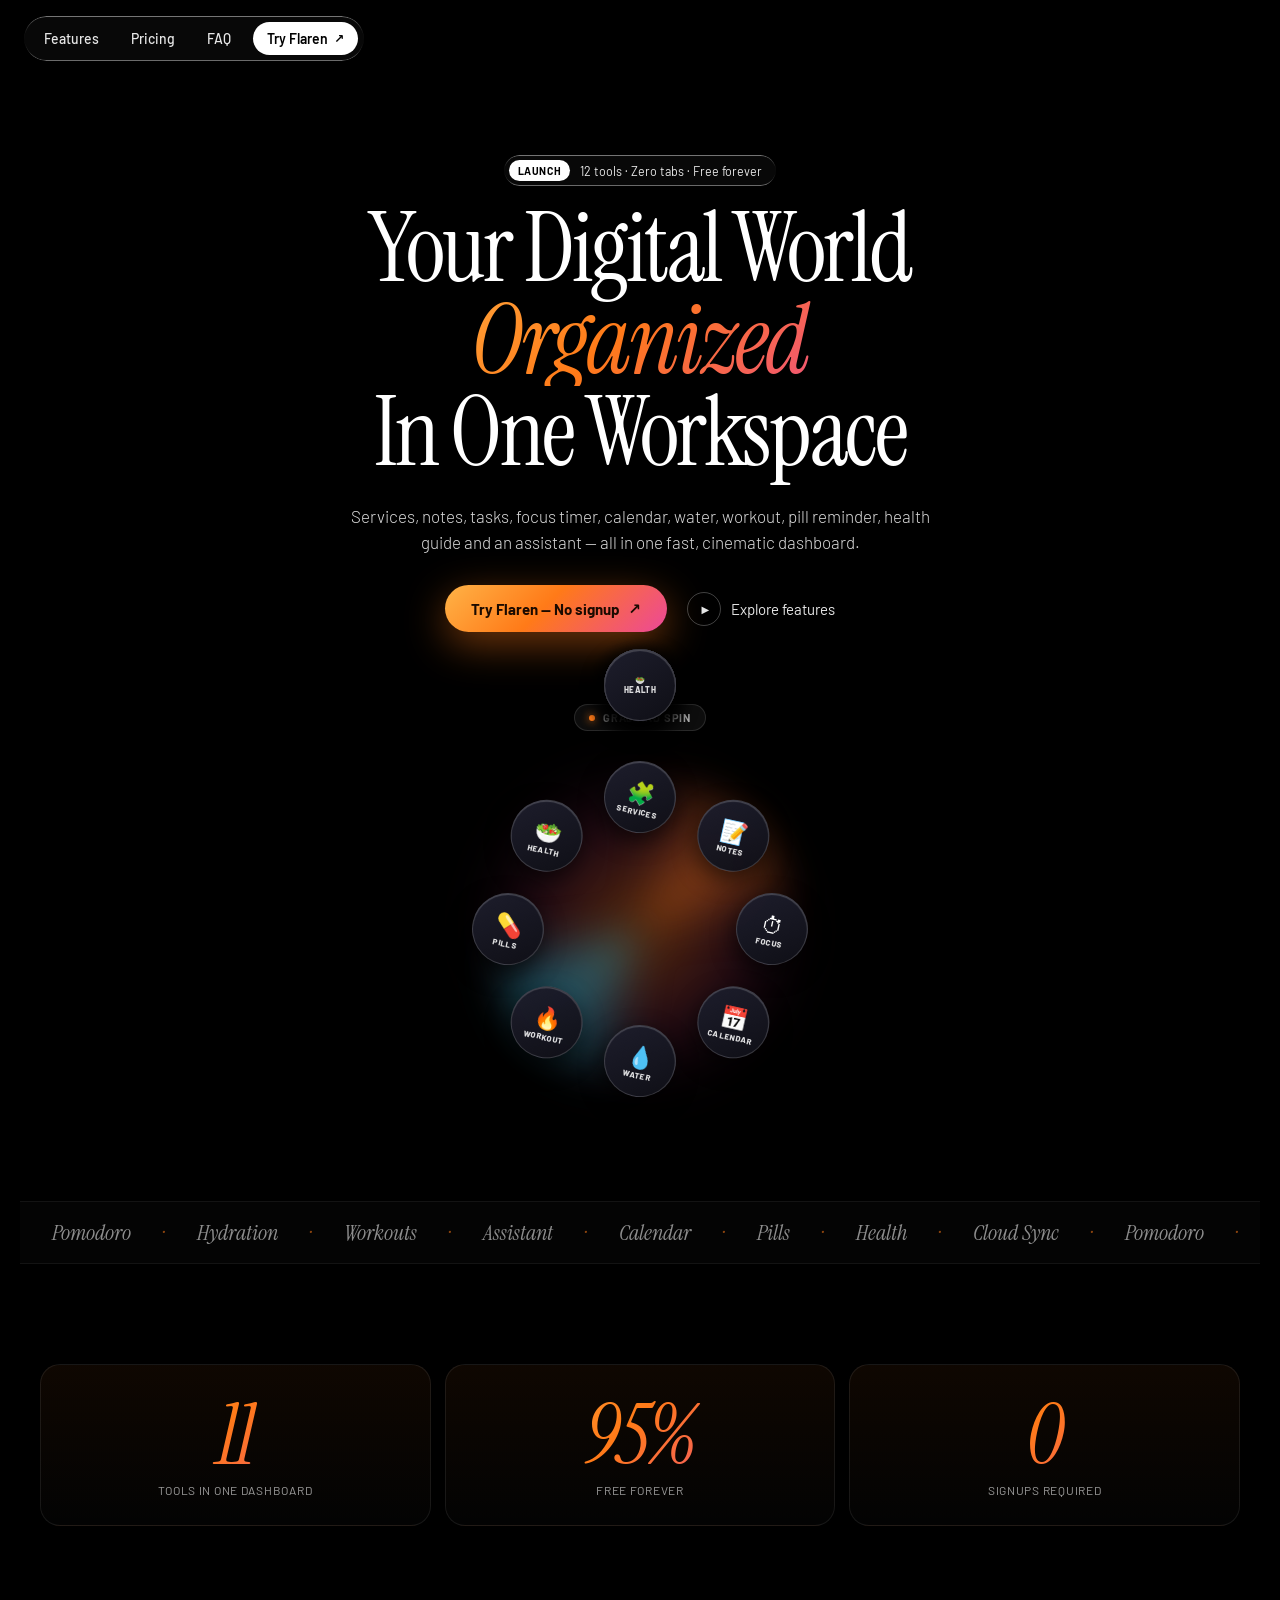
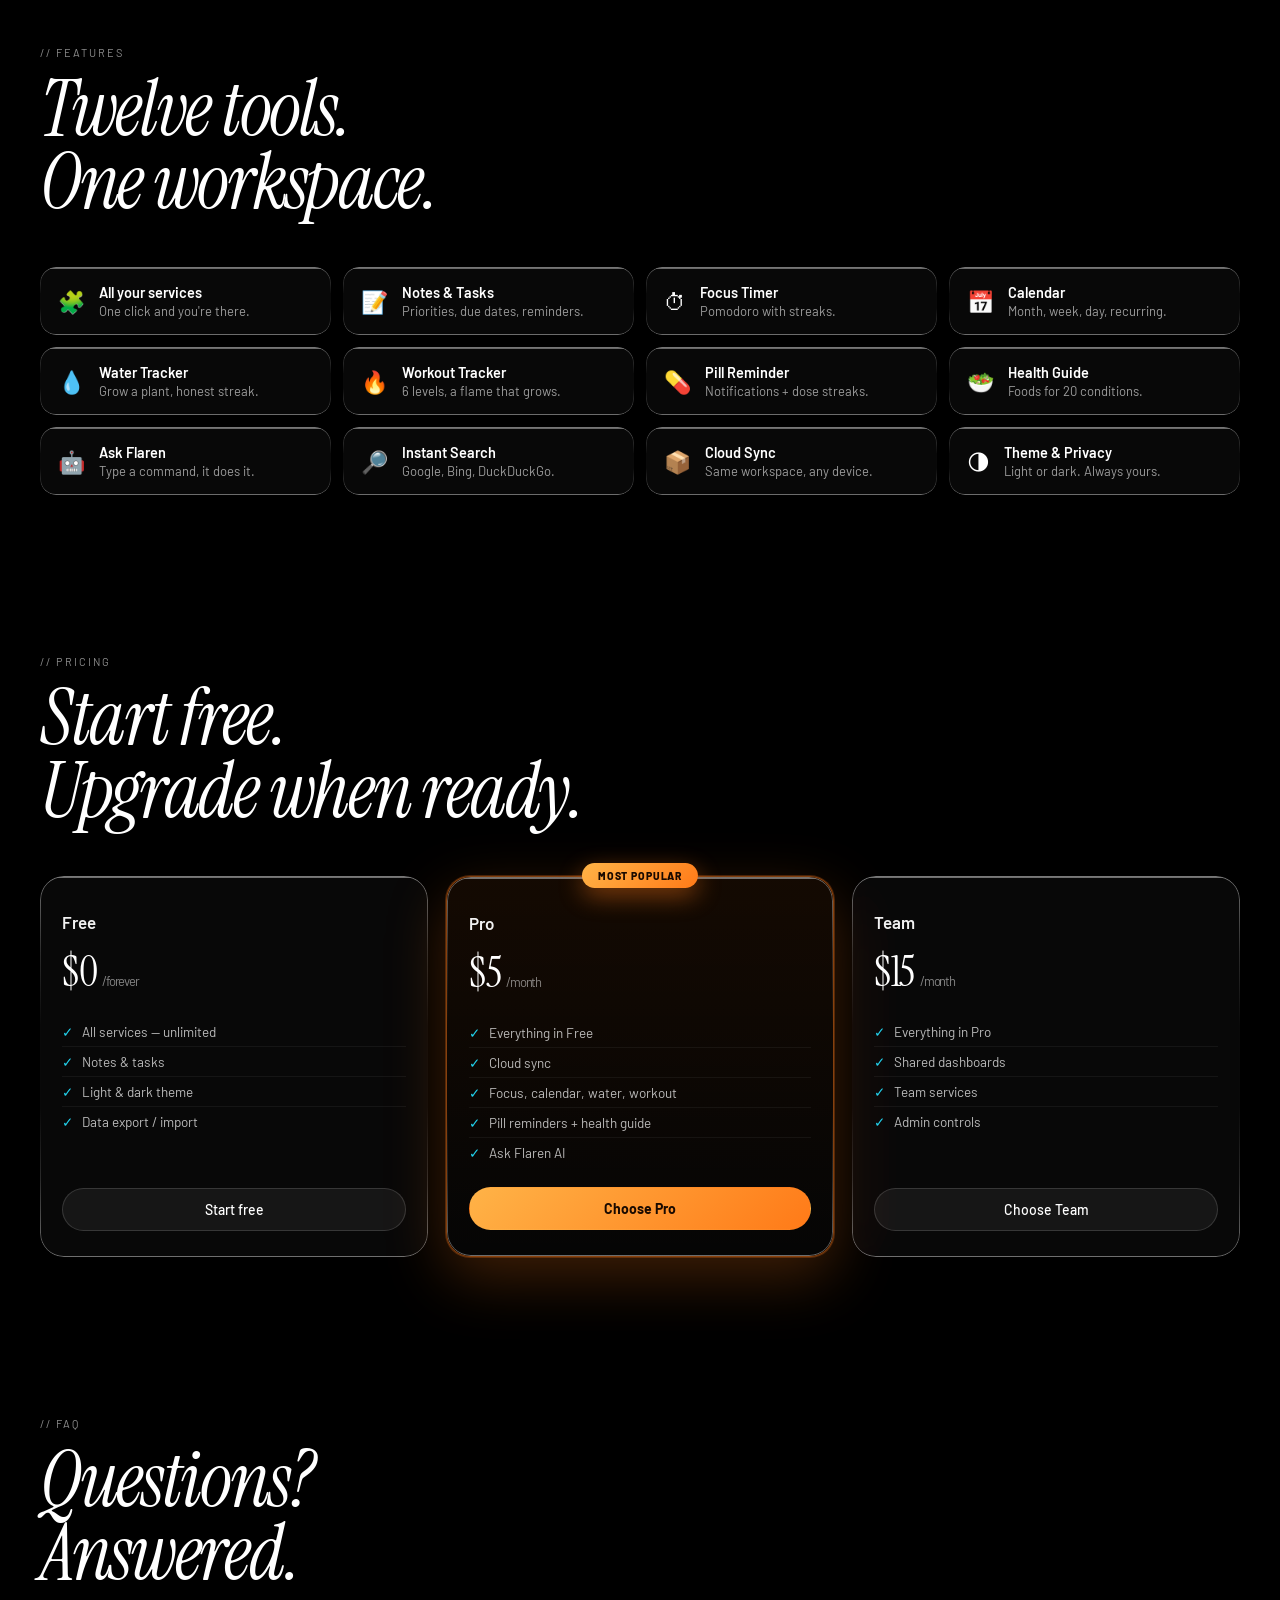
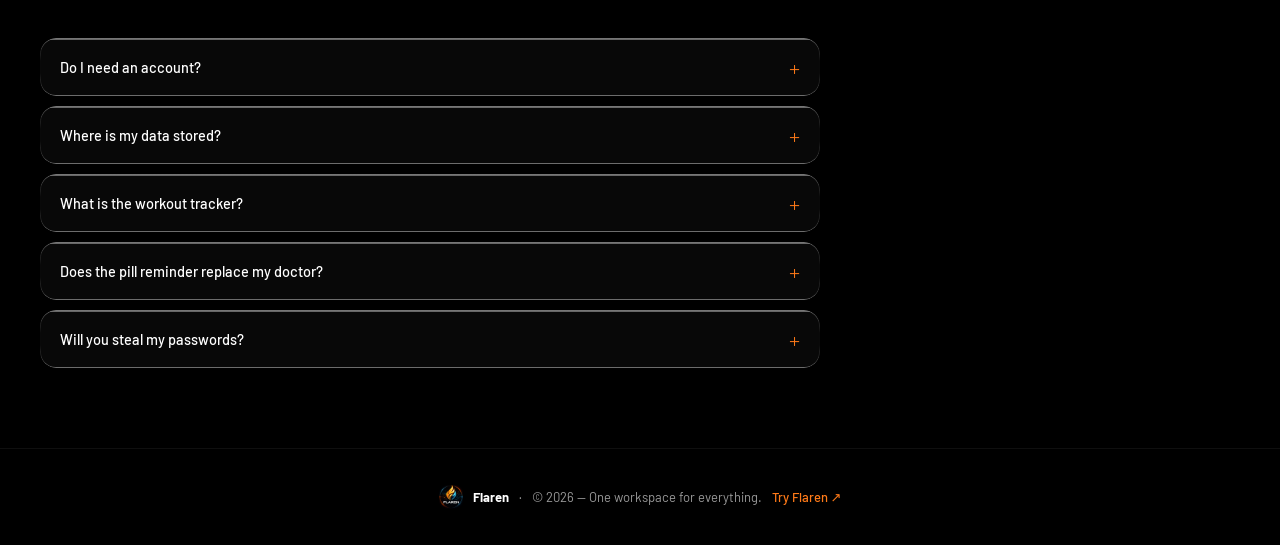
==== index.html @ e195cd2b "Update index.html" ====
<!DOCTYPE html>
<html lang="en">
<head>
  <meta charset="UTF-8" />
  <meta name="viewport" content="width=device-width, initial-scale=1.0, viewport-fit=cover" />
  <title>Flaren — Your digital world, one workspace</title>
  <link rel="icon" type="image/png" href="images/logo.png" />
  <meta name="description" content="Flaren is a fast, cinematic workspace with services, notes, tasks, focus timer, calendar, water tracker, workout tracker, pill reminder, health guide and a built-in assistant." />
  <meta name="theme-color" content="#000000" />
  <meta name="apple-mobile-web-app-capable" content="yes" />
  <meta name="apple-mobile-web-app-status-bar-style" content="black-translucent" />
  <link rel="manifest" href="manifest.json" />
  <link rel="apple-touch-icon" href="images/logo.png" />

  <link rel="preconnect" href="https://fonts.googleapis.com" />
  <link rel="preconnect" href="https://fonts.gstatic.com" crossorigin />
  <link href="https://fonts.googleapis.com/css2?family=Barlow:ital,wght@0,300;0,400;0,500;0,600;1,300;1,400&family=Instrument+Serif:ital@0;1&display=swap" rel="stylesheet" />

  <link rel="stylesheet" href="style.css" />
  <script defer src="https://cloud.umami.is/script.js" data-website-id="323ddd38-4d0a-4665-8b9a-eb2e2bde48c3"></script>
</head>
<body class="landing-body glass-landing">

  <div class="cine-bg" aria-hidden="true">
    <span class="cine-orb o1"></span>
    <span class="cine-orb o2"></span>
    <span class="cine-orb o3"></span>
    <span class="cine-orb o4"></span>
    <div class="cine-grid"></div>
    <div class="cine-noise"></div>
  </div>

  <header class="cine-nav">
    <nav class="cine-nav-pill">
      <a href="#features">Features</a>
      <a href="#pricing">Pricing</a>
      <a href="#faq">FAQ</a>
      <a class="cine-nav-cta" href="app.html?try=1">Try Flaren <span class="arrow">↗</span></a>
    </nav>
    <a class="cine-nav-mobile-cta" href="app.html?try=1">Try ↗</a>
  </header>

  <!-- ===== HERO ===== -->
  <section class="cine-hero">

    <!-- TOP: Copy -->
    <div class="cine-hero-content">
      <div class="cine-badge reveal-blur" data-delay="0.15">
        <span class="cine-badge-tag">Launch</span>
        <span class="cine-badge-text">12 tools · Zero tabs · Free forever</span>
      </div>

      <h1 class="cine-headline">
        <span class="reveal-blur" data-delay="0.3">Your Digital World</span>
        <em class="reveal-blur" data-delay="0.45">Organized</em>
        <span class="reveal-blur" data-delay="0.6">In One Workspace</span>
      </h1>

      <p class="cine-sub reveal-blur" data-delay="0.75">
        Services, notes, tasks, focus timer, calendar, water, workout, pill reminder, health guide and an assistant — all in one fast, cinematic dashboard.
      </p>

      <div class="cine-ctas reveal-blur" data-delay="0.9">
        <a class="cine-btn-primary" href="app.html?try=1">Try Flaren — No signup <span class="arrow">↗</span></a>
        <a class="cine-btn-ghost" href="#features"><span class="play-circle">▶</span> Explore features</a>
      </div>
    </div>

    <!-- MIDDLE: The spin wheel -->
 <div class="wheel-wrap">
  <div class="wheel-hint">
    <span class="wheel-hint-dot"></span> Grab and spin
  </div>

  <div class="wheel-scene" id="wheelScene">
    <div class="wheel-halo"></div>
    <div class="wheel-glow"></div>

    <div class="wheel-ring" id="wheelRing">
      <button class="wheel-chip" data-label="Services">🧩<span>Services</span></button>
      <button class="wheel-chip" data-label="Notes">📝<span>Notes</span></button>
      <button class="wheel-chip" data-label="Focus">⏱<span>Focus</span></button>
      <button class="wheel-chip" data-label="Calendar">📅<span>Calendar</span></button>
      <button class="wheel-chip" data-label="Water">💧<span>Water</span></button>
      <button class="wheel-chip" data-label="Workout">🔥<span>Workout</span></button>
      <button class="wheel-chip" data-label="Pills">💊<span>Pills</span></button>
      <button class="wheel-chip" data-label="Health">🥗<span>Health</span></button>
    </div>
  </div>
</div>

       <!-- The rotating ring of chips -->
<div class="wheel-ring" id="wheelRing">
  <button class="wheel-chip" data-label="Services" data-index="0">
    <span class="chip-emoji">🧩</span>
    <span class="chip-label">Services</span>
  </button>
  <button class="wheel-chip" data-label="Notes" data-index="1">
    <span class="chip-emoji">📝</span>
    <span class="chip-label">Notes</span>
  </button>
  <button class="wheel-chip" data-label="Focus" data-index="2">
    <span class="chip-emoji">⏱</span>
    <span class="chip-label">Focus</span>
  </button>
  <button class="wheel-chip" data-label="Calendar" data-index="3">
    <span class="chip-emoji">📅</span>
    <span class="chip-label">Calendar</span>
  </button>
  <button class="wheel-chip" data-label="Water" data-index="4">
    <span class="chip-emoji">💧</span>
    <span class="chip-label">Water</span>
  </button>
  <button class="wheel-chip" data-label="Workout" data-index="5">
    <span class="chip-emoji">🔥</span>
    <span class="chip-label">Workout</span>
  </button>
  <button class="wheel-chip" data-label="Pills" data-index="6">
    <span class="chip-emoji">💊</span>
    <span class="chip-label">Pills</span>
  </button>
  <button class="wheel-chip" data-label="Health" data-index="7">
    <span class="chip-emoji">🥗</span>
    <span class="chip-label">Health</span>
  </button>
</div>

      
      </div>
    </div>

    <!-- BOTTOM: Marquee -->
    <div class="cine-marquee reveal-blur" data-delay="1.2">
      <div class="cine-marquee-track">
        <span>Pomodoro</span><span>·</span>
        <span>Hydration</span><span>·</span>
        <span>Workouts</span><span>·</span>
        <span>Assistant</span><span>·</span>
        <span>Calendar</span><span>·</span>
        <span>Pills</span><span>·</span>
        <span>Health</span><span>·</span>
        <span>Cloud Sync</span><span>·</span>
        <span>Pomodoro</span><span>·</span>
        <span>Hydration</span><span>·</span>
        <span>Workouts</span><span>·</span>
        <span>Assistant</span><span>·</span>
        <span>Calendar</span><span>·</span>
        <span>Pills</span><span>·</span>
        <span>Health</span><span>·</span>
        <span>Cloud Sync</span><span>·</span>
      </div>
    </div>
  </section>

  <!-- Counter -->
  <section class="cine-section cine-counter-section">
    <div class="cine-section-inner">
      <div class="cine-counters">
        <div class="cine-counter reveal-blur">
          <div class="cine-counter-num" data-count="12">0</div>
          <div class="cine-counter-label">Tools in one dashboard</div>
        </div>
        <div class="cine-counter reveal-blur" data-delay="0.1">
          <div class="cine-counter-num" data-count="100" data-suffix="%">0</div>
          <div class="cine-counter-label">Free forever</div>
        </div>
        <div class="cine-counter reveal-blur" data-delay="0.2">
          <div class="cine-counter-num" data-count="0">0</div>
          <div class="cine-counter-label">Signups required</div>
        </div>
      </div>
    </div>
  </section>

  <!-- Features -->
  <section class="cine-section" id="features">
    <div class="cine-section-inner">
      <div class="cine-section-head reveal-blur">
        <div class="cine-eyebrow">// Features</div>
        <h2 class="cine-h2">Twelve tools.<br/>One workspace.</h2>
      </div>
      <div class="cine-features">
        <div class="cine-feature reveal-blur" data-delay="0.02"><span class="fi">🧩</span><div><strong>All your services</strong><p>One click and you're there.</p></div></div>
        <div class="cine-feature reveal-blur" data-delay="0.06"><span class="fi">📝</span><div><strong>Notes &amp; Tasks</strong><p>Priorities, due dates, reminders.</p></div></div>
        <div class="cine-feature reveal-blur" data-delay="0.1"><span class="fi">⏱</span><div><strong>Focus Timer</strong><p>Pomodoro with streaks.</p></div></div>
        <div class="cine-feature reveal-blur" data-delay="0.14"><span class="fi">📅</span><div><strong>Calendar</strong><p>Month, week, day, recurring.</p></div></div>
        <div class="cine-feature reveal-blur" data-delay="0.18"><span class="fi">💧</span><div><strong>Water Tracker</strong><p>Grow a plant, honest streak.</p></div></div>
        <div class="cine-feature reveal-blur" data-delay="0.22"><span class="fi">🔥</span><div><strong>Workout Tracker</strong><p>6 levels, a flame that grows.</p></div></div>
        <div class="cine-feature reveal-blur" data-delay="0.26"><span class="fi">💊</span><div><strong>Pill Reminder</strong><p>Notifications + dose streaks.</p></div></div>
        <div class="cine-feature reveal-blur" data-delay="0.3"><span class="fi">🥗</span><div><strong>Health Guide</strong><p>Foods for 20 conditions.</p></div></div>
        <div class="cine-feature reveal-blur" data-delay="0.34"><span class="fi">🤖</span><div><strong>Ask Flaren</strong><p>Type a command, it does it.</p></div></div>
        <div class="cine-feature reveal-blur" data-delay="0.38"><span class="fi">🔎</span><div><strong>Instant Search</strong><p>Google, Bing, DuckDuckGo.</p></div></div>
        <div class="cine-feature reveal-blur" data-delay="0.42"><span class="fi">📦</span><div><strong>Cloud Sync</strong><p>Same workspace, any device.</p></div></div>
        <div class="cine-feature reveal-blur" data-delay="0.46"><span class="fi">🌗</span><div><strong>Theme &amp; Privacy</strong><p>Light or dark. Always yours.</p></div></div>
      </div>
    </div>
  </section>

  <!-- Pricing -->
  <section class="cine-section" id="pricing">
    <div class="cine-section-inner">
      <div class="cine-section-head reveal-blur">
        <div class="cine-eyebrow">// Pricing</div>
        <h2 class="cine-h2">Start free.<br/>Upgrade when ready.</h2>
      </div>
      <div class="cine-pricing">
        <div class="cine-price-card reveal-blur" data-delay="0.05">
          <h3>Free</h3>
          <div class="cine-price">$0<span>/forever</span></div>
          <ul>
            <li>All services — unlimited</li>
            <li>Notes &amp; tasks</li>
            <li>Light &amp; dark theme</li>
            <li>Data export / import</li>
          </ul>
          <a href="app.html?try=1">Start free</a>
        </div>

        <div class="cine-price-card cine-price-highlight reveal-blur" data-delay="0.15">
          <span class="cine-ribbon">Most popular</span>
          <h3>Pro</h3>
          <div class="cine-price">$5<span>/month</span></div>
          <ul>
            <li>Everything in Free</li>
            <li>Cloud sync</li>
            <li>Focus, calendar, water, workout</li>
            <li>Pill reminders + health guide</li>
            <li>Ask Flaren AI</li>
          </ul>
          <a href="app.html?try=1">Choose Pro</a>
        </div>

        <div class="cine-price-card reveal-blur" data-delay="0.25">
          <h3>Team</h3>
          <div class="cine-price">$15<span>/month</span></div>
          <ul>
            <li>Everything in Pro</li>
            <li>Shared dashboards</li>
            <li>Team services</li>
            <li>Admin controls</li>
          </ul>
          <a href="app.html?try=1">Choose Team</a>
        </div>
      </div>
    </div>
  </section>

  <!-- FAQ -->
  <section class="cine-section" id="faq">
    <div class="cine-section-inner">
      <div class="cine-section-head reveal-blur">
        <div class="cine-eyebrow">// FAQ</div>
        <h2 class="cine-h2">Questions?<br/>Answered.</h2>
      </div>
      <div class="cine-faq">
        <details class="reveal-blur"><summary>Do I need an account?</summary><p>No. The free version works entirely in your browser. Your data stays on your device.</p></details>
        <details class="reveal-blur" data-delay="0.05"><summary>Where is my data stored?</summary><p>In your browser's local storage. If you sign in, it's also backed up on our server.</p></details>
        <details class="reveal-blur" data-delay="0.1"><summary>What is the workout tracker?</summary><p>Six levels from Beginner to Elite. Log what you did, grow a flame. Miss a day and it resets — honest streaks.</p></details>
        <details class="reveal-blur" data-delay="0.15"><summary>Does the pill reminder replace my doctor?</summary><p>No. It is a reminder tool, not medical advice. Always follow your doctor's instructions and never stop or change medication without consulting a physician.</p></details>
        <details class="reveal-blur" data-delay="0.2"><summary>Will you steal my passwords?</summary><p>Never. Flaren only stores links. It never asks for passwords. It only opens the official service in a new tab.</p></details>
      </div>
    </div>
  </section>

  <footer class="cine-footer">
    <img src="images/logo.png" alt="Flaren" />
    <strong>Flaren</strong>
    <span>·</span>
    <span>© <span id="year"></span> — One workspace for everything.</span>
    <a href="app.html?try=1">Try Flaren ↗</a>
  </footer>

  <script>
    document.getElementById("year").textContent = new Date().getFullYear();

    /* ============ SCROLL REVEAL ============ */
    const io = new IntersectionObserver((entries) => {
      entries.forEach(e => {
        if (e.isIntersecting) {
          const d = e.target.dataset.delay ? parseFloat(e.target.dataset.delay) : 0;
          e.target.style.animationDelay = d + "s";
          e.target.classList.add("in-view");
          io.unobserve(e.target);
        }
      });
    }, { threshold: 0.1 });
    document.querySelectorAll(".reveal-blur").forEach(el => io.observe(el));

    /* ============ COUNTERS ============ */
    const counterIO = new IntersectionObserver((entries) => {
      entries.forEach(e => {
        if (!e.isIntersecting) return;
        const el = e.target;
        const target = parseInt(el.dataset.count || "0", 10);
        const suffix = el.dataset.suffix || "";
        const start = performance.now();
        const dur = 1400;
        const tick = (now) => {
          const p = Math.min((now - start) / dur, 1);
          const eased = 1 - Math.pow(1 - p, 3);
          el.textContent = Math.round(target * eased) + suffix;
          if (p < 1) requestAnimationFrame(tick);
        };
        requestAnimationFrame(tick);
        counterIO.unobserve(el);
      });
    }, { threshold: 0.4 });
    document.querySelectorAll(".cine-counter-num").forEach(el => counterIO.observe(el));

   /* ============ GRAB-TO-SPIN WHEEL (with physics) ============ */
/* ============ WHEEL — simple JS placement ============ */
(function () {
  const scene = document.getElementById("wheelScene");
  const ring  = document.getElementById("wheelRing");
  if (!scene || !ring) return;

  const chips = Array.from(ring.querySelectorAll(".wheel-chip"));
  const N = chips.length;
  let rotation = 0;
  let velocity = 0.3;
  const AUTO = 0.3;
  let dragging = false;
  let startAngle = 0;
  let startRotation = 0;

  function radius() { return window.innerWidth <= 720 ? 108 : 132; }

  function center() {
    const r = scene.getBoundingClientRect();
    return { x: r.left + r.width / 2, y: r.top + r.height / 2 };
  }
  function angleAt(x, y) {
    const c = center();
    return Math.atan2(y - c.y, x - c.x) * 180 / Math.PI;
  }

  function draw() {
    ring.style.transform = `rotate(${rotation}deg)`;
    const R = radius();
    for (let i = 0; i < N; i++) {
      const a = (i / N) * 360 - rotation;
      chips[i].style.transform =
        `rotate(${a}deg) translateY(-${R}px) rotate(${-a}deg)`;
    }
  }

  function frame() {
    if (!dragging) {
      velocity *= 0.995;
      velocity += (AUTO - velocity) * 0.01;
      rotation += velocity;
    }
    draw();
    requestAnimationFrame(frame);
  }

  function down(x, y) {
    dragging = true;
    scene.classList.add("grabbing");
    startAngle = angleAt(x, y);
    startRotation = rotation;
  }
  function move(x, y) {
    if (!dragging) return;
    let d = angleAt(x, y) - startAngle;
    if (d > 180) d -= 360;
    if (d < -180) d += 360;
    rotation = startRotation + d;
    draw();
  }
  function up() {
    dragging = false;
    scene.classList.remove("grabbing");
  }

  scene.addEventListener("mousedown", e => { e.preventDefault(); down(e.clientX, e.clientY); });
  window.addEventListener("mousemove", e => move(e.clientX, e.clientY));
  window.addEventListener("mouseup", up);

  scene.addEventListener("touchstart", e => {
    if (e.touches.length !== 1) return;
    down(e.touches[0].clientX, e.touches[0].clientY);
  }, { passive: true });
  scene.addEventListener("touchmove", e => {
    if (e.touches.length !== 1) return;
    move(e.touches[0].clientX, e.touches[0].clientY);
  }, { passive: true });
  scene.addEventListener("touchend", up);

  frame();
})();
    /* ============ PWA ============ */
    if ("serviceWorker" in navigator) {
      window.addEventListener("load", () => navigator.serviceWorker.register("sw.js").catch(()=>{}));
    }
  </script>
</body>
</html>
---- style.css ----
/* =========================================================
   FLAREN — Flame brand design system
   ========================================================= */

:root {
  --bg:        #070A14;
  --surface:   #0F1524;
  --elevated:  #161E33;
  --border:    rgba(255,255,255,0.08);
  --border-hi: rgba(255,255,255,0.16);

  --text:      #F5F7FB;
  --muted:     #8A94AD;
  --muted-2:   #5B6480;

  --flame-1:   #FF7A18;
  --flame-2:   #FFB347;
  --cyan-1:    #22D3EE;
  --cyan-2:    #0EA5E9;

  --danger:    #F43F5E;
  --success:   #22C55E;
  --warning:   #F59E0B;

  --grad-flame: linear-gradient(135deg, #FF7A18, #FFB347);
  --grad-cyan:  linear-gradient(135deg, #22D3EE, #0EA5E9);
  --grad-hero:  linear-gradient(135deg, #FF7A18, #FF5C8A 40%, #22D3EE);

  --radius-sm: 10px;
  --radius:    16px;
  --radius-lg: 22px;

  --ease: cubic-bezier(.16,1,.3,1);
}

/* Light mode (dashboard setting) */
body.light-mode {
  --bg:        #F7F8FC;
  --surface:   #FFFFFF;
  --elevated:  #FFFFFF;
  --border:    rgba(10,20,50,0.08);
  --border-hi: rgba(10,20,50,0.16);
  --text:      #0B1220;
  --muted:     #5B6480;
  --muted-2:   #8A94AD;
}

* { box-sizing: border-box; margin: 0; padding: 0; }

html, body { height: 100%; }

body {
  font-family: 'Inter', system-ui, -apple-system, "Segoe UI", Arial, sans-serif;
  background: var(--bg);
  color: var(--text);
  -webkit-font-smoothing: antialiased;
  -moz-osx-font-smoothing: grayscale;
  overflow-x: hidden;
  min-height: 100vh;
  position: relative;
}

/* ---------- Ambient orbs ---------- */
.bg-orbs {
  position: fixed;
  inset: 0;
  z-index: 0;
  pointer-events: none;
  overflow: hidden;
}
.orb {
  position: absolute;
  border-radius: 50%;
  filter: blur(120px);
  opacity: .55;
  will-change: transform;
}
.orb-flame {
  width: 520px; height: 520px;
  background: radial-gradient(circle, #FF7A18, transparent 70%);
  top: -180px; left: -120px;
  animation: float1 16s ease-in-out infinite alternate;
}
.orb-cyan {
  width: 480px; height: 480px;
  background: radial-gradient(circle, #22D3EE, transparent 70%);
  bottom: -160px; right: -120px;
  animation: float2 18s ease-in-out infinite alternate;
}
.orb-deep {
  width: 600px; height: 600px;
  background: radial-gradient(circle, #7C3AED, transparent 70%);
  top: 40%; left: 50%;
  transform: translate(-50%,-50%);
  animation: float3 22s ease-in-out infinite alternate;
  opacity: .25;
}
@keyframes float1 { to { transform: translate(80px, 60px) scale(1.15); } }
@keyframes float2 { to { transform: translate(-60px, -80px) scale(1.1); } }
@keyframes float3 { to { transform: translate(-50%,-50%) scale(1.3) rotate(40deg); } }

/* Everything sits above the orbs */
body > *:not(.bg-orbs) { position: relative; z-index: 1; }

/* ---------- Common ---------- */
.glass {
  background: rgba(15,21,36,0.55);
  backdrop-filter: blur(24px) saturate(140%);
  -webkit-backdrop-filter: blur(24px) saturate(140%);
  border: 1px solid var(--border);
}
body.light-mode .glass {
  background: rgba(255,255,255,0.75);
}

.grad {
  background: var(--grad-hero);
  -webkit-background-clip: text;
  background-clip: text;
  color: transparent;
}

/* ---------- Buttons ---------- */
.btn {
  display: inline-flex;
  align-items: center;
  justify-content: center;
  gap: 8px;
  padding: 12px 20px;
  border-radius: 999px;
  font-weight: 600;
  font-size: 14px;
  border: 1px solid transparent;
  cursor: pointer;
  text-decoration: none;
  transition: transform .25s var(--ease), box-shadow .25s var(--ease), background .25s var(--ease), border-color .25s var(--ease);
  white-space: nowrap;
  font-family: inherit;
  color: inherit;
  background: transparent;
}
.btn-sm { padding: 8px 14px; font-size: 13px; }
.btn-lg { padding: 14px 24px; font-size: 15px; }

.btn-primary {
  background: var(--grad-flame);
  color: #1A0A00;
  box-shadow: 0 10px 30px rgba(255,122,24,.35), 0 0 0 1px rgba(255,179,71,.2) inset;
}
.btn-primary:hover {
  transform: translateY(-2px);
  box-shadow: 0 16px 40px rgba(255,122,24,.5);
}
.btn-primary .btn-arrow {
  display: inline-block;
  transition: transform .25s var(--ease);
}
.btn-primary:hover .btn-arrow { transform: translateX(4px); }

.btn-ghost {
  background: rgba(255,255,255,0.04);
  border: 1px solid var(--border-hi);
  color: var(--text);
}
.btn-ghost:hover {
  background: rgba(255,255,255,0.08);
  transform: translateY(-2px);
  border-color: rgba(34,211,238,.5);
}

.btn-secondary {
  background: rgba(255,255,255,0.06);
  border: 1px solid var(--border-hi);
  color: var(--text);
}
.btn-secondary:hover { background: rgba(255,255,255,0.1); }

.btn-danger {
  background: rgba(244,63,94,0.15);
  border: 1px solid rgba(244,63,94,0.4);
  color: #FCA5B5;
}
.btn-danger:hover { background: rgba(244,63,94,0.25); }

.btn-small { padding: 6px 12px; font-size: 12px; }

.btn:focus-visible,
a:focus-visible,
input:focus-visible,
select:focus-visible,
textarea:focus-visible,
.hamburger:focus-visible {
  outline: 2px solid var(--cyan-1);
  outline-offset: 2px;
}

/* ---------- Chip ---------- */
.chip {
  display: inline-block;
  padding: 6px 14px;
  border-radius: 999px;
  font-size: 12px;
  font-weight: 600;
  letter-spacing: .02em;
  text-transform: uppercase;
  background: rgba(255,122,24,.1);
  border: 1px solid rgba(255,122,24,.3);
  color: #FFB347;
}

/* =========================================================
   LANDING PAGE
   ========================================================= */

/* NAV */
.nav {
  position: fixed;
  top: 16px;
  left: 50%;
  transform: translateX(-50%);
  width: min(1180px, calc(100% - 32px));
  display: flex;
  align-items: center;
  justify-content: space-between;
  padding: 12px 14px 12px 18px;
  border-radius: 999px;
  z-index: 50;
  transition: box-shadow .3s var(--ease), background .3s var(--ease);
}
.nav.scrolled { box-shadow: 0 20px 60px rgba(0,0,0,.5); }

.brand {
  display: flex;
  align-items: center;
  gap: 10px;
  text-decoration: none;
  color: var(--text);
  font-weight: 700;
  letter-spacing: -0.02em;
}
.brand-logo-img {
  width: 34px;
  height: 34px;
  border-radius: 10px;
  object-fit: cover;
  background: #000;
}
.brand-text { font-size: 17px; }

.nav-links {
  display: flex;
  align-items: center;
  gap: 26px;
}
.nav-links a {
  color: var(--muted);
  text-decoration: none;
  font-size: 14px;
  font-weight: 500;
  transition: color .2s;
  position: relative;
}
.nav-links a:not(.btn)::after {
  content: "";
  position: absolute;
  left: 0; right: 100%;
  bottom: -6px;
  height: 2px;
  background: var(--grad-flame);
  transition: right .3s var(--ease);
}
.nav-links a:not(.btn):hover { color: var(--text); }
.nav-links a:not(.btn):hover::after { right: 0; }

/* HAMBURGER */
.hamburger {
  display: none;
  width: 44px;
  height: 44px;
  border-radius: 12px;
  background: rgba(255,255,255,0.05);
  border: 1px solid var(--border-hi);
  cursor: pointer;
  flex-direction: column;
  align-items: center;
  justify-content: center;
  gap: 5px;
  padding: 0;
}
.hamburger span {
  display: block;
  width: 20px;
  height: 2px;
  border-radius: 999px;
  background: var(--text);
  transition: transform .3s var(--ease), opacity .3s;
}
.hamburger.open span:nth-child(1) { transform: translateY(7px) rotate(45deg); }
.hamburger.open span:nth-child(2) { opacity: 0; }
.hamburger.open span:nth-child(3) { transform: translateY(-7px) rotate(-45deg); }

/* MOBILE MENU */
.mobile-menu {
  display: none;
  position: fixed;
  top: 84px;
  left: 16px;
  right: 16px;
  padding: 20px;
  border-radius: 20px;
  flex-direction: column;
  gap: 14px;
  z-index: 49;
  opacity: 0;
  transform: translateY(-12px);
  pointer-events: none;
  transition: opacity .3s var(--ease), transform .3s var(--ease);
}
.mobile-menu.open {
  opacity: 1;
  transform: translateY(0);
  pointer-events: auto;
}
.mobile-menu a {
  color: var(--text);
  text-decoration: none;
  padding: 12px 6px;
  font-weight: 500;
  border-bottom: 1px solid var(--border);
}
.mobile-menu a:last-child { border-bottom: 0; }

/* HERO */
.hero {
  max-width: 1180px;
  margin: 0 auto;
  padding: 160px 24px 100px;
  display: grid;
  grid-template-columns: 1.1fr 1fr;
  gap: 60px;
  align-items: center;
}
.hero-content { max-width: 620px; }

.hero-title {
  font-size: 62px;
  font-weight: 600;
  line-height: 1.05;
  letter-spacing: -0.035em;
  margin: 20px 0 22px;
}
.hero-title .line {
  display: block;
  opacity: 0;
  transform: translateY(28px);
  animation: fadeUp .9s var(--ease) forwards;
}
.hero-title .line:nth-child(1) { animation-delay: .05s; }
.hero-title .line:nth-child(2) { animation-delay: .15s; }
.hero-title .line:nth-child(3) { animation-delay: .25s; }

@keyframes fadeUp {
  to { opacity: 1; transform: translateY(0); }
}

.chip {
  opacity: 0;
  transform: translateY(20px);
  animation: fadeUp .8s var(--ease) .0s forwards;
}

.hero-sub {
  font-size: 17px;
  line-height: 1.6;
  color: var(--muted);
  max-width: 540px;
  margin-bottom: 32px;
  opacity: 0;
  transform: translateY(20px);
  animation: fadeUp .8s var(--ease) .35s forwards;
}

.hero-actions {
  display: flex;
  gap: 12px;
  flex-wrap: wrap;
  margin-bottom: 22px;
  opacity: 0;
  transform: translateY(20px);
  animation: fadeUp .8s var(--ease) .5s forwards;
}

.hero-hint {
  color: var(--muted-2);
  font-size: 13px;
  display: flex;
  align-items: center;
  gap: 8px;
  opacity: 0;
  transform: translateY(20px);
  animation: fadeUp .8s var(--ease) .65s forwards;
}
.dot-live {
  width: 8px; height: 8px;
  border-radius: 50%;
  background: var(--success);
  box-shadow: 0 0 0 0 rgba(34,197,94,.6);
  animation: pulseDot 2s ease-out infinite;
}
@keyframes pulseDot {
  0% { box-shadow: 0 0 0 0 rgba(34,197,94,.6); }
  100% { box-shadow: 0 0 0 12px rgba(34,197,94,0); }
}

/* HERO PREVIEW (fake app) */
.hero-preview {
  border-radius: 22px;
  padding: 14px;
  box-shadow: 0 40px 80px rgba(0,0,0,.5), 0 0 0 1px rgba(255,255,255,.06);
  opacity: 0;
  transform: translateY(40px) scale(.96);
  animation: fadeUp 1s var(--ease) .4s forwards;
}
.preview-topbar {
  display: flex;
  align-items: center;
  gap: 6px;
  padding: 4px 4px 12px;
}
.preview-topbar .dot { width: 10px; height: 10px; border-radius: 50%; }
.dot.red { background: #FF5F56; }
.dot.amber { background: #FFBD2E; }
.dot.green { background: #27C93F; }
.preview-url {
  margin-left: 12px;
  font-size: 11px;
  color: var(--muted-2);
  background: rgba(255,255,255,.04);
  padding: 4px 10px;
  border-radius: 6px;
}
.preview-body {
  display: grid;
  grid-template-columns: 60px 1fr;
  gap: 10px;
  border-radius: 14px;
  overflow: hidden;
  background: rgba(0,0,0,0.3);
  padding: 12px;
  min-height: 300px;
}
.preview-side {
  border-radius: 10px;
  background: linear-gradient(180deg, rgba(255,122,24,.15), rgba(34,211,238,.1));
}
.preview-main { display: flex; flex-direction: column; gap: 10px; }
.preview-search {
  height: 36px;
  border-radius: 10px;
  background: linear-gradient(90deg, rgba(255,122,24,.35), rgba(34,211,238,.35));
  animation: shimmer 3s linear infinite;
  background-size: 200% 100%;
}
@keyframes shimmer {
  0% { background-position: 0% 0; }
  100% { background-position: 200% 0; }
}
.preview-grid {
  display: grid;
  grid-template-columns: repeat(3, 1fr);
  gap: 8px;
  flex: 1;
}
.preview-card {
  border-radius: 10px;
  background: rgba(255,255,255,0.05);
  border: 1px solid var(--border);
  animation: pulseCard 3s ease-in-out infinite;
}
.preview-card:nth-child(2) { animation-delay: .2s; }
.preview-card:nth-child(3) { animation-delay: .4s; }
.preview-card:nth-child(5) { animation-delay: .6s; }
@keyframes pulseCard {
  0%, 100% { opacity: .7; }
  50% { opacity: 1; }
}

/* SECTIONS */
.section {
  max-width: 1180px;
  margin: 0 auto;
  padding: 100px 24px;
}
.section-head {
  text-align: center;
  margin-bottom: 60px;
}
.section-head h2 {
  font-size: 44px;
  font-weight: 600;
  letter-spacing: -0.035em;
  line-height: 1.1;
  margin: 14px 0 12px;
}
.section-head p {
  color: var(--muted);
  font-size: 17px;
}

/* FEATURES */
.features-grid {
  display: grid;
  grid-template-columns: repeat(auto-fit, minmax(280px, 1fr));
  gap: 18px;
}
.feature-card {
  background: var(--surface);
  border: 1px solid var(--border);
  border-radius: var(--radius);
  padding: 26px;
  transition: transform .35s var(--ease), border-color .35s, box-shadow .35s;
  position: relative;
  overflow: hidden;
}
.feature-card::before {
  content: "";
  position: absolute;
  inset: -1px;
  border-radius: inherit;
  padding: 1px;
  background: var(--grad-flame);
  -webkit-mask: linear-gradient(#000 0 0) content-box, linear-gradient(#000 0 0);
  -webkit-mask-composite: xor;
          mask-composite: exclude;
  opacity: 0;
  transition: opacity .35s;
  pointer-events: none;
}
.feature-card:hover {
  transform: translateY(-6px);
  box-shadow: 0 24px 50px rgba(255,122,24,.15);
}
.feature-card:hover::before { opacity: 1; }

.feature-icon {
  width: 52px;
  height: 52px;
  border-radius: 14px;
  display: grid;
  place-items: center;
  font-size: 24px;
  margin-bottom: 18px;
}
.feature-icon.flame {
  background: rgba(255,122,24,.12);
  border: 1px solid rgba(255,122,24,.3);
  box-shadow: 0 0 30px rgba(255,122,24,.2);
}
.feature-icon.cyan {
  background: rgba(34,211,238,.12);
  border: 1px solid rgba(34,211,238,.3);
  box-shadow: 0 0 30px rgba(34,211,238,.2);
}
.feature-card h3 {
  font-size: 18px;
  font-weight: 600;
  margin-bottom: 8px;
  letter-spacing: -0.02em;
}
.feature-card p {
  color: var(--muted);
  font-size: 14.5px;
  line-height: 1.55;
}

/* PRICING */
.pricing-grid {
  display: grid;
  grid-template-columns: repeat(auto-fit, minmax(260px, 1fr));
  gap: 20px;
  align-items: stretch;
}
.pricing-card {
  background: var(--surface);
  border: 1px solid var(--border);
  border-radius: var(--radius-lg);
  padding: 32px 26px;
  position: relative;
  display: flex;
  flex-direction: column;
  transition: transform .35s var(--ease), border-color .35s, box-shadow .35s;
}
.pricing-card:hover {
  transform: translateY(-6px);
  border-color: var(--border-hi);
  box-shadow: 0 30px 60px rgba(0,0,0,.4);
}
.pricing-card.highlight {
  border: 1px solid rgba(255,122,24,.5);
  box-shadow: 0 0 0 1px rgba(255,122,24,.2), 0 20px 60px rgba(255,122,24,.25);
  background: linear-gradient(180deg, rgba(255,122,24,.06), transparent 40%), var(--surface);
}
.pricing-card.highlight:hover {
  box-shadow: 0 0 0 1px rgba(255,122,24,.4), 0 30px 70px rgba(255,122,24,.4);
}
.ribbon {
  position: absolute;
  top: -12px;
  left: 50%;
  transform: translateX(-50%);
  padding: 5px 14px;
  border-radius: 999px;
  background: var(--grad-flame);
  color: #1A0A00;
  font-size: 11px;
  font-weight: 700;
  letter-spacing: .06em;
  text-transform: uppercase;
  white-space: nowrap;
}
.pricing-card h3 {
  font-size: 18px;
  font-weight: 600;
  margin-bottom: 14px;
  letter-spacing: -0.02em;
}
.price {
  font-size: 44px;
  font-weight: 700;
  letter-spacing: -0.04em;
  margin-bottom: 24px;
}
.price span { background: var(--grad-hero); -webkit-background-clip: text; background-clip: text; color: transparent; }
.price small {
  font-size: 14px;
  font-weight: 400;
  color: var(--muted);
  margin-left: 6px;
}
.pricing-card ul {
  list-style: none;
  margin-bottom: 26px;
  flex: 1;
}
.pricing-card li {
  padding: 8px 0;
  font-size: 14.5px;
  color: var(--muted);
  border-bottom: 1px solid var(--border);
  position: relative;
  padding-left: 22px;
}
.pricing-card li:last-child { border-bottom: 0; }
.pricing-card li::before {
  content: "✓";
  position: absolute;
  left: 0;
  color: var(--cyan-1);
  font-weight: 700;
}

/* FAQ */
.faq-list { max-width: 760px; margin: 0 auto; display: flex; flex-direction: column; gap: 12px; }
.faq-item {
  background: var(--surface);
  border: 1px solid var(--border);
  border-radius: var(--radius);
  padding: 18px 22px;
  transition: border-color .3s, transform .3s var(--ease);
}
.faq-item[open] { border-color: rgba(255,122,24,.4); }
.faq-item summary {
  cursor: pointer;
  font-weight: 600;
  font-size: 15px;
  list-style: none;
  display: flex;
  justify-content: space-between;
  align-items: center;
  gap: 16px;
}
.faq-item summary::-webkit-details-marker { display: none; }
.faq-item summary::after {
  content: "+";
  font-size: 22px;
  color: var(--flame-1);
  transition: transform .3s var(--ease);
  font-weight: 300;
}
.faq-item[open] summary::after { transform: rotate(45deg); }
.faq-item p {
  color: var(--muted);
  font-size: 14.5px;
  line-height: 1.6;
  margin-top: 12px;
}

/* FOOTER */
.footer {
  max-width: 1180px;
  margin: 60px auto 0;
  padding: 40px 24px 60px;
  display: flex;
  align-items: center;
  justify-content: space-between;
  gap: 20px;
  border-top: 1px solid var(--border);
  flex-wrap: wrap;
}
.footer-brand {
  display: flex;
  align-items: center;
  gap: 10px;
  font-weight: 700;
  font-size: 16px;
}
.footer-copy { color: var(--muted-2); font-size: 13px; }

/* Scroll reveal */
.reveal {
  opacity: 0;
  transform: translateY(30px);
  transition: opacity .8s var(--ease), transform .8s var(--ease);
}
.reveal.in-view { opacity: 1; transform: translateY(0); }

/* =========================================================
   DASHBOARD
   ========================================================= */

.app-body { overflow-x: hidden; }

.app-layout {
  display: flex;
  min-height: 100vh;
  position: relative;
}

/* SIDEBAR */
.sidebar {
  width: 260px;
  flex: none;
  background: var(--surface);
  border-right: 1px solid var(--border);
  padding: 22px 16px;
  display: flex;
  flex-direction: column;
  position: sticky;
  top: 0;
  height: 100vh;
  overflow-y: auto;
  z-index: 40;
  transition: transform .35s var(--ease);
}
.sidebar .brand {
  padding: 0 8px 22px;
  border-bottom: 1px solid var(--border);
  margin-bottom: 18px;
}
.sidebar .brand h1 {
  font-size: 16px;
  font-weight: 700;
  letter-spacing: -0.02em;
}
.sidebar .brand p {
  font-size: 11px;
  color: var(--muted-2);
  margin-top: 3px;
}

.sidebar-menu {
  display: flex;
  flex-direction: column;
  gap: 4px;
  flex: 1;
}
.menu-button {
  display: flex;
  align-items: center;
  gap: 12px;
  padding: 11px 12px;
  border-radius: 12px;
  background: transparent;
  border: 1px solid transparent;
  color: var(--muted);
  font-family: inherit;
  font-size: 14.5px;
  font-weight: 500;
  cursor: pointer;
  text-align: left;
  position: relative;
  transition: all .25s var(--ease);
  width: 100%;
}
.menu-button:hover {
  color: var(--text);
  background: rgba(255,255,255,0.04);
}
.menu-button.active {
  color: var(--text);
  background: linear-gradient(90deg, rgba(255,122,24,.12), rgba(255,122,24,.02));
  border-color: rgba(255,122,24,.25);
}
.menu-button.active::before {
  content: "";
  position: absolute;
  left: -16px;
  top: 50%;
  transform: translateY(-50%);
  width: 3px;
  height: 22px;
  border-radius: 999px;
  background: var(--grad-flame);
  box-shadow: 0 0 12px rgba(255,122,24,.7);
}
.menu-button.active span { color: var(--text); }

#backHome { margin-top: 14px; }

/* MAIN */
.main-content {
  flex: 1;
  padding: 28px 32px 60px;
  min-width: 0;
  max-width: 1400px;
}

/* TOPBAR */
.topbar {
  display: flex;
  align-items: flex-start;
  justify-content: space-between;
  gap: 20px;
  margin-bottom: 26px;
  flex-wrap: wrap;
}
.topbar h2 {
  font-size: 26px;
  font-weight: 600;
  letter-spacing: -0.025em;
}
.topbar p {
  color: var(--muted);
  margin-top: 6px;
  font-size: 14px;
}

.dash-actions {
  display: flex;
  gap: 10px;
  align-items: center;
  flex-wrap: wrap;
}

/* INPUTS */
input, textarea, select {
  font-family: inherit;
  font-size: 14px;
  padding: 11px 14px;
  border: 1px solid var(--border-hi);
  border-radius: 12px;
  background: var(--elevated);
  color: var(--text);
  outline: none;
  width: 100%;
  transition: border-color .2s, box-shadow .2s;
}
input::placeholder, textarea::placeholder { color: var(--muted-2); }
input:focus, textarea:focus, select:focus {
  border-color: var(--flame-1);
  box-shadow: 0 0 0 3px rgba(255,122,24,.15);
}
textarea { resize: vertical; min-height: 90px; }

/* DASH HERO CARD */
.dash-hero {
  position: relative;
  border-radius: 20px;
  padding: 26px 28px;
  margin-bottom: 26px;
  overflow: hidden;
  background: var(--surface);
  border: 1px solid var(--border);
}
.dash-hero::before {
  content: "";
  position: absolute;
  inset: 0;
  border-radius: inherit;
  padding: 1px;
  background: linear-gradient(120deg, #FF7A18, #FF5C8A, #22D3EE, #FF7A18);
  background-size: 300% 300%;
  -webkit-mask: linear-gradient(#000 0 0) content-box, linear-gradient(#000 0 0);
  -webkit-mask-composite: xor;
          mask-composite: exclude;
  animation: borderFlow 8s linear infinite;
  pointer-events: none;
}
@keyframes borderFlow {
  0%   { background-position: 0% 50%; }
  100% { background-position: 300% 50%; }
}
.dash-hero::after {
  content: "";
  position: absolute;
  inset: 0;
  background: radial-gradient(circle at 85% 20%, rgba(255,122,24,.12), transparent 45%),
              radial-gradient(circle at 15% 90%, rgba(34,211,238,.1), transparent 45%);
  pointer-events: none;
}
.dash-hero-inner { position: relative; z-index: 1; }

.dash-clock {
  position: absolute;
  top: 22px;
  right: 26px;
  text-align: right;
  z-index: 2;
}
.dash-clock .time {
  font-size: 30px;
  font-weight: 300;
  letter-spacing: -0.03em;
  line-height: 1;
  font-variant-numeric: tabular-nums;
  background: var(--grad-hero);
  -webkit-background-clip: text;
  background-clip: text;
  color: transparent;
}
.dash-clock .date {
  font-size: 12px;
  color: var(--muted-2);
  margin-top: 5px;
}

.dash-hero h2 {
  font-size: 20px;
  font-weight: 600;
  margin-bottom: 6px;
}
.dash-hero p {
  color: var(--muted);
  font-size: 13.5px;
  margin-bottom: 18px;
}

.dash-search-wrap {
  display: flex;
  gap: 8px;
  align-items: center;
  background: rgba(255,255,255,0.04);
  border: 1px solid var(--border-hi);
  border-radius: 14px;
  padding: 6px 6px 6px 6px;
  max-width: 680px;
  transition: box-shadow .3s;
}
.dash-search-wrap:focus-within {
  box-shadow: 0 0 0 3px rgba(255,122,24,.2);
  border-color: var(--flame-1);
}
.dash-search-wrap select {
  background: rgba(255,255,255,0.05);
  border: none;
  color: var(--text);
  font-weight: 600;
  padding: 9px 12px;
  border-radius: 10px;
  width: auto;
  cursor: pointer;
}
.dash-search-wrap select:focus { box-shadow: none; }
.dash-search-wrap input {
  background: transparent;
  border: none;
  padding: 10px 8px;
  flex: 1;
  font-size: 15px;
}
.dash-search-wrap input:focus { box-shadow: none; }
.dash-search-wrap button {
  background: var(--grad-flame);
  color: #1A0A00;
  border: none;
  padding: 10px 22px;
  border-radius: 10px;
  font-weight: 700;
  cursor: pointer;
  font-family: inherit;
  transition: transform .2s var(--ease), box-shadow .2s;
}
.dash-search-wrap button:hover {
  transform: scale(1.04);
  box-shadow: 0 8px 24px rgba(255,122,24,.4);
}

/* SERVICE GRID */
.service-grid {
  display: grid;
  grid-template-columns: repeat(auto-fill, minmax(230px, 1fr));
  gap: 16px;
}

.service-card {
  background: var(--surface);
  border: 1px solid var(--border);
  border-radius: var(--radius);
  padding: 20px;
  position: relative;
  transition: transform .3s var(--ease), border-color .3s, box-shadow .3s;
  overflow: hidden;
}
.service-card::before {
  content: "";
  position: absolute;
  inset: 0;
  border-radius: inherit;
  background: radial-gradient(circle at var(--mx, 50%) var(--my, 0%), rgba(255,122,24,.14), transparent 55%);
  opacity: 0;
  transition: opacity .35s;
  pointer-events: none;
}
.service-card:hover {
  transform: translateY(-4px);
  border-color: rgba(255,122,24,.35);
  box-shadow: 0 20px 45px rgba(255,122,24,.15);
}
.service-card:hover::before { opacity: 1; }

.service-icon {
  width: 46px;
  height: 46px;
  border-radius: 12px;
  display: grid;
  place-items: center;
  background: rgba(255,122,24,.1);
  border: 1px solid rgba(255,122,24,.25);
  font-size: 22px;
  margin-bottom: 14px;
  transition: box-shadow .3s;
}
.service-card:hover .service-icon {
  box-shadow: 0 0 24px rgba(255,122,24,.35);
}

.service-card h3 {
  font-size: 15.5px;
  font-weight: 600;
  margin-bottom: 6px;
  letter-spacing: -0.01em;
}
.service-card p {
  color: var(--muted);
  font-size: 13px;
  line-height: 1.5;
  min-height: 36px;
}

.fav-star {
  position: absolute;
  top: 14px;
  right: 14px;
  background: rgba(255,255,255,0.05);
  border: 1px solid var(--border);
  width: 32px;
  height: 32px;
  border-radius: 10px;
  cursor: pointer;
  font-size: 15px;
  display: grid;
  place-items: center;
  padding: 0;
  transition: all .2s var(--ease);
}
.fav-star:hover {
  transform: scale(1.1);
  border-color: rgba(255,122,24,.5);
  background: rgba(255,122,24,.1);
}

.card-actions {
  display: flex;
  gap: 6px;
  margin-top: 16px;
  flex-wrap: wrap;
}

.open-button {
  background: var(--grad-flame) !important;
  color: #1A0A00 !important;
  border: none !important;
}
.open-button:hover { box-shadow: 0 8px 20px rgba(255,122,24,.4); }

/* SECTIONS */
.section-title {
  display: flex;
  justify-content: space-between;
  align-items: center;
  margin: 30px 0 14px;
}
.section-title h2 {
  font-size: 18px;
  font-weight: 600;
  letter-spacing: -0.02em;
}
.section-title span { color: var(--muted-2); font-size: 13px; }

/* LIST ITEMS */
.list-item {
  background: var(--surface);
  border: 1px solid var(--border);
  border-radius: var(--radius);
  padding: 18px;
  margin-bottom: 10px;
  position: relative;
  transition: border-color .3s, transform .3s var(--ease);
}
.list-item:hover {
  border-color: var(--border-hi);
  transform: translateY(-2px);
}
.list-item h4 {
  font-size: 15px;
  font-weight: 600;
  margin-bottom: 6px;
  letter-spacing: -0.01em;
}
.list-item p {
  color: var(--muted);
  font-size: 13.5px;
  line-height: 1.55;
  white-space: pre-wrap;
}

.badge {
  display: inline-block;
  font-size: 11px;
  padding: 3px 9px;
  border-radius: 999px;
  margin-right: 5px;
  font-weight: 600;
  letter-spacing: .02em;
  text-transform: uppercase;
}
.badge-high { background: rgba(244,63,94,.15); color: #FCA5B5; border: 1px solid rgba(244,63,94,.3); }
.badge-medium { background: rgba(245,158,11,.15); color: #FCD34D; border: 1px solid rgba(245,158,11,.3); }
.badge-low { background: rgba(34,197,94,.15); color: #86EFAC; border: 1px solid rgba(34,197,94,.3); }
.badge-done { background: rgba(34,211,238,.15); color: #67E8F9; border: 1px solid rgba(34,211,238,.3); }

.task-done h4 { text-decoration: line-through; opacity: .55; }

/* FORMS */
.form-row { display: grid; grid-template-columns: 1fr 1fr; gap: 10px; margin-bottom: 10px; }
.form-col { margin-bottom: 10px; }

/* MODAL */
.modal-backdrop {
  position: fixed !important;
  top: 0 !important;
  left: 0 !important;
  right: 0 !important;
  bottom: 0 !important;
  width: 100vw !important;
  height: 100vh !important;
  height: 100dvh !important;
  background: rgba(0,0,0,0.7);
  backdrop-filter: blur(8px);
  -webkit-backdrop-filter: blur(8px);
  display: flex !important;
  align-items: center;
  justify-content: center;
  z-index: 9999 !important;
  padding: 20px;
  animation: fadeIn .25s var(--ease);
  overflow-y: auto;
}
@keyframes fadeIn { from { opacity: 0; } to { opacity: 1; } }

.modal {
  background: var(--surface);
  border: 1px solid var(--border-hi);
  border-radius: 20px;
  padding: 26px;
  width: 100%;
  max-width: 480px;
  max-height: 90vh;
  overflow-y: auto;
  box-shadow: 0 40px 100px rgba(0,0,0,.6), 0 0 0 1px rgba(255,122,24,.15);
  animation: modalIn .35s var(--ease);
}
@keyframes modalIn {
  from { opacity: 0; transform: scale(.96) translateY(10px); }
  to { opacity: 1; transform: scale(1) translateY(0); }
}
.modal h3 {
  font-size: 20px;
  font-weight: 600;
  margin-bottom: 18px;
  letter-spacing: -0.02em;
}
.modal-actions {
  display: flex;
  gap: 10px;
  justify-content: flex-end;
  margin-top: 18px;
  flex-wrap: wrap;
}

/* ONBOARDING */
.onboarding-modal { text-align: center; max-width: 440px; padding: 34px 28px; }
.onb-icon { font-size: 56px; margin-bottom: 14px; line-height: 1; }
.onboarding-modal h3 { font-size: 22px; margin-bottom: 10px; }
.onb-body {
  color: var(--muted);
  font-size: 15px;
  line-height: 1.6;
  margin-bottom: 22px;
  min-height: 66px;
}
.onb-dots {
  display: flex;
  justify-content: center;
  gap: 8px;
  margin-bottom: 22px;
}
.onb-dots span {
  width: 8px;
  height: 8px;
  border-radius: 999px;
  background: var(--border-hi);
  transition: all .3s var(--ease);
}
.onb-dots span.active {
  background: var(--grad-flame);
  width: 22px;
}
.onboarding-modal .modal-actions { justify-content: center; }

/* EMPTY */
.empty {
  text-align: center;
  color: var(--muted);
  padding: 40px 20px;
  background: var(--surface);
  border: 1px dashed var(--border-hi);
  border-radius: var(--radius);
  font-size: 14px;
}

/* TOAST */
.toast {
  position: fixed;
  bottom: 24px;
  right: 24px;
  background: var(--elevated);
  color: var(--text);
  padding: 14px 20px;
  border-radius: 12px;
  border: 1px solid var(--border-hi);
  z-index: 300;
  font-size: 14px;
  font-weight: 500;
  box-shadow: 0 20px 50px rgba(0,0,0,.5), 0 0 0 1px rgba(255,122,24,.2);
  animation: toastIn .3s var(--ease);
}
@keyframes toastIn {
  from { opacity: 0; transform: translateX(40px); }
  to { opacity: 1; transform: translateX(0); }
}

/* GAMES */
.games-grid {
  display: grid;
  grid-template-columns: repeat(auto-fit, minmax(320px, 1fr));
  gap: 20px;
}
.game-card {
  background: var(--surface);
  border: 1px solid var(--border);
  border-radius: var(--radius);
  padding: 22px;
  transition: border-color .3s, box-shadow .3s;
}
.game-card:hover {
  border-color: rgba(34,211,238,.35);
  box-shadow: 0 20px 45px rgba(34,211,238,.1);
}
.game-card h3 { font-size: 17px; font-weight: 600; margin-bottom: 6px; }
.game-card p { color: var(--muted); font-size: 13px; margin-bottom: 14px; }
.game-card canvas {
  width: 100%;
  height: auto;
  border-radius: 12px;
  display: block;
  margin-bottom: 14px;
  background: #05070F;
  border: 1px solid var(--border);
}
.game-actions { display: flex; align-items: center; gap: 12px; flex-wrap: wrap; }
.game-score { font-weight: 700; color: var(--flame-1); font-variant-numeric: tabular-nums; }

.memory-board {
  display: grid;
  grid-template-columns: repeat(4, 1fr);
  gap: 8px;
  margin-bottom: 12px;
}
.memory-card {
  aspect-ratio: 1;
  display: grid;
  place-items: center;
  background: linear-gradient(135deg, #FF7A18, #FF5C8A);
  color: white;
  font-size: 26px;
  border-radius: 12px;
  cursor: pointer;
  user-select: none;
  transition: transform .2s var(--ease), background .2s;
}
.memory-card:hover { transform: scale(1.06); }
.memory-card.open {
  background: var(--elevated);
  border: 1px solid var(--border-hi);
  color: var(--text);
}

.reaction-box {
  background: var(--elevated);
  color: var(--text);
  padding: 46px 20px;
  border-radius: 14px;
  text-align: center;
  font-size: 18px;
  font-weight: 700;
  cursor: pointer;
  user-select: none;
  margin-bottom: 12px;
  border: 1px solid var(--border-hi);
  transition: background .2s, color .2s;
}

/* MOBILE HAMBURGER (app) */
.app-burger {
  display: none;
  position: fixed;
  top: 16px;
  left: 16px;
  width: 46px;
  height: 46px;
  border-radius: 12px;
  background: var(--elevated);
  border: 1px solid var(--border-hi);
  cursor: pointer;
  flex-direction: column;
  align-items: center;
  justify-content: center;
  gap: 5px;
  z-index: 60;
}
.app-burger span {
  display: block;
  width: 20px;
  height: 2px;
  border-radius: 999px;
  background: var(--text);
  transition: transform .3s var(--ease), opacity .3s;
}
.app-burger.open span:nth-child(1) { transform: translateY(7px) rotate(45deg); }
.app-burger.open span:nth-child(2) { opacity: 0; }
.app-burger.open span:nth-child(3) { transform: translateY(-7px) rotate(-45deg); }

.sidebar-backdrop {
  display: none;
  position: fixed;
  inset: 0;
  background: rgba(0,0,0,.6);
  backdrop-filter: blur(4px);
  -webkit-backdrop-filter: blur(4px);
  z-index: 39;
  opacity: 0;
  transition: opacity .3s;
}
.sidebar-backdrop.show { opacity: 1; }

/* =========================================================
   RESPONSIVE
   ========================================================= */

@media (max-width: 960px) {
  .hero {
    grid-template-columns: 1fr;
    padding: 130px 22px 70px;
    gap: 40px;
  }
  .hero-title { font-size: 48px; }
  .hero-preview { max-width: 520px; }
  .section-head h2 { font-size: 34px; }
  .footer { flex-direction: column; text-align: center; }
}

@media (max-width: 760px) {
  /* Landing */
  .nav { padding: 10px 12px 10px 16px; }
  .nav-links { display: none; }
  .hamburger { display: flex; }
  .mobile-menu { display: flex; }
  .hero { padding: 110px 20px 60px; }
  .hero-title { font-size: 38px; letter-spacing: -0.03em; }
  .hero-sub { font-size: 15px; }
  .btn-lg { padding: 12px 20px; font-size: 14px; }
  .section { padding: 70px 20px; }
  .section-head h2 { font-size: 28px; }
  .section-head p { font-size: 15px; }
  .footer { padding: 30px 20px 50px; }
  .footer-copy { font-size: 12px; }

  /* App */
  .app-burger { display: flex; }
  .sidebar {
    position: fixed;
    top: 0;
    left: 0;
    width: 260px;
    transform: translateX(-105%);
    box-shadow: 20px 0 60px rgba(0,0,0,.6);
  }
  .sidebar.open { transform: translateX(0); }
  .sidebar-backdrop { display: block; pointer-events: none; }
  .sidebar-backdrop.show { pointer-events: auto; }
  .main-content { padding: 80px 16px 50px; }
  .topbar h2 { font-size: 22px; }
  .dash-clock { position: static; text-align: left; margin-bottom: 16px; }
  .dash-hero { padding: 20px; }
  .dash-search-wrap { flex-direction: column; align-items: stretch; }
  .dash-search-wrap select { width: 100%; }
  .dash-search-wrap button { width: 100%; }
  .form-row { grid-template-columns: 1fr; }
  .toast { left: 16px; right: 16px; bottom: 16px; }
  .service-grid { grid-template-columns: 1fr; }
  .games-grid { grid-template-columns: 1fr; }
}

@media (prefers-reduced-motion: reduce) {
  *, *::before, *::after {
    animation-duration: 0.01ms !important;
    animation-iteration-count: 1 !important;
    transition-duration: 0.01ms !important;
  }
  .reveal, .feature-card, .pricing-card { opacity: 1 !important; transform: none !important; }
}
/* =========================================================
   TASK UPGRADES + NOTIFICATIONS
   ========================================================= */

.task-card {
  background: var(--surface);
  border: 1px solid var(--border);
  border-radius: 16px;
  padding: 18px;
  margin-bottom: 10px;
  position: relative;
  transition: border-color .3s, transform .3s var(--ease);
}
.task-card:hover {
  border-color: var(--border-hi);
  transform: translateY(-2px);
}
.task-card.overdue {
  border-color: rgba(244,63,94,.4);
  box-shadow: 0 0 0 1px rgba(244,63,94,.15);
}
.task-card.done h4 { text-decoration: line-through; opacity: .5; }
.task-card.done { opacity: .7; }

.task-head {
  display: flex;
  align-items: flex-start;
  gap: 12px;
}
.task-check {
  flex: none;
  width: 22px;
  height: 22px;
  margin-top: 2px;
  border-radius: 6px;
  border: 2px solid var(--border-hi);
  background: transparent;
  cursor: pointer;
  display: grid;
  place-items: center;
  transition: all .2s var(--ease);
  padding: 0;
}
.task-check:hover { border-color: var(--flame-1); }
.task-check.checked {
  background: var(--grad-flame);
  border-color: transparent;
  color: #1A0A00;
  font-weight: 800;
  font-size: 13px;
}

.task-body { flex: 1; min-width: 0; }
.task-body h4 {
  font-size: 15px;
  font-weight: 600;
  margin-bottom: 4px;
  letter-spacing: -0.01em;
  word-break: break-word;
}
.task-body p {
  color: var(--muted);
  font-size: 13px;
  line-height: 1.5;
  white-space: pre-wrap;
  margin-bottom: 8px;
  word-break: break-word;
}

.task-meta {
  display: flex;
  align-items: center;
  gap: 8px;
  flex-wrap: wrap;
  margin-top: 6px;
}
.task-due {
  display: inline-flex;
  align-items: center;
  gap: 5px;
  font-size: 12px;
  font-weight: 600;
  padding: 4px 10px;
  border-radius: 999px;
  background: rgba(255,255,255,0.04);
  border: 1px solid var(--border-hi);
  color: var(--muted);
}
.task-due.soon {
  background: rgba(245,158,11,.15);
  border-color: rgba(245,158,11,.4);
  color: #FCD34D;
}
.task-due.overdue {
  background: rgba(244,63,94,.15);
  border-color: rgba(244,63,94,.4);
  color: #FCA5B5;
}
.task-due.done {
  background: rgba(34,211,238,.15);
  border-color: rgba(34,211,238,.4);
  color: #67E8F9;
}
.bell-icon {
  display: inline-block;
  font-size: 13px;
  opacity: .8;
}

.task-actions {
  display: flex;
  gap: 6px;
  margin-top: 12px;
  flex-wrap: wrap;
}

/* Notification permission banner */
.notif-banner {
  background: linear-gradient(135deg, rgba(255,122,24,.12), rgba(34,211,238,.08));
  border: 1px solid rgba(255,122,24,.3);
  border-radius: 16px;
  padding: 18px 20px;
  margin-bottom: 20px;
  display: flex;
  align-items: center;
  justify-content: space-between;
  gap: 16px;
  flex-wrap: wrap;
}
.notif-banner p {
  font-size: 14px;
  color: var(--text);
  margin: 0;
  flex: 1;
  min-width: 200px;
}
.notif-banner .btn { flex: none; }
/* Lock background scroll while a modal is open */
body.modal-open {
  overflow: hidden;
}
/* =========================================================
   AUTH PAGE
   ========================================================= */
.auth-page {
  min-height: 100vh;
  min-height: 100dvh;
  display: flex;
  align-items: center;
  justify-content: center;
  padding: 24px;
  position: relative;
  overflow: hidden;
}

.auth-bg {
  position: fixed;
  inset: 0;
  pointer-events: none;
  overflow: hidden;
  z-index: 0;
}
.auth-bg .orb { position: absolute; border-radius: 50%; filter: blur(120px); opacity: .5; }
.auth-bg .orb-flame {
  width: 480px; height: 480px;
  background: radial-gradient(circle, #FF7A18, transparent 70%);
  top: -160px; left: -120px;
  animation: float1 16s ease-in-out infinite alternate;
}
.auth-bg .orb-cyan {
  width: 460px; height: 460px;
  background: radial-gradient(circle, #22D3EE, transparent 70%);
  bottom: -160px; right: -120px;
  animation: float2 18s ease-in-out infinite alternate;
}

.auth-card {
  position: relative;
  z-index: 1;
  width: 100%;
  max-width: 440px;
  padding: 34px 30px 28px;
  border-radius: 24px;
  box-shadow: 0 40px 100px rgba(0,0,0,.55), 0 0 0 1px rgba(255,122,24,.12);
  animation: modalIn .45s var(--ease);
}

.auth-brand {
  display: flex;
  align-items: center;
  gap: 14px;
  margin-bottom: 24px;
}
.auth-brand h1 { font-size: 22px; font-weight: 700; letter-spacing: -0.02em; }
.auth-brand p  { font-size: 13px; color: var(--muted); margin-top: 3px; }

.auth-tabs {
  display: flex;
  gap: 4px;
  background: rgba(255,255,255,0.04);
  border: 1px solid var(--border);
  border-radius: 12px;
  padding: 4px;
  margin-bottom: 22px;
}
.auth-tab {
  flex: 1;
  padding: 10px 12px;
  border-radius: 9px;
  border: none;
  background: transparent;
  color: var(--muted);
  font-family: inherit;
  font-size: 13.5px;
  font-weight: 600;
  cursor: pointer;
  transition: all .25s var(--ease);
}
.auth-tab:hover { color: var(--text); }
.auth-tab.active {
  background: var(--grad-flame);
  color: #1A0A00;
  box-shadow: 0 6px 18px rgba(255,122,24,.35);
}

.auth-form {
  display: flex;
  flex-direction: column;
  gap: 14px;
}
.auth-label {
  display: block;
  font-size: 12px;
  font-weight: 600;
  color: var(--muted);
  letter-spacing: .02em;
  text-transform: uppercase;
}
.auth-label input {
  margin-top: 6px;
  text-transform: none;
  letter-spacing: 0;
  font-size: 15px;
}

.auth-legal {
  font-size: 11.5px;
  color: var(--muted-2);
  line-height: 1.5;
  margin-top: 2px;
}

.auth-alt {
  text-align: center;
  font-size: 13px;
  color: var(--muted);
  margin-top: 18px;
}
.auth-alt a { color: var(--flame-2); text-decoration: none; font-weight: 600; }
.auth-alt a:hover { text-decoration: underline; }

.auth-divider {
  display: flex;
  align-items: center;
  gap: 12px;
  margin: 22px 0 16px;
  color: var(--muted-2);
  font-size: 12px;
}
.auth-divider::before,
.auth-divider::after {
  content: "";
  flex: 1;
  height: 1px;
  background: var(--border);
}

.auth-hint {
  text-align: center;
  font-size: 12px;
  color: var(--muted-2);
  margin-top: 10px;
}

/* Sidebar user chip */
.sidebar-user {
  margin-top: auto;
  padding: 14px 4px 4px;
  border-top: 1px solid var(--border);
}
.user-chip {
  display: flex;
  align-items: center;
  gap: 10px;
  padding: 10px;
  border-radius: 12px;
  background: rgba(255,255,255,0.03);
  border: 1px solid var(--border);
}
.user-chip.guest {
  background: rgba(34,211,238,.06);
  border-color: rgba(34,211,238,.2);
}
.user-avatar {
  width: 34px;
  height: 34px;
  flex: none;
  border-radius: 10px;
  display: grid;
  place-items: center;
  background: var(--grad-flame);
  color: #1A0A00;
  font-weight: 800;
  font-size: 14px;
}
.user-chip.guest .user-avatar {
  background: var(--grad-cyan);
  color: #052026;
}
.user-meta { min-width: 0; }
.user-meta strong {
  display: block;
  font-size: 13px;
  font-weight: 600;
  white-space: nowrap;
  overflow: hidden;
  text-overflow: ellipsis;
}
.user-meta small {
  display: block;
  font-size: 11px;
  color: var(--muted-2);
  white-space: nowrap;
  overflow: hidden;
  text-overflow: ellipsis;
}
/* ============ AUTH ERROR BOX ============ */
.auth-error {
  background: rgba(244,63,94,.12);
  border: 1px solid rgba(244,63,94,.4);
  color: #FCA5B5;
  padding: 10px 14px;
  border-radius: 10px;
  font-size: 13.5px;
  line-height: 1.45;
  margin-bottom: 14px;
  animation: fadeIn .25s var(--ease);
}
/* =========================================================
   POMODORO / FOCUS TIMER
   ========================================================= */
.pomo-wrap {
  display: grid;
  grid-template-columns: 1fr 240px;
  gap: 24px;
  align-items: start;
}

.pomo-card {
  background: var(--surface);
  border: 1px solid var(--border);
  border-radius: 24px;
  padding: 36px 28px;
  text-align: center;
  position: relative;
  overflow: hidden;
}
.pomo-card::before {
  content: "";
  position: absolute;
  inset: 0;
  border-radius: inherit;
  padding: 1px;
  background: linear-gradient(120deg, #FF7A18, #FF5C8A, #22D3EE, #FF7A18);
  background-size: 300% 300%;
  -webkit-mask: linear-gradient(#000 0 0) content-box, linear-gradient(#000 0 0);
  -webkit-mask-composite: xor;
          mask-composite: exclude;
  animation: borderFlow 8s linear infinite;
  pointer-events: none;
  opacity: .55;
}

.pomo-phase {
  font-size: 13px;
  font-weight: 700;
  letter-spacing: .12em;
  text-transform: uppercase;
  color: var(--flame-2);
  margin-bottom: 22px;
}

.pomo-ring-wrap {
  position: relative;
  width: 300px;
  height: 300px;
  max-width: 80vw;
  max-height: 80vw;
  margin: 0 auto 28px;
}
.pomo-ring {
  width: 100%;
  height: 100%;
  transform: rotate(-90deg);
}
.ring-track {
  fill: none;
  stroke: var(--border);
  stroke-width: 12;
}
.ring-fill {
  fill: none;
  stroke: url(#pomoGrad);
  stroke: #FF7A18;
  stroke-width: 12;
  stroke-linecap: round;
  transition: stroke-dashoffset .35s linear;
  filter: drop-shadow(0 0 12px rgba(255,122,24,.5));
}

.pomo-time {
  position: absolute;
  inset: 0;
  display: grid;
  place-items: center;
  font-size: 64px;
  font-weight: 300;
  letter-spacing: -0.04em;
  font-variant-numeric: tabular-nums;
  background: var(--grad-hero);
  -webkit-background-clip: text;
  background-clip: text;
  color: transparent;
}

.pomo-actions {
  display: flex;
  gap: 10px;
  justify-content: center;
  flex-wrap: wrap;
}

.pomo-side {
  display: flex;
  flex-direction: column;
  gap: 12px;
}
.pomo-stat {
  background: var(--surface);
  border: 1px solid var(--border);
  border-radius: 16px;
  padding: 18px 16px;
  text-align: center;
}
.pomo-stat-num {
  font-size: 32px;
  font-weight: 500;
  letter-spacing: -0.03em;
  background: var(--grad-hero);
  -webkit-background-clip: text;
  background-clip: text;
  color: transparent;
  font-variant-numeric: tabular-nums;
}
.pomo-stat-num small {
  font-size: 16px;
  color: var(--muted);
  margin-left: 2px;
  -webkit-text-fill-color: var(--muted);
}
.pomo-stat-lbl {
  color: var(--muted-2);
  font-size: 12px;
  margin-top: 4px;
  text-transform: uppercase;
  letter-spacing: .08em;
  font-weight: 600;
}

.pomo-check {
  display: flex;
  gap: 10px;
  align-items: center;
  margin: 8px 0;
  font-size: 14px;
  color: var(--muted);
}
.pomo-check input { width: auto; }

@media (max-width: 760px) {
  .pomo-wrap { grid-template-columns: 1fr; }
  .pomo-time { font-size: 48px; }
  .pomo-side { flex-direction: row; }
  .pomo-side .pomo-stat { flex: 1; }
}
/* ============ MOBILE INPUT SAFETY ============ */
@media (max-width: 760px) {
  input, textarea, select {
    font-size: 16px !important;          /* prevents iOS auto-zoom on focus */
    min-height: 44px;                     /* proper touch target */
    user-select: text !important;
    -webkit-user-select: text !important;
    pointer-events: auto !important;
  }
  .pomo-check input { min-height: 22px; }
  label { user-select: text !important; -webkit-user-select: text !important; }
  /* make sure no stale backdrop blocks clicks */
  .sidebar-backdrop:not(.show) { pointer-events: none !important; }
  .modal-backdrop:not(.modal-backdrop) { pointer-events: none !important; }
}
/* =========================================================
   POMODORO ANIMATIONS
   ========================================================= */

/* 1. Ring pulse while running */
.pomo-ring-wrap.running .ring-fill {
  animation: ringPulse 2s ease-in-out infinite;
}
@keyframes ringPulse {
  0%, 100% { filter: drop-shadow(0 0 10px rgba(255,122,24,.4)); }
  50%      { filter: drop-shadow(0 0 22px rgba(255,122,24,.85)); }
}
.pomo-ring-wrap.running .pomo-time {
  animation: timeGlow 2s ease-in-out infinite;
}
@keyframes timeGlow {
  0%, 100% { opacity: .95; }
  50%      { opacity: 1; }
}

/* 2. Phase label slide-in on change */
.pomo-phase {
  animation: phaseIn .5s cubic-bezier(.16,1,.3,1);
}
@keyframes phaseIn {
  from { opacity: 0; transform: translateY(-8px); letter-spacing: .25em; }
  to   { opacity: 1; transform: translateY(0);    letter-spacing: .12em; }
}

/* 3. Time digits pulse in last 10 seconds */
.pomo-time.ending {
  animation: endingBeat 1s ease-in-out infinite;
}
@keyframes endingBeat {
  0%, 100% { transform: scale(1); }
  50%      { transform: scale(1.06); }
}

/* 4. Session counter pop when it changes */
.pomo-stat-num.pop {
  animation: numPop .55s cubic-bezier(.16,1,.3,1);
}
@keyframes numPop {
  0%   { transform: scale(1); }
  40%  { transform: scale(1.25); }
  100% { transform: scale(1); }
}

/* 5. Card subtle tilt on desktop */
@media (hover: hover) and (pointer: fine) {
  .pomo-card {
    transition: transform .35s cubic-bezier(.16,1,.3,1);
    transform-style: preserve-3d;
    will-change: transform;
  }
}

/* 6. Buttons micro-interaction already exists via .btn, but extra for pomo */
.pomo-actions .btn {
  transition: transform .25s cubic-bezier(.16,1,.3,1), box-shadow .25s, background .25s;
}
.pomo-actions .btn:active { transform: scale(.96); }

/* 7. Side stat cards float in when page loads */
.pomo-stat {
  animation: statIn .5s cubic-bezier(.16,1,.3,1) both;
}
.pomo-stat:nth-child(1) { animation-delay: .05s; }
.pomo-stat:nth-child(2) { animation-delay: .15s; }
.pomo-stat:nth-child(3) { animation-delay: .25s; }
@keyframes statIn {
  from { opacity: 0; transform: translateY(14px); }
  to   { opacity: 1; transform: translateY(0); }
}

/* Respect reduced motion */
@media (prefers-reduced-motion: reduce) {
  .pomo-ring-wrap.running .ring-fill,
  .pomo-ring-wrap.running .pomo-time,
  .pomo-phase,
  .pomo-time.ending,
  .pomo-stat-num.pop,
  .pomo-stat {
    animation: none !important;
  }
}
/* =========================================================
   CALENDAR v2
   Uses Flaren theme variables so dark + light mode both work.
   ========================================================= */
.cal-v2 {
  color: var(--text);
}

.cal-v2 .cal-topbar {
  display: flex;
  align-items: center;
  justify-content: space-between;
  gap: 16px;
  margin-bottom: 18px;
  flex-wrap: wrap;
}
.cal-v2 .cal-head-left h2 { margin: 0 0 4px; font-size: 22px; font-weight: 600; letter-spacing: -0.02em; }
.cal-v2 .cal-head-left p  { margin: 0; font-size: 13px; color: var(--muted); }
.cal-v2 .cal-head-right { display: flex; align-items: center; gap: 8px; flex-wrap: wrap; }
.cal-v2 .cal-search-wrap input {
  background: var(--surface);
  border: 1px solid var(--border);
  color: var(--text);
  border-radius: 10px;
  padding: 10px 14px;
  font-size: 14px;
  outline: none;
  min-width: 200px;
  font-family: inherit;
}
.cal-v2 .cal-search-wrap input:focus { border-color: var(--flame-1); box-shadow: 0 0 0 3px rgba(255,122,24,.15); }

.cal-v2 .cal-toolbar {
  display: grid;
  grid-template-columns: auto 1fr auto;
  gap: 16px;
  align-items: center;
  margin-bottom: 18px;
}
@media (max-width: 900px) { .cal-v2 .cal-toolbar { grid-template-columns: 1fr; } }

.cal-v2 .cal-view-tabs { display: flex; gap: 6px; }
.cal-v2 .cal-tab {
  background: var(--surface);
  border: 1px solid var(--border);
  color: var(--muted);
  padding: 8px 14px;
  border-radius: 10px;
  font-size: 13.5px;
  font-weight: 600;
  cursor: pointer;
  font-family: inherit;
  transition: all .2s var(--ease);
}
.cal-v2 .cal-tab:hover { color: var(--text); border-color: var(--border-hi); }
.cal-v2 .cal-tab.active {
  background: var(--grad-flame);
  color: #1A0A00;
  border-color: transparent;
  box-shadow: 0 6px 18px rgba(255,122,24,.3);
}

.cal-v2 .cal-nav-group { display: flex; align-items: center; gap: 8px; justify-content: center; }
.cal-v2 .cal-nav-btn {
  background: var(--surface);
  border: 1px solid var(--border);
  color: var(--text);
  min-width: 34px;
  height: 34px;
  padding: 0 10px;
  border-radius: 10px;
  display: grid;
  place-items: center;
  cursor: pointer;
  font-size: 15px;
  font-family: inherit;
  transition: all .2s var(--ease);
}
.cal-v2 .cal-nav-btn:hover { background: rgba(255,255,255,.06); border-color: var(--border-hi); }
.cal-v2 .cal-title { margin: 0 8px; font-size: 15px; font-weight: 600; white-space: nowrap; }

.cal-v2 .cal-filters { display: flex; gap: 8px; justify-content: flex-end; flex-wrap: wrap; }
.cal-v2 .cal-colour-filters { display: flex; gap: 6px; align-items: center; flex-wrap: wrap; }
.cal-v2 .cal-filter-chip {
  background: transparent;
  border: 1px solid;
  padding: 5px 10px;
  border-radius: 999px;
  font-size: 12px;
  font-weight: 600;
  cursor: pointer;
  font-family: inherit;
  transition: all .2s var(--ease);
}
.cal-v2 .cal-filter-chip:hover { background: rgba(255,255,255,.04); }
.cal-v2 .cal-filter-chip.active { background: rgba(255,255,255,.1); }

.cal-v2 .cal-layout { display: grid; grid-template-columns: 1fr 300px; gap: 20px; }
@media (max-width: 900px) { .cal-v2 .cal-layout { grid-template-columns: 1fr; } }

.cal-v2 .cal-main {
  background: var(--surface);
  border: 1px solid var(--border);
  border-radius: 20px;
  padding: 20px;
}

.cal-v2 .cal-head { margin-bottom: 10px; }
.cal-v2 .cal-weekdays { display: grid; grid-template-columns: repeat(7, 1fr); gap: 6px; margin-bottom: 6px; }
.cal-v2 .cal-wd { text-align: center; font-size: 11px; color: var(--muted-2); font-weight: 700; padding: 6px 0; letter-spacing: .08em; text-transform: uppercase; }

.cal-v2 .cal-grid { display: grid; grid-template-columns: repeat(7, 1fr); gap: 6px; }
.cal-v2 .cal-cell {
  position: relative;
  background: rgba(255,255,255,.02);
  border: 1px solid var(--border);
  border-radius: 12px;
  padding: 8px;
  min-height: 78px;
  display: flex;
  flex-direction: column;
  gap: 6px;
  cursor: pointer;
  transition: all .2s var(--ease);
  text-align: left;
  color: inherit;
  font: inherit;
}
.cal-v2 .cal-cell:hover { background: rgba(255,122,24,.06); border-color: rgba(255,122,24,.35); transform: translateY(-1px); }
.cal-v2 .cal-cell.dim { opacity: .35; }
.cal-v2 .cal-cell.today { border-color: var(--flame-1); box-shadow: 0 0 0 1px rgba(255,122,24,.4); }
.cal-v2 .cal-cell.sel {
  background: linear-gradient(180deg, rgba(255,122,24,.15), rgba(255,122,24,.02));
  border-color: rgba(255,122,24,.6);
}
.cal-v2 .cal-cell.drag-over { border-color: var(--success); background: rgba(34,197,94,.08); }
.cal-v2 .cal-num { font-size: 13px; font-weight: 600; color: var(--text); }
.cal-v2 .cal-cell.today .cal-num { color: var(--flame-2); }
.cal-v2 .cal-events { display: flex; flex-wrap: wrap; gap: 3px; align-items: center; }
.cal-v2 .cal-dot { width: 7px; height: 7px; border-radius: 50%; display: inline-block; }
.cal-v2 .cal-more { font-size: 10px; color: var(--muted-2); margin-left: 2px; }

/* Week view */
.cal-v2 .cal-week-view { display: flex; flex-direction: column; gap: 10px; }
.cal-v2 .cal-week-header { display: grid; grid-template-columns: repeat(7, 1fr); gap: 6px; }
.cal-v2 .cal-week-day-col {
  background: rgba(255,255,255,.02);
  border: 1px solid var(--border);
  border-radius: 10px;
  padding: 8px;
  text-align: center;
  cursor: pointer;
  transition: all .2s var(--ease);
}
.cal-v2 .cal-week-day-col:hover { background: rgba(255,255,255,.06); }
.cal-v2 .cal-week-day-col.today { border-color: var(--flame-1); }
.cal-v2 .cal-week-day-col.sel { border-color: var(--cyan-1); background: rgba(34,211,238,.06); }
.cal-v2 .cal-week-day-label { font-size: 12px; font-weight: 600; color: var(--muted); }
.cal-v2 .cal-week-body { display: grid; grid-template-columns: repeat(7, 1fr); gap: 6px; }
.cal-v2 .cal-week-day-cells {
  background: rgba(255,255,255,.02);
  border: 1px solid var(--border);
  border-radius: 10px;
  padding: 8px;
  min-height: 160px;
  display: flex;
  flex-direction: column;
  gap: 6px;
}
.cal-v2 .cal-week-event {
  background: rgba(255,255,255,.03);
  border-left: 3px solid;
  border-radius: 8px;
  padding: 8px 10px;
  cursor: pointer;
  transition: all .2s var(--ease);
}
.cal-v2 .cal-week-event:hover { background: rgba(255,255,255,.07); transform: translateY(-1px); }
.cal-v2 .cal-week-event-title { font-size: 12px; font-weight: 600; color: var(--text); white-space: nowrap; overflow: hidden; text-overflow: ellipsis; }
.cal-v2 .cal-week-event-time { font-size: 11px; color: var(--muted-2); margin-top: 2px; }

/* Day view */
.cal-v2 .cal-day-view { display: flex; flex-direction: column; gap: 12px; }
.cal-v2 .cal-day-header { background: rgba(255,255,255,.03); border: 1px solid var(--border); border-radius: 12px; padding: 12px 14px; }
.cal-v2 .cal-day-header.today { border-color: var(--flame-1); }
.cal-v2 .cal-day-label { font-size: 15px; font-weight: 700; color: var(--text); }
.cal-v2 .cal-day-events { display: flex; flex-direction: column; gap: 10px; }
.cal-v2 .cal-day-event {
  background: rgba(255,255,255,.03);
  border: 1px solid var(--border);
  border-left: 4px solid;
  border-radius: 12px;
  padding: 14px;
  cursor: pointer;
  transition: all .2s var(--ease);
}
.cal-v2 .cal-day-event:hover { background: rgba(255,255,255,.06); transform: translateY(-1px); }
.cal-v2 .cal-day-event-head { display: flex; align-items: center; gap: 10px; flex-wrap: wrap; }
.cal-v2 .cal-day-event-head strong { font-size: 15px; font-weight: 700; }
.cal-v2 .cal-day-event-time {
  font-size: 12px;
  color: var(--cyan-1);
  background: rgba(34,211,238,.1);
  padding: 3px 8px;
  border-radius: 6px;
  font-weight: 600;
}
.cal-v2 .cal-day-event-notes { font-size: 13px; color: var(--muted); margin-top: 8px; white-space: pre-wrap; }
.cal-v2 .cal-day-event-meta { display: flex; gap: 6px; flex-wrap: wrap; margin-top: 8px; }
.cal-v2 .tag { font-size: 11px; color: var(--muted); background: rgba(255,255,255,.05); padding: 3px 8px; border-radius: 6px; border: 1px solid var(--border); }

/* Side panel */
.cal-v2 .cal-side {
  background: var(--surface);
  border: 1px solid var(--border);
  border-radius: 20px;
  padding: 18px;
  display: flex;
  flex-direction: column;
  gap: 12px;
}
.cal-v2 .cal-side h4 {
  margin: 0;
  font-size: 13px;
  font-weight: 700;
  text-transform: uppercase;
  letter-spacing: .08em;
  color: var(--muted-2);
}
.cal-v2 .cal-side-list { display: flex; flex-direction: column; gap: 8px; max-height: 340px; overflow: auto; }
.cal-v2 .cal-side-hints { margin-top: auto; color: var(--muted-2); font-size: 11px; line-height: 1.45; }

.cal-v2 .empty {
  font-size: 13px;
  color: var(--muted);
  padding: 20px 12px;
  text-align: center;
  background: rgba(255,255,255,.02);
  border: 1px dashed var(--border);
  border-radius: 12px;
}

.cal-v2 .cal-item {
  display: flex;
  align-items: center;
  gap: 10px;
  padding: 10px 12px;
  border-radius: 10px;
  background: rgba(255,255,255,.03);
  border: 1px solid var(--border);
  cursor: pointer;
  transition: all .2s var(--ease);
}
.cal-v2 .cal-item:hover { border-color: var(--border-hi); transform: translateY(-1px); }
.cal-v2 .cal-colour { width: 4px; height: 32px; border-radius: 4px; flex: none; }
.cal-v2 .cal-item-body { flex: 1; min-width: 0; }
.cal-v2 .cal-item-body strong { display: block; font-size: 13.5px; font-weight: 600; white-space: nowrap; overflow: hidden; text-overflow: ellipsis; }
.cal-v2 .cal-item-body small { display: block; font-size: 11px; color: var(--muted-2); margin-top: 2px; }
.cal-v2 .cal-item-del {
  background: transparent; border: none; color: var(--muted-2);
  font-size: 20px; width: 26px; height: 26px; border-radius: 6px;
  display: grid; place-items: center; cursor: pointer; transition: all .2s var(--ease);
  padding: 0; line-height: 1;
}
.cal-v2 .cal-item-del:hover { background: rgba(244,63,94,.15); color: var(--danger); }

/* Modal */
.cal-v2 .modal-wide, .modal-wide { max-width: 540px; }
.cal-v2 .cal-colours { display: flex; gap: 8px; flex-wrap: wrap; }
.cal-v2 .cal-colour-opt {
  width: 34px; height: 34px; border-radius: 10px;
  border: 2px solid transparent;
  cursor: pointer;
  transition: all .2s var(--ease);
  padding: 0;
}
.cal-v2 .cal-colour-opt:hover { transform: scale(1.08); }
.cal-v2 .cal-colour-opt.sel { border-color: #fff; box-shadow: 0 0 0 2px rgba(255,255,255,.15); }

.cal-v2 .cal-rec-days { display: flex; gap: 6px; flex-wrap: wrap; }
.cal-v2 .cal-rec-day-chip {
  display: inline-flex; align-items: center; gap: 6px;
  background: rgba(255,255,255,.04);
  border: 1px solid var(--border);
  padding: 6px 10px;
  border-radius: 8px;
  font-size: 12px;
  cursor: pointer;
}
.cal-v2 .cal-rec-day-chip input { width: auto; }

.cal-v2 #ceRemindersList { display: flex; flex-direction: column; gap: 8px; margin-bottom: 8px; }
.cal-v2 .cal-reminder-row { display: flex; align-items: center; gap: 8px; flex-wrap: wrap; }
.cal-v2 .cal-rem-type, .cal-v2 .cal-rem-min {
  background: var(--surface); border: 1px solid var(--border);
  color: var(--text); border-radius: 8px; padding: 6px 10px; font-size: 13px;
  font-family: inherit;
}
.cal-v2 .cal-rem-min { width: 80px; }
/* ============ CALENDAR — MODAL (unscoped so it works inside body) ============ */
.cal-colours {
  display: flex;
  gap: 8px;
  flex-wrap: wrap;
  margin-top: 6px;
}
.cal-colour-opt {
  width: 36px;
  height: 36px;
  border-radius: 10px;
  border: 2px solid transparent;
  cursor: pointer;
  transition: transform .15s var(--ease), box-shadow .15s var(--ease);
  padding: 0;
  flex: none;
  box-shadow: 0 0 0 1px rgba(255,255,255,0.1);
}
.cal-colour-opt:hover { transform: scale(1.08); }
.cal-colour-opt.sel {
  border-color: #fff;
  box-shadow: 0 0 0 2px rgba(255,255,255,.2), 0 6px 18px rgba(0,0,0,.4);
}

/* Ensure the reminders rows also work outside .cal-v2 */
#ceRemindersList { display: flex; flex-direction: column; gap: 8px; margin-bottom: 8px; }
.cal-reminder-row { display: flex; align-items: center; gap: 8px; flex-wrap: wrap; }
.cal-rem-type, .cal-rem-min {
  background: var(--surface);
  border: 1px solid var(--border);
  color: var(--text);
  border-radius: 8px;
  padding: 6px 10px;
  font-size: 13px;
  font-family: inherit;
}
.cal-rem-min { width: 80px; }

/* Recurrence day chips — same fix */
.cal-rec-days { display: flex; gap: 6px; flex-wrap: wrap; margin-top: 6px; }
.cal-rec-day-chip {
  display: inline-flex; align-items: center; gap: 6px;
  background: rgba(255,255,255,.04);
  border: 1px solid var(--border);
  padding: 6px 10px;
  border-radius: 8px;
  font-size: 12px;
  cursor: pointer;
  color: var(--text);
}
.cal-rec-day-chip input { width: auto; }
/* =========================================================
   WATER TRACKER
   ========================================================= */
.water-layout {
  display: grid;
  grid-template-columns: 340px 1fr;
  gap: 20px;
  align-items: stretch;
}

.water-card,
.water-plant-card {
  background: var(--surface);
  border: 1px solid var(--border);
  border-radius: 20px;
  padding: 24px;
  position: relative;
  overflow: hidden;
}

/* Bottle */
.water-bottle-wrap {
  position: relative;
  display: flex;
  justify-content: center;
  margin-bottom: 20px;
  transition: transform .35s var(--ease);
}
.water-bottle-wrap.pouring { animation: bottleShake .55s cubic-bezier(.16,1,.3,1); }
@keyframes bottleShake {
  0%   { transform: translateY(0) rotate(0); }
  25%  { transform: translateY(-6px) rotate(-2deg); }
  50%  { transform: translateY(0) rotate(2deg); }
  75%  { transform: translateY(-3px) rotate(-1deg); }
  100% { transform: translateY(0) rotate(0); }
}

.bottle-svg {
  width: 140px;
  height: 320px;
  filter: drop-shadow(0 12px 30px rgba(34,211,238,.25));
}

.bottle-labels {
  position: absolute;
  left: 0;
  top: 20px;
  right: 0;
  text-align: center;
  pointer-events: none;
}
.bottle-ml {
  font-size: 32px;
  font-weight: 300;
  letter-spacing: -0.03em;
  background: var(--grad-hero);
  -webkit-background-clip: text;
  background-clip: text;
  color: transparent;
}
.bottle-ml small { font-size: 14px; color: var(--muted); margin-left: 3px; -webkit-text-fill-color: var(--muted); }
.bottle-goal { color: var(--muted-2); font-size: 12px; margin-top: 4px; }

/* pouring badge */
.water-plus-badge {
  position: absolute;
  top: 20px;
  left: 50%;
  transform: translateX(-50%);
  background: var(--grad-flame);
  color: #1A0A00;
  padding: 6px 14px;
  border-radius: 999px;
  font-weight: 700;
  font-size: 14px;
  animation: plusFloat 1.4s cubic-bezier(.16,1,.3,1) forwards;
  pointer-events: none;
}
@keyframes plusFloat {
  0%   { opacity: 0; transform: translateX(-50%) translateY(0) scale(.9); }
  30%  { opacity: 1; transform: translateX(-50%) translateY(-8px) scale(1.05); }
  100% { opacity: 0; transform: translateX(-50%) translateY(-40px) scale(1); }
}

/* Water animation */
.water-ripple { animation: ripple 3s ease-in-out infinite; }
@keyframes ripple {
  0%,100% { transform: translateX(0); opacity: .7; }
  50%     { transform: translateX(-4px); opacity: .9; }
}
.bubble {
  animation: bubbleRise 4s linear infinite;
}
.bubble.b2 { animation-delay: 1.2s; }
.bubble.b3 { animation-delay: 2.4s; }
@keyframes bubbleRise {
  0%   { transform: translateY(0); opacity: 0; }
  20%  { opacity: .7; }
  100% { transform: translateY(-80px); opacity: 0; }
}

/* progress bar */
.water-progress { margin-bottom: 20px; }
.water-progress-bar {
  height: 12px;
  background: rgba(255,255,255,0.06);
  border-radius: 999px;
  overflow: hidden;
  border: 1px solid var(--border);
}
.water-progress-fill {
  height: 100%;
  background: linear-gradient(90deg, #22D3EE, #4FC3F7, #0277BD);
  border-radius: 999px;
  transition: width .6s cubic-bezier(.16,1,.3,1);
  box-shadow: 0 0 12px rgba(34,211,238,.5);
}
.water-progress-lbl {
  display: flex;
  justify-content: space-between;
  margin-top: 8px;
  font-size: 13px;
}
.water-progress-lbl strong { color: var(--cyan-1); }
.water-progress-lbl span { color: var(--muted); }

/* quick buttons */
.water-quick { display: flex; gap: 8px; flex-wrap: wrap; }
.water-quick .btn { flex: 1; min-width: 100px; }

/* Plant card */
.water-plant-card {
  display: flex;
  flex-direction: column;
  align-items: center;
  justify-content: center;
  background:
    radial-gradient(circle at 50% 20%, rgba(255,179,71,.12), transparent 55%),
    radial-gradient(circle at 50% 90%, rgba(34,197,94,.12), transparent 55%),
    var(--surface);
  padding: 28px 24px;
}

.plant-stage-label {
  font-size: 14px;
  font-weight: 700;
  letter-spacing: .06em;
  text-transform: uppercase;
  color: var(--flame-2);
  margin-bottom: 12px;
  text-align: center;
}

.plant-wrap {
  width: 260px;
  height: 280px;
  display: grid;
  place-items: center;
  position: relative;
}

.plant-svg {
  width: 100%;
  height: 100%;
  overflow: visible;
}

.plant-sway { transform-origin: 50% 90%; animation: sway 5s ease-in-out infinite; }
@keyframes sway {
  0%,100% { transform: rotate(0deg); }
  25%     { transform: rotate(1.2deg); }
  75%     { transform: rotate(-1.2deg); }
}

.plant-bloom { animation: bloomPulse 2.4s ease-in-out infinite; transform-origin: 100px 70px; }
@keyframes bloomPulse {
  0%,100% { transform: scale(1); filter: drop-shadow(0 0 6px rgba(255,179,71,.5)); }
  50%     { transform: scale(1.06); filter: drop-shadow(0 0 16px rgba(255,179,71,.9)); }
}

.sparkles circle { animation: sparkleFloat 3s ease-in-out infinite; }
.sparkles .s1 { animation-delay: .0s; }
.sparkles .s2 { animation-delay: .6s; }
.sparkles .s3 { animation-delay: 1.2s; }
.sparkles .s4 { animation-delay: 1.8s; }
@keyframes sparkleFloat {
  0%,100% { opacity: .3; transform: translateY(0); }
  50%     { opacity: 1; transform: translateY(-6px); }
}

.plant-stats {
  display: flex;
  gap: 24px;
  margin-top: 20px;
}
.plant-stat { text-align: center; }
.plant-stat-num {
  font-size: 32px;
  font-weight: 500;
  letter-spacing: -0.03em;
  background: var(--grad-hero);
  -webkit-background-clip: text;
  background-clip: text;
  color: transparent;
}
.plant-stat-lbl {
  color: var(--muted-2);
  font-size: 11px;
  text-transform: uppercase;
  letter-spacing: .08em;
  font-weight: 700;
  margin-top: 4px;
}

/* Garden */
.water-garden-card {
  background: var(--surface);
  border: 1px solid var(--border);
  border-radius: 20px;
  padding: 24px;
  margin-top: 20px;
}
.water-garden-card h3 { font-size: 16px; font-weight: 600; margin-bottom: 4px; }
.water-garden-sub { color: var(--muted); font-size: 13px; margin-bottom: 16px; }

.water-garden {
  display: grid;
  grid-template-columns: repeat(auto-fill, minmax(36px, 1fr));
  gap: 6px;
}
.garden-cell {
  aspect-ratio: 1;
  display: grid;
  place-items: center;
  border-radius: 8px;
  font-size: 18px;
  background: rgba(255,255,255,0.03);
  border: 1px solid var(--border);
  transition: transform .2s var(--ease);
}
.garden-cell.complete {
  background: linear-gradient(135deg, rgba(34,197,94,.2), rgba(255,179,71,.2));
  border-color: rgba(255,179,71,.4);
}
.garden-cell.partial {
  background: rgba(34,197,94,.08);
  border-color: rgba(34,197,94,.3);
}
.garden-cell.today {
  box-shadow: 0 0 0 2px var(--flame-1), 0 0 14px rgba(255,122,24,.4);
}
.garden-cell:hover { transform: scale(1.12); }

/* History list */
.water-history { display: flex; flex-direction: column; gap: 8px; margin-top: 12px; }
.water-history-row {
  display: grid;
  grid-template-columns: 110px 1fr 90px;
  gap: 12px;
  align-items: center;
  padding: 8px 0;
  border-bottom: 1px solid var(--border);
  font-size: 13px;
}
.water-history-row:last-child { border-bottom: 0; }
.water-history-day { color: var(--muted); font-variant-numeric: tabular-nums; }
.water-history-ml { color: var(--text); font-variant-numeric: tabular-nums; }
.water-history-badge {
  font-size: 11px;
  font-weight: 700;
  text-transform: uppercase;
  letter-spacing: .04em;
  padding: 3px 8px;
  border-radius: 999px;
  text-align: center;
}
.water-history-badge.ok { background: rgba(34,197,94,.15); color: #86EFAC; }
.water-history-badge.no { background: rgba(255,255,255,.05); color: var(--muted-2); }

/* settings modal */
.goal-preview {
  background: rgba(34,211,238,.08);
  border: 1px solid rgba(34,211,238,.25);
  color: var(--cyan-1);
  padding: 10px 14px;
  border-radius: 10px;
  font-size: 13px;
  font-weight: 600;
  margin: 12px 0;
  text-align: center;
}

@media (max-width: 900px) {
  .water-layout { grid-template-columns: 1fr; }
  .water-quick .btn { min-width: 0; flex: 1 1 40%; }
  .plant-wrap { width: 220px; height: 240px; }
}
/* =========================================================
   SESSION 1 POLISH — Water + global touch targets
   ========================================================= */

/* Bigger touch targets on mobile for all buttons */
@media (max-width: 760px) {
  .btn { min-height: 44px; padding-left: 18px; padding-right: 18px; }
  .btn-small { min-height: 36px; }
  .menu-button { min-height: 48px; }
  .water-quick .btn { min-height: 52px; font-size: 14px; }
}

/* Water page — bottle scales better on narrow phones */
@media (max-width: 500px) {
  .bottle-svg { width: 110px; height: 260px; }
  .water-card { padding: 18px; }
  .water-plant-card { padding: 20px 14px; }
  .plant-wrap { width: 200px; height: 220px; }
  .plant-stats { gap: 16px; }
  .plant-stat-num { font-size: 24px; }
  .water-history-row { grid-template-columns: 1fr; gap: 4px; padding: 10px 0; }
  .water-history-badge { justify-self: start; }
}

/* Better focus rings on the water page */
.water-add:focus-visible,
#waterCustom:focus-visible,
#waterUndo:focus-visible,
#waterSettings:focus-visible {
  outline: 2px solid var(--cyan-1);
  outline-offset: 2px;
}

/* Disabled undo looks obviously off */
.water-quick .btn[disabled] {
  opacity: .4;
  cursor: not-allowed;
}

/* Nicer empty state for the garden when no history yet */
.water-garden:has(.garden-cell.empty) .garden-cell {
  color: var(--muted-2);
}

/* Smooth toast entrance for the daily "New day, new plant" */
#flaren-toast-container > div {
  animation: toastInRight .35s cubic-bezier(.16,1,.3,1);
}
@keyframes toastInRight {
  from { opacity: 0; transform: translateX(40px); }
  to   { opacity: 1; transform: translateX(0); }
}
/* =========================================================
   HONEST GARDEN — size reflects what the user actually did
   ========================================================= */

/* Base cell — reset colour for the new stage classes */
.garden-cell.seed,
.garden-cell.sprout,
.garden-cell.growing,
.garden-cell.almost,
.garden-cell.complete {
  transition: transform .2s var(--ease), box-shadow .2s var(--ease);
}

/* 0–24%: barely watered — a seed that never sprouted */
.garden-cell.seed {
  background: rgba(122, 79, 42, 0.15);
  border-color: rgba(122, 79, 42, 0.4);
  color: #A78B5C;
  font-size: 14px;
}

/* 25–49%: small sprout */
.garden-cell.sprout {
  background: rgba(111, 191, 59, 0.1);
  border-color: rgba(111, 191, 59, 0.3);
  color: #86C94C;
  font-size: 18px;
}

/* 50–74%: growing but no flower yet */
.garden-cell.growing {
  background: rgba(111, 191, 59, 0.16);
  border-color: rgba(111, 191, 59, 0.45);
  color: #8BD14A;
  font-size: 20px;
}

/* 75–99%: nearly there — a small potted plant, no bloom */
.garden-cell.almost {
  background: linear-gradient(135deg, rgba(255,179,71,.12), rgba(111,191,59,.2));
  border-color: rgba(255,179,71,.4);
  color: #FFB347;
  font-size: 22px;
}

/* 100%+: fully blooming */
.garden-cell.complete {
  background: linear-gradient(135deg, rgba(34,197,94,.2), rgba(255,179,71,.25));
  border-color: rgba(255,179,71,.55);
  font-size: 22px;
  box-shadow: 0 0 8px rgba(255,179,71,.25);
}
.garden-cell.complete:hover {
  box-shadow: 0 0 18px rgba(255,179,71,.5);
}

/* Make sure today's ring is above all */
.garden-cell.today {
  box-shadow: 0 0 0 2px var(--flame-1), 0 0 14px rgba(255,122,24,.4) !important;
}

/* Slightly bigger on desktop for readability */
@media (min-width: 900px) {
  .water-garden { grid-template-columns: repeat(auto-fill, minmax(42px, 1fr)); }
  .garden-cell { font-size: 22px; }
  .garden-cell.seed { font-size: 16px; }
  .garden-cell.almost,
  .garden-cell.complete { font-size: 24px; }
}
/* =========================================================
   SESSION 1 FINAL POLISH
   ========================================================= */

/* ---------- 1. Global touch targets on mobile ---------- */
@media (max-width: 760px) {
  /* Every interactive element gets a real tap target */
  button, a.btn, .menu-button, .auth-tab, .cal-tab, .cal-nav-btn {
    min-height: 44px;
  }
  input, textarea, select {
    min-height: 46px;
    font-size: 16px; /* prevents iOS auto-zoom */
  }
  /* Reduce button padding jitter */
  .btn { padding: 12px 18px; }
  .btn-sm, .btn-small { padding: 10px 14px; min-height: 38px; }

  /* Better card spacing on mobile */
  .list-item { padding: 16px 14px; margin-bottom: 12px; }
  .service-card { padding: 18px 16px; }
  .task-card { padding: 16px 14px; }
}

/* ---------- 2. Better empty states everywhere ---------- */
.empty {
  display: flex;
  flex-direction: column;
  align-items: center;
  justify-content: center;
  gap: 10px;
  padding: 40px 24px;
  text-align: center;
  background: var(--surface);
  border: 1px dashed var(--border-hi);
  border-radius: 16px;
  color: var(--muted);
  font-size: 14px;
  line-height: 1.5;
}
.empty::before {
  content: "○";
  font-size: 32px;
  color: var(--muted-2);
  line-height: 1;
  opacity: .6;
  margin-bottom: 4px;
}
.empty p { margin: 0; }

/* ---------- 3. Toast — centered on mobile so it's visible ---------- */
@media (max-width: 600px) {
  .toast, #flaren-toast-container > div {
    left: 16px !important;
    right: 16px !important;
    bottom: 16px !important;
    max-width: none !important;
    text-align: center;
  }
  #flaren-toast-container {
    left: 16px !important;
    right: 16px !important;
  }
}

/* ---------- 4. Water page — small visual upgrades ---------- */

/* Softer card hover on desktop */
@media (hover: hover) {
  .water-card:hover,
  .water-plant-card:hover,
  .water-garden-card:hover {
    border-color: var(--border-hi);
    transition: border-color .3s var(--ease);
  }
}

/* Nicer bottle glow matching flame brand */
.water-card {
  background:
    radial-gradient(circle at 50% 100%, rgba(34,211,238,.06), transparent 60%),
    var(--surface);
}

/* Plant card ring/glow more visible on hover */
.water-plant-card:hover .plant-bloom {
  filter: drop-shadow(0 0 20px rgba(255,179,71,1));
}

/* Water history — cleaner spacing on mobile */
@media (max-width: 500px) {
  .water-history-row {
    display: flex;
    flex-wrap: wrap;
    gap: 6px;
    padding: 10px 0;
  }
  .water-history-day { flex: 1 1 100%; font-size: 12px; }
  .water-history-ml { flex: 1 1 auto; }
  .water-history-badge { flex: 0 0 auto; }
}

/* ---------- 5. Fix focus rings app-wide for keyboard users ---------- */
button:focus-visible,
a:focus-visible,
input:focus-visible,
textarea:focus-visible,
select:focus-visible {
  outline: 2px solid var(--cyan-1);
  outline-offset: 2px;
  border-radius: 6px;
}

/* ---------- 6. Small niceties ---------- */
/* Prevent long unbroken strings breaking layout */
.list-item p,
.service-card p,
.task-body h4,
.task-body p {
  word-break: break-word;
  overflow-wrap: anywhere;
}

/* Sidebar scrollbar on desktop — less ugly */
.sidebar::-webkit-scrollbar { width: 6px; }
.sidebar::-webkit-scrollbar-thumb {
  background: rgba(255,255,255,0.08);
  border-radius: 4px;
}
.sidebar::-webkit-scrollbar-thumb:hover { background: rgba(255,255,255,0.16); }

/* Reduce motion users */
@media (prefers-reduced-motion: reduce) {
  .plant-sway,
  .plant-bloom,
  .water-ripple,
  .bubble,
  .sparkles circle,
  .bg-orbs .orb,
  .pomo-ring-wrap.running .ring-fill {
    animation: none !important;
  }
}
/* =========================================================
   SESSION 1 FINAL POLISH
   ========================================================= */
@media (max-width: 760px) {
  button, a.btn, .menu-button, .auth-tab, .cal-tab, .cal-nav-btn { min-height: 44px; }
  input, textarea, select { min-height: 46px; font-size: 16px; }
  .btn { padding: 12px 18px; }
  .btn-sm, .btn-small { padding: 10px 14px; min-height: 38px; }
  .list-item { padding: 16px 14px; margin-bottom: 12px; }
  .service-card { padding: 18px 16px; }
  .task-card { padding: 16px 14px; }
}

.empty {
  display: flex; flex-direction: column; align-items: center; justify-content: center;
  gap: 10px; padding: 40px 24px; text-align: center;
  background: var(--surface); border: 1px dashed var(--border-hi);
  border-radius: 16px; color: var(--muted); font-size: 14px; line-height: 1.5;
}
.empty p { margin: 0; }

@media (max-width: 600px) {
  .toast, #flaren-toast-container > div {
    left: 16px !important; right: 16px !important;
    bottom: 16px !important; max-width: none !important; text-align: center;
  }
  #flaren-toast-container { left: 16px !important; right: 16px !important; }
}

.water-card {
  background: radial-gradient(circle at 50% 100%, rgba(34,211,238,.06), transparent 60%), var(--surface);
}
.water-plant-card:hover .plant-bloom {
  filter: drop-shadow(0 0 20px rgba(255,179,71,1));
}

button:focus-visible, a:focus-visible, input:focus-visible,
textarea:focus-visible, select:focus-visible {
  outline: 2px solid var(--cyan-1); outline-offset: 2px; border-radius: 6px;
}

.list-item p, .service-card p, .task-body h4, .task-body p {
  word-break: break-word; overflow-wrap: anywhere;
}
.sidebar::-webkit-scrollbar { width: 6px; }
.sidebar::-webkit-scrollbar-thumb {
  background: rgba(255,255,255,0.08); border-radius: 4px;
}
.sidebar::-webkit-scrollbar-thumb:hover { background: rgba(255,255,255,0.16); }

@media (prefers-reduced-motion: reduce) {
  .plant-sway, .plant-bloom, .water-ripple, .bubble,
  .sparkles circle, .bg-orbs .orb, .pomo-ring-wrap.running .ring-fill {
    animation: none !important;
  }
}
/* =========================================================
   ASK FLAREN — chat panel
   ========================================================= */
.ask-thread {
  display: flex;
  flex-direction: column;
  gap: 12px;
  padding: 20px;
  background: var(--surface);
  border: 1px solid var(--border);
  border-radius: 20px;
  min-height: 320px;
  max-height: 55vh;
  overflow-y: auto;
  margin-bottom: 16px;
  scroll-behavior: smooth;
}

.ask-msg { display: flex; }
.ask-msg.user { justify-content: flex-end; }
.ask-msg.bot { justify-content: flex-start; }

.ask-bubble {
  max-width: 78%;
  padding: 12px 16px;
  border-radius: 16px;
  font-size: 14.5px;
  line-height: 1.5;
  word-break: break-word;
}
.ask-msg.user .ask-bubble {
  background: var(--grad-flame);
  color: #1A0A00;
  border-bottom-right-radius: 4px;
  font-weight: 500;
}
.ask-msg.bot .ask-bubble {
  background: rgba(255,255,255,0.05);
  border: 1px solid var(--border);
  color: var(--text);
  border-bottom-left-radius: 4px;
}
.ask-msg.bot .ask-bubble strong { color: var(--flame-2); }

/* typing indicator */
.ask-msg.typing .ask-bubble {
  display: inline-flex;
  gap: 6px;
  align-items: center;
  padding: 14px 18px;
}
.ask-dot {
  width: 6px;
  height: 6px;
  border-radius: 50%;
  background: var(--muted);
  animation: askBlink 1.2s ease-in-out infinite;
}
.ask-dot:nth-child(2) { animation-delay: .15s; }
.ask-dot:nth-child(3) { animation-delay: .3s; }
@keyframes askBlink {
  0%,80%,100% { opacity: .3; }
  40%         { opacity: 1; }
}

.ask-composer {
  display: flex;
  gap: 10px;
  background: var(--surface);
  border: 1px solid var(--border-hi);
  border-radius: 16px;
  padding: 8px 8px 8px 14px;
  transition: box-shadow .25s var(--ease), border-color .25s;
}
.ask-composer:focus-within {
  border-color: var(--flame-1);
  box-shadow: 0 0 0 3px rgba(255,122,24,.15);
}
.ask-composer input {
  flex: 1;
  background: transparent;
  border: none;
  color: var(--text);
  padding: 10px 4px;
  font-size: 15px;
  min-height: 0;
}
.ask-composer input:focus { box-shadow: none; }

.ask-suggestions {
  display: flex;
  gap: 8px;
  flex-wrap: wrap;
  margin-top: 14px;
}
.ask-chip {
  padding: 8px 14px;
  border-radius: 999px;
  background: rgba(255,255,255,0.04);
  border: 1px solid var(--border);
  color: var(--muted);
  font-size: 13px;
  font-family: inherit;
  cursor: pointer;
  transition: all .2s var(--ease);
}
.ask-chip:hover {
  color: var(--text);
  border-color: var(--flame-1);
  background: rgba(255,122,24,.08);
  transform: translateY(-1px);
}

@media (max-width: 640px) {
  .ask-bubble { max-width: 90%; font-size: 14px; }
  .ask-composer { padding: 6px 6px 6px 12px; }
  .ask-composer input { font-size: 16px; }
  .ask-thread { padding: 14px; min-height: 260px; max-height: 50vh; }
  .ask-chip { font-size: 12px; padding: 6px 12px; }
}
/* =========================================================
   MOBILE HERO — kill the wasted vertical space
   ========================================================= */

@media (max-width: 760px) {
  .hero {
    padding-top: 100px !important;
    padding-bottom: 50px !important;
    gap: 24px !important;
  }
  .hero-content { gap: 16px; }
  .hero-title { margin: 8px 0 16px; }
  .hero-sub { margin-bottom: 22px; }
}

@media (max-width: 500px) {
  .hero {
    padding-top: 88px !important;
    padding-bottom: 40px !important;
    gap: 20px !important;
  }
  .hero-title { margin: 6px 0 14px; }
  .hero-sub { font-size: 15px; margin-bottom: 20px; }
  .hero-actions { gap: 10px; }
  .hero-actions .btn { width: 100%; justify-content: center; }
  .chip { font-size: 11px; }
}
@media (max-width: 760px) {
  .nav {
    padding: 10px 14px 10px 16px !important;
    top: 12px !important;
  }
  .nav .brand-logo-img {
    width: 30px !important;
    height: 30px !important;
  }
  .nav .brand-text { font-size: 15px; }
  .hamburger { width: 42px; height: 42px; }
}
/* =========================================================
   HERO v2 — Interactive feature switcher with animated orbs
   ========================================================= */

.hero-v2 {
  position: relative;
  overflow: hidden;
  isolation: isolate;
}

/* ---------- animated orbs behind the hero ---------- */
.hero-orbs {
  position: absolute;
  inset: 0;
  z-index: 0;
  pointer-events: none;
  overflow: hidden;
}
.hero-orb {
  position: absolute;
  border-radius: 50%;
  filter: blur(90px);
  opacity: .55;
  will-change: transform;
}
.orb-a {
  width: 420px; height: 420px;
  background: radial-gradient(circle, #FF7A18, transparent 70%);
  top: -120px; left: -80px;
  animation: heroFloatA 18s ease-in-out infinite alternate;
}
.orb-b {
  width: 380px; height: 380px;
  background: radial-gradient(circle, #22D3EE, transparent 70%);
  bottom: -140px; right: -80px;
  animation: heroFloatB 22s ease-in-out infinite alternate;
}
.orb-c {
  width: 320px; height: 320px;
  background: radial-gradient(circle, #A855F7, transparent 70%);
  top: 40%; left: 55%;
  transform: translate(-50%, -50%);
  opacity: .28;
  animation: heroFloatC 26s ease-in-out infinite alternate;
}
.orb-glow {
  width: 600px; height: 260px;
  background: radial-gradient(ellipse, rgba(255,122,24,.22), transparent 70%);
  top: 40%; left: 50%;
  transform: translate(-50%, -50%);
  opacity: .6;
  filter: blur(80px);
  animation: heroGlow 8s ease-in-out infinite alternate;
}

@keyframes heroFloatA {
  0%   { transform: translate(0, 0) scale(1); }
  100% { transform: translate(70px, 50px) scale(1.12); }
}
@keyframes heroFloatB {
  0%   { transform: translate(0, 0) scale(1); }
  100% { transform: translate(-60px, -60px) scale(1.1); }
}
@keyframes heroFloatC {
  0%   { transform: translate(-50%, -50%) scale(1) rotate(0deg); }
  100% { transform: translate(-50%, -50%) scale(1.2) rotate(60deg); }
}
@keyframes heroGlow {
  0%   { opacity: .35; }
  100% { opacity: .7; }
}

/* Everything in hero sits above the orbs */
.hero-v2 .hero-content,
.hero-v2 .hero-switcher {
  position: relative;
  z-index: 2;
}

/* ---------- feature switcher (the "planets") ---------- */
.hero-switcher {
  display: flex;
  gap: 20px;
  margin-top: 40px;
  justify-content: flex-start;
  flex-wrap: wrap;
}

.hero-planet {
  display: inline-flex;
  align-items: center;
  gap: 12px;
  padding: 14px 22px;
  border-radius: 999px;
  background: rgba(255,255,255,0.04);
  border: 1px solid var(--border-hi);
  color: var(--text);
  font-family: inherit;
  font-size: 14px;
  font-weight: 700;
  letter-spacing: .12em;
  text-transform: uppercase;
  cursor: pointer;
  transition: all .3s cubic-bezier(.16,1,.3,1);
  position: relative;
  overflow: hidden;
}
.hero-planet::before {
  content: "";
  position: absolute;
  inset: -1px;
  border-radius: inherit;
  padding: 1px;
  background: var(--grad-flame);
  -webkit-mask: linear-gradient(#000 0 0) content-box, linear-gradient(#000 0 0);
  -webkit-mask-composite: xor;
          mask-composite: exclude;
  opacity: 0;
  transition: opacity .3s;
  pointer-events: none;
}
.hero-planet:hover {
  transform: translateY(-3px);
  background: rgba(255,255,255,0.06);
  border-color: rgba(255,122,24,.4);
  box-shadow: 0 16px 36px rgba(255,122,24,.18);
}
.hero-planet:hover::before { opacity: 1; }

.hero-planet .planet-icon {
  font-size: 20px;
  display: inline-block;
  transition: transform .3s var(--ease);
}
.hero-planet:hover .planet-icon { transform: scale(1.15) rotate(-6deg); }

.hero-planet[aria-selected="true"] {
  background: linear-gradient(135deg, rgba(255,122,24,.15), rgba(236,72,153,.08));
  border-color: rgba(255,122,24,.55);
  box-shadow: 0 0 0 1px rgba(255,122,24,.3), 0 10px 30px rgba(255,122,24,.22);
}

/* Stagger the two buttons so they enter with rhythm */
.hero-planet:nth-child(1) { animation: heroRise .8s cubic-bezier(.16,1,.3,1) .3s both; }
.hero-planet:nth-child(2) { animation: heroRise .8s cubic-bezier(.16,1,.3,1) .45s both; }

@keyframes heroRise {
  from { opacity: 0; transform: translateY(20px); }
  to   { opacity: 1; transform: translateY(0); }
}

/* ---------- hero text transition when switching ---------- */
.hero-v2 .hero-title .line,
.hero-v2 .hero-sub {
  transition: opacity .35s var(--ease), transform .35s var(--ease);
}
.hero-v2.switching .hero-title .line,
.hero-v2.switching .hero-sub {
  opacity: 0;
  transform: translateY(6px);
}

/* Gradient on the second title line — already exists via .grad, but
   we strengthen it so it reads as the "brand" line when swapping */
.hero-v2 .hero-title .grad {
  background: linear-gradient(135deg, #FF7A18, #EC4899 50%, #22D3EE);
  -webkit-background-clip: text;
  background-clip: text;
  color: transparent;
}

/* ---------- mobile ---------- */
@media (max-width: 760px) {
  .hero-switcher {
    gap: 12px;
    margin-top: 28px;
  }
  .hero-planet {
    padding: 12px 16px;
    font-size: 12px;
    letter-spacing: .1em;
    flex: 1 1 calc(50% - 6px);
    justify-content: center;
  }
  .hero-planet .planet-icon { font-size: 17px; }
  .orb-a, .orb-b { width: 300px; height: 300px; }
  .orb-c { width: 240px; height: 240px; }
  .orb-glow { width: 400px; height: 200px; }
}

/* ---------- reduced motion ---------- */
@media (prefers-reduced-motion: reduce) {
  .hero-orb, .hero-orb.orb-glow { animation: none !important; }
  .hero-planet:nth-child(1), .hero-planet:nth-child(2) { animation: none !important; }
  .hero-v2 .hero-title .line,
  .hero-v2 .hero-sub { transition: none !important; }
}
/* =========================================================
   HERO v2 — the big cinematic one (restored)
   ========================================================= */

.hero.hero-v2 {
  position: relative;
  overflow: hidden;
  isolation: isolate;
  padding-top: 140px !important;
  padding-bottom: 90px !important;
}

/* --- giant animated background blobs --- */
.hero-bg-anim {
  position: absolute;
  inset: -20%;
  z-index: 0;
  pointer-events: none;
  filter: blur(100px);
  opacity: .7;
}
.bg-blob {
  position: absolute;
  border-radius: 50%;
  will-change: transform;
}
.blob-a {
  width: 700px; height: 700px;
  background: radial-gradient(circle, #FF7A18, transparent 70%);
  top: -10%; left: -5%;
  animation: blobA 20s ease-in-out infinite alternate;
}
.blob-b {
  width: 620px; height: 620px;
  background: radial-gradient(circle, #22D3EE, transparent 70%);
  bottom: -10%; right: -5%;
  animation: blobB 24s ease-in-out infinite alternate;
}
.blob-c {
  width: 500px; height: 500px;
  background: radial-gradient(circle, #A855F7, transparent 70%);
  top: 30%; left: 45%;
  opacity: .55;
  animation: blobC 26s ease-in-out infinite alternate;
}

@keyframes blobA {
  0%   { transform: translate(0, 0) scale(1); }
  100% { transform: translate(120px, 80px) scale(1.18); }
}
@keyframes blobB {
  0%   { transform: translate(0, 0) scale(1); }
  100% { transform: translate(-100px, -80px) scale(1.14); }
}
@keyframes blobC {
  0%   { transform: translate(-50%, -50%) scale(1) rotate(0deg); }
  100% { transform: translate(-50%, -50%) scale(1.25) rotate(90deg); }
}

/* --- subtle grid overlay for texture --- */
.hero-grid-overlay {
  position: absolute;
  inset: 0;
  z-index: 1;
  pointer-events: none;
  background-image:
    linear-gradient(rgba(255,255,255,.035) 1px, transparent 1px),
    linear-gradient(90deg, rgba(255,255,255,.035) 1px, transparent 1px);
  background-size: 60px 60px;
  mask-image: radial-gradient(circle at 50% 50%, #000 20%, transparent 75%);
  -webkit-mask-image: radial-gradient(circle at 50% 50%, #000 20%, transparent 75%);
}

/* --- animated fade-up that we reference inline --- */
@keyframes fadeUp {
  from { opacity: 0; transform: translateY(24px); }
  to   { opacity: 1; transform: translateY(0); }
}
.anim-fadeup {
  opacity: 0;
  animation: fadeUp 1s cubic-bezier(.16,1,.3,1) forwards;
}

/* Make sure hero-content sits above the animation */
.hero-v2 .hero-content,
.hero-v2 .hero-preview {
  position: relative;
  z-index: 2;
}

/* Bigger hero title for the cinematic feel */
.hero-v2 .hero-title {
  font-size: 62px;
  line-height: 1.05;
  letter-spacing: -0.035em;
  margin: 20px 0 22px;
}
.hero-v2 .hero-title .grad {
  background: linear-gradient(135deg, #FF7A18, #EC4899 50%, #22D3EE);
  -webkit-background-clip: text;
  background-clip: text;
  color: transparent;
}

.hero-v2 .hero-sub {
  font-size: 17px;
  color: var(--muted);
  max-width: 560px;
  margin-bottom: 30px;
}

.hero-v2 .hero-actions {
  margin-bottom: 20px;
}

@media (max-width: 900px) {
  .hero-v2 { padding-top: 120px !important; }
  .hero-v2 .hero-title { font-size: 48px; }
}
@media (max-width: 640px) {
  .hero-v2 { padding-top: 96px !important; padding-bottom: 56px !important; }
  .hero-v2 .hero-title { font-size: 38px; margin: 14px 0 16px; }
  .hero-v2 .hero-sub { font-size: 15px; margin-bottom: 22px; }
  .blob-a, .blob-b { width: 480px; height: 480px; }
  .blob-c { width: 360px; height: 360px; }
  .hero-bg-anim { filter: blur(70px); }
  .hero-grid-overlay { background-size: 40px 40px; }
}

/* Polish the nav — tighter on desktop */
.nav {
  padding: 10px 14px 10px 18px !important;
}
.nav .brand-text { font-size: 16px; }
.nav .nav-links a {
  padding: 8px 4px;
  font-size: 14px;
}
.nav .nav-links { gap: 22px; }
.nav .btn-sm { padding: 10px 16px; font-size: 13.5px; }

@media (max-width: 760px) {
  .nav { padding: 8px 10px 8px 14px !important; top: 10px !important; }
  .nav .brand-logo-img { width: 30px; height: 30px; }
  .nav .brand-text { font-size: 15px; }
}

/* Reduced motion */
@media (prefers-reduced-motion: reduce) {
  .bg-blob,
  .anim-fadeup {
    animation: none !important;
    opacity: 1 !important;
  }
}
/* =========================================================
   GAMES — polish + mobile responsiveness
   ========================================================= */

.games-grid {
  display: grid;
  grid-template-columns: repeat(auto-fit, minmax(300px, 1fr));
  gap: 20px;
}

.game-card {
  background:
    radial-gradient(circle at 50% 0%, rgba(255,122,24,.08), transparent 60%),
    var(--surface);
  border: 1px solid var(--border);
  border-radius: 22px;
  padding: 24px;
  transition: border-color .3s, box-shadow .3s, transform .3s var(--ease);
  position: relative;
  overflow: hidden;
}
.game-card:hover {
  border-color: rgba(255,122,24,.35);
  box-shadow: 0 20px 45px rgba(255,122,24,.12);
  transform: translateY(-3px);
}

.game-card h3 {
  font-size: 18px;
  font-weight: 600;
  margin-bottom: 6px;
  letter-spacing: -0.02em;
}
.game-card p {
  color: var(--muted);
  font-size: 13.5px;
  margin-bottom: 16px;
  line-height: 1.5;
}

/* Snake canvas — nicer frame */
.game-card canvas {
  width: 100%;
  height: auto;
  aspect-ratio: 1;
  border-radius: 16px;
  display: block;
  margin-bottom: 14px;
  background: #05070F;
  border: 1px solid var(--border-hi);
  box-shadow: inset 0 0 40px rgba(34,211,238,.08);
}

.game-actions {
  display: flex;
  align-items: center;
  gap: 12px;
  flex-wrap: wrap;
}
.game-actions .btn {
  flex: none;
}
.game-score {
  font-weight: 700;
  color: var(--flame-1);
  font-variant-numeric: tabular-nums;
  font-size: 14px;
  padding: 6px 12px;
  border-radius: 999px;
  background: rgba(255,122,24,.1);
  border: 1px solid rgba(255,122,24,.25);
}

/* Memory cards */
.memory-board {
  display: grid;
  grid-template-columns: repeat(4, 1fr);
  gap: 10px;
  margin-bottom: 16px;
}
.memory-card {
  aspect-ratio: 1;
  display: grid;
  place-items: center;
  background: linear-gradient(135deg, #FF7A18, #EC4899);
  color: white;
  font-size: 28px;
  border-radius: 14px;
  cursor: pointer;
  user-select: none;
  transition: transform .2s var(--ease), background .25s, box-shadow .25s;
  box-shadow: 0 6px 18px rgba(255,122,24,.2);
}
.memory-card:hover { transform: scale(1.05); }
.memory-card.open {
  background: var(--elevated);
  border: 1px solid var(--border-hi);
  color: var(--text);
  box-shadow: 0 0 0 1px rgba(34,211,238,.3), 0 8px 24px rgba(34,211,238,.15);
}

/* Reaction box */
.reaction-box {
  background:
    radial-gradient(circle at 50% 50%, rgba(34,211,238,.08), transparent 70%),
    var(--elevated);
  color: var(--text);
  padding: 60px 20px;
  border-radius: 16px;
  text-align: center;
  font-size: 20px;
  font-weight: 700;
  cursor: pointer;
  user-select: none;
  margin-bottom: 14px;
  border: 1px solid var(--border-hi);
  transition: background .2s, color .2s, transform .1s;
  -webkit-tap-highlight-color: transparent;
  touch-action: manipulation;
}
.reaction-box:active { transform: scale(.985); }

/* Mobile tweaks */
@media (max-width: 760px) {
  .games-grid { grid-template-columns: 1fr; gap: 16px; }
  .game-card { padding: 18px; border-radius: 18px; }
  .game-card h3 { font-size: 16px; }
  .memory-card { font-size: 24px; border-radius: 12px; }
  .memory-board { gap: 8px; }
  .game-actions { gap: 8px; }
  .game-actions .btn { flex: 1; min-width: 0; }
  .game-score { font-size: 13px; padding: 5px 10px; }
}

/* Small screens — snake canvas is square, keep it visible */
@media (max-width: 420px) {
  .game-card canvas { border-radius: 12px; }
}
/* ---------- Waking-up toast ---------- */
.toast.waking {
  background: linear-gradient(135deg, rgba(255,122,24,.2), rgba(236,72,153,.15));
  border: 1px solid rgba(255,122,24,.5);
  color: var(--text);
  display: flex;
  align-items: center;
  gap: 12px;
  font-weight: 500;
  max-width: 320px;
  padding: 14px 18px;
}
.waking-spinner {
  display: inline-block;
  width: 16px;
  height: 16px;
  border: 2px solid rgba(255,122,24,.3);
  border-top-color: #FF7A18;
  border-radius: 50%;
  animation: spin .8s linear infinite;
  flex-shrink: 0;
}
@keyframes spin {
  to { transform: rotate(360deg); }
}
/* =========================================================
   LANDING PAGE LAUNCH BANNER (centered, no underline)
   ========================================================= */
.launch-banner-landing {
  display: flex !important;
  align-items: center;
  gap: 14px;
  padding: 18px 24px !important;
  margin: 0 auto 40px !important;
  max-width: 640px;
  text-align: left;
  background: linear-gradient(135deg, rgba(255,122,24,.12), rgba(236,72,153,.08));
  border: 1px solid rgba(255,122,24,.35);
  border-radius: 18px;
  position: relative;
  overflow: hidden;
  text-decoration: none !important;
}
.launch-banner-landing * {
  text-decoration: none !important;
}
.launch-banner-landing::before {
  content: "";
  position: absolute;
  inset: 0;
  background: radial-gradient(circle at 15% 50%, rgba(255,179,71,.18), transparent 55%);
  pointer-events: none;
  animation: launchGlow 4s ease-in-out infinite alternate;
}
.launch-banner-landing .launch-fire {
  font-size: 30px;
  flex: none;
  position: relative;
  z-index: 1;
  animation: firePulse 1.8s ease-in-out infinite;
}
.launch-banner-landing .launch-text {
  display: flex;
  flex-direction: column;
  gap: 3px;
  position: relative;
  z-index: 1;
  min-width: 0;
}
.launch-banner-landing .launch-text strong {
  font-size: 15px;
  font-weight: 700;
  color: #FFB347 !important;
  -webkit-text-fill-color: #FFB347;
  background: none !important;
  -webkit-background-clip: initial !important;
  background-clip: initial !important;
  letter-spacing: -0.01em;
  text-decoration: none !important;
  display: block;
}
.launch-banner-landing .launch-text span {
  font-size: 13px;
  color: #8A94AD !important;
  line-height: 1.45;
  text-decoration: none !important;
  display: block;
}

/* Mobile */
@media (max-width: 640px) {
  .launch-banner-landing {
    padding: 14px 16px !important;
    gap: 12px;
    margin-bottom: 28px !important;
  }
  .launch-banner-landing .launch-fire { font-size: 24px; }
  .launch-banner-landing .launch-text strong { font-size: 14px; }
  .launch-banner-landing .launch-text span { font-size: 12px; }
}
/* =========================================================
   WORKOUT TRACKER
   ========================================================= */
.wo-layout {
  display: grid;
  grid-template-columns: 320px 1fr;
  gap: 20px;
  align-items: stretch;
}

.wo-flame-card,
.wo-log-card,
.wo-history-card {
  background: var(--surface);
  border: 1px solid var(--border);
  border-radius: 20px;
  padding: 24px;
  position: relative;
  overflow: hidden;
}

.wo-flame-card {
  background:
    radial-gradient(circle at 50% 80%, rgba(255,122,24,.15), transparent 60%),
    var(--surface);
  display: flex;
  flex-direction: column;
  align-items: center;
  justify-content: center;
}

.wo-flame-wrap {
  width: 100%;
  max-width: 220px;
  display: grid;
  place-items: center;
  margin-bottom: 20px;
}

.flame-svg {
  width: 100%;
  height: auto;
}

.flame-flicker {
  transform-origin: 100px 260px;
  animation: flameFlicker 1.8s ease-in-out infinite;
}
@keyframes flameFlicker {
  0%,100% { transform: scaleY(1) scaleX(1); }
  30%     { transform: scaleY(1.04) scaleX(0.98); }
  60%     { transform: scaleY(0.98) scaleX(1.02); }
}
.flame-core {
  transform-origin: 100px 250px;
  animation: flameFlicker 1.2s ease-in-out infinite reverse;
}
.flame-blue {
  animation: bluePulse 2s ease-in-out infinite;
}
@keyframes bluePulse {
  0%,100% { opacity: .7; transform: scale(1); }
  50%     { opacity: 1; transform: scale(1.08); }
}

.wo-progress { width: 100%; }
.wo-progress-bar {
  height: 12px;
  background: rgba(255,255,255,0.06);
  border-radius: 999px;
  overflow: hidden;
  border: 1px solid var(--border);
}
.wo-progress-fill {
  height: 100%;
  background: linear-gradient(90deg, #FFB347, #FF7A18, #C1351F);
  border-radius: 999px;
  transition: width .6s cubic-bezier(.16,1,.3,1);
  box-shadow: 0 0 12px rgba(255,122,24,.6);
  animation: heartbeat 1.6s ease-in-out infinite;
}
@keyframes heartbeat {
  0%,100% { box-shadow: 0 0 10px rgba(255,122,24,.5); }
  50%     { box-shadow: 0 0 20px rgba(255,122,24,.9); }
}
.wo-progress-lbl {
  display: flex;
  justify-content: space-between;
  margin-top: 8px;
  font-size: 13px;
}
.wo-progress-lbl strong { color: var(--flame-1); }
.wo-progress-lbl span { color: var(--muted); }

.wo-log-card h3 { font-size: 17px; font-weight: 700; margin-bottom: 4px; }
.wo-tagline { color: var(--muted); font-size: 13px; margin-bottom: 18px; }

.wo-tasks { display: flex; flex-direction: column; gap: 14px; }

.wo-task {
  background: rgba(255,255,255,0.02);
  border: 1px solid var(--border);
  border-radius: 14px;
  padding: 14px;
  transition: border-color .25s, background .25s;
}
.wo-task.done {
  border-color: rgba(34,197,94,.5);
  background: rgba(34,197,94,.06);
}

.wo-task-head {
  display: flex;
  align-items: center;
  gap: 10px;
  margin-bottom: 10px;
}
.wo-task-icon { font-size: 20px; }
.wo-task-label { flex: 1; font-weight: 600; font-size: 14px; }
.wo-task-target { color: var(--muted); font-size: 12px; font-variant-numeric: tabular-nums; }

.wo-task-bar {
  height: 6px;
  background: rgba(255,255,255,0.06);
  border-radius: 999px;
  overflow: hidden;
  margin-bottom: 10px;
}
.wo-task-fill {
  height: 100%;
  background: linear-gradient(90deg, #FFB347, #FF7A18);
  border-radius: 999px;
  transition: width .5s cubic-bezier(.16,1,.3,1);
}

.wo-task-actions {
  display: flex;
  gap: 6px;
  flex-wrap: wrap;
}

.wo-history-card { margin-top: 20px; }
.wo-history-card h3 { font-size: 16px; font-weight: 600; margin-bottom: 4px; }
.wo-sub { color: var(--muted); font-size: 13px; margin-bottom: 16px; }

.wo-heatmap {
  display: grid;
  grid-template-columns: repeat(auto-fill, minmax(30px, 1fr));
  gap: 6px;
  margin-bottom: 20px;
}
.wo-heat-cell {
  aspect-ratio: 1;
  border-radius: 8px;
  background: rgba(255,122,24, calc(0.08 + var(--intensity, 0) * 0.85));
  border: 1px solid rgba(255,122,24, calc(0.15 + var(--intensity, 0) * 0.5));
  box-shadow: 0 0 calc(var(--intensity, 0) * 12px) rgba(255,122,24, calc(var(--intensity, 0) * 0.6));
  transition: transform .2s var(--ease);
}
.wo-heat-cell:hover { transform: scale(1.12); }
.wo-heat-cell.today {
  box-shadow: 0 0 0 2px var(--flame-1), 0 0 calc(var(--intensity, 0) * 12px) rgba(255,122,24,.6);
}

.wo-stats {
  display: grid;
  grid-template-columns: repeat(3, 1fr);
  gap: 12px;
}
.wo-stat {
  background: rgba(255,255,255,.03);
  border: 1px solid var(--border);
  border-radius: 12px;
  padding: 14px;
  text-align: center;
}
.wo-stat-num {
  font-size: 28px;
  font-weight: 500;
  background: var(--grad-flame);
  -webkit-background-clip: text;
  background-clip: text;
  color: transparent;
  font-variant-numeric: tabular-nums;
}
.wo-stat-lbl {
  color: var(--muted-2);
  font-size: 11px;
  text-transform: uppercase;
  letter-spacing: .08em;
  font-weight: 700;
  margin-top: 4px;
}

.wo-level-option {
  display: block;
  width: 100%;
  text-align: left;
  background: rgba(255,255,255,.02);
  border: 1px solid var(--border);
  border-radius: 12px;
  padding: 14px;
  margin-bottom: 8px;
  cursor: pointer;
  color: var(--text);
  font-family: inherit;
  transition: all .2s var(--ease);
}
.wo-level-option:hover {
  border-color: var(--flame-1);
  background: rgba(255,122,24,.06);
}
.wo-level-option.sel {
  border-color: var(--flame-1);
  background: linear-gradient(135deg, rgba(255,122,24,.15), rgba(236,72,153,.08));
}
.wo-level-option strong { display: block; font-size: 14px; margin-bottom: 3px; }
.wo-level-option small { display: block; color: var(--muted); font-size: 12px; }

@media (max-width: 900px) {
  .wo-layout { grid-template-columns: 1fr; }
  .wo-flame-wrap { max-width: 160px; }
}
@media (max-width: 640px) {
  .wo-heatmap { grid-template-columns: repeat(auto-fill, minmax(24px, 1fr)); }
  .wo-stats { grid-template-columns: 1fr; }
}
/* ---------- Workout: undo bar + complete badge ---------- */
.wo-undobar {
  display: flex;
  align-items: center;
  gap: 10px;
  margin-top: 20px;
  padding: 14px 18px;
  background: rgba(255,255,255,.02);
  border: 1px solid var(--border);
  border-radius: 14px;
  flex-wrap: wrap;
}
.wo-complete-badge {
  margin-left: auto;
  background: linear-gradient(135deg, #22C55E, #16A34A);
  color: white;
  padding: 6px 14px;
  border-radius: 999px;
  font-size: 12px;
  font-weight: 700;
  letter-spacing: .05em;
  text-transform: uppercase;
  box-shadow: 0 0 14px rgba(34,197,94,.4);
}
/* =========================================================
   GLASS LANDING — cinematic liquid glass redesign
   ========================================================= */
.glass-landing {
  background: #000;
  color: #fff;
  font-family: 'Barlow', system-ui, sans-serif;
  overflow-x: hidden;
}

/* ---- Orbs (kept, made darker/blue) ---- */
.glass-landing .orb-flame { background: radial-gradient(circle, rgba(255,122,24,.5), transparent 70%); }
.glass-landing .orb-cyan  { background: radial-gradient(circle, rgba(34,211,238,.35), transparent 70%); }
.glass-landing .orb-deep  { background: radial-gradient(circle, rgba(88,28,135,.35), transparent 70%); opacity: .35; }

/* ---- Glass surfaces ---- */
.glass-surface,
.glass-nav,
.glass-nav-pill,
.glass-brand,
.glass-badge,
.glass-stat-card,
.glass-card,
.glass-feature,
.glass-price-card,
.glass-faq details,
.glass-marquee-pill {
  position: relative;
  background: rgba(255,255,255,0.02);
  backdrop-filter: blur(14px) saturate(140%);
  -webkit-backdrop-filter: blur(14px) saturate(140%);
  border-radius: 20px;
  overflow: hidden;
  box-shadow: inset 0 1px 1px rgba(255,255,255,0.08);
}
.glass-surface::before,
.glass-nav-pill::before,
.glass-brand::before,
.glass-badge::before,
.glass-stat-card::before,
.glass-card::before,
.glass-feature::before,
.glass-price-card::before,
.glass-faq details::before,
.glass-marquee-pill::before {
  content: "";
  position: absolute;
  inset: 0;
  border-radius: inherit;
  padding: 1.4px;
  background: linear-gradient(180deg,
    rgba(255,255,255,.45) 0%,
    rgba(255,255,255,.15) 20%,
    rgba(255,255,255,0) 40%,
    rgba(255,255,255,0) 60%,
    rgba(255,255,255,.15) 80%,
    rgba(255,255,255,.45) 100%);
  -webkit-mask: linear-gradient(#fff 0 0) content-box, linear-gradient(#fff 0 0);
  -webkit-mask-composite: xor;
          mask-composite: exclude;
  pointer-events: none;
}

/* ---- Floating nav ---- */
.glass-nav {
  position: fixed;
  top: 16px;
  left: 0; right: 0;
  z-index: 50;
  display: flex;
  align-items: center;
  justify-content: space-between;
  padding: 0 32px;
  pointer-events: none;
}
.glass-brand {
  width: 48px;
  height: 48px;
  border-radius: 50%;
  display: grid;
  place-items: center;
  padding: 10px;
  pointer-events: auto;
  transition: transform .25s var(--ease, cubic-bezier(.16,1,.3,1));
}
.glass-brand:hover { transform: scale(1.06); }
.glass-brand img { width: 100%; height: 100%; object-fit: contain; filter: drop-shadow(0 0 8px rgba(255,122,24,.5)); }

.glass-nav-pill {
  display: flex;
  align-items: center;
  gap: 4px;
  padding: 6px;
  border-radius: 999px;
  pointer-events: auto;
}
.glass-nav-pill a {
  padding: 8px 14px;
  font-size: 14px;
  font-weight: 500;
  color: rgba(255,255,255,.9);
  text-decoration: none;
  border-radius: 999px;
  transition: background .2s, color .2s;
}
.glass-nav-pill a:hover { color: #fff; background: rgba(255,255,255,.06); }
.glass-nav-pill .glass-nav-cta {
  background: #fff;
  color: #000;
  display: inline-flex;
  align-items: center;
  gap: 6px;
  margin-left: 4px;
  font-weight: 600;
}
.glass-nav-pill .glass-nav-cta:hover { background: #e5e5e5; }
.glass-nav-pill .glass-nav-cta .arrow { font-size: 12px; }

.glass-spacer { width: 48px; height: 48px; }

/* ---- HERO ---- */
.glass-hero {
  position: relative;
  min-height: 100vh;
  display: flex;
  flex-direction: column;
  justify-content: space-between;
  padding: 140px 24px 40px;
  overflow: hidden;
}
.glass-hero-content {
  flex: 1;
  display: flex;
  flex-direction: column;
  align-items: center;
  justify-content: center;
  text-align: center;
  max-width: 1100px;
  margin: 0 auto;
  width: 100%;
}

/* badge */
.glass-badge {
  display: inline-flex;
  align-items: center;
  gap: 10px;
  padding: 6px 14px 6px 6px;
  border-radius: 999px;
  font-size: 13px;
  color: rgba(255,255,255,.9);
}
.glass-badge-tag {
  background: #fff;
  color: #000;
  font-weight: 700;
  font-size: 11px;
  letter-spacing: .06em;
  text-transform: uppercase;
  padding: 4px 10px;
  border-radius: 999px;
}

/* headline */
.glass-headline {
  font-family: 'Instrument Serif', Georgia, serif;
  font-weight: 400;
  font-style: italic;
  font-size: clamp(38px, 7vw, 92px);
  line-height: 0.92;
  letter-spacing: -0.03em;
  margin: 30px 0 22px;
  max-width: 1000px;
  color: #fff;
}
.glass-headline em {
  font-style: italic;
  background: linear-gradient(135deg, #FFB347, #FF7A18 45%, #EC4899);
  -webkit-background-clip: text;
  background-clip: text;
  color: transparent;
}

/* sub */
.glass-sub {
  font-size: clamp(14px, 1.4vw, 17px);
  font-weight: 300;
  color: rgba(255,255,255,.85);
  max-width: 640px;
  line-height: 1.55;
  margin-bottom: 32px;
}

/* ctas */
.glass-ctas {
  display: flex;
  align-items: center;
  gap: 22px;
  flex-wrap: wrap;
  justify-content: center;
  margin-bottom: 44px;
}
.glass-btn-primary {
  display: inline-flex;
  align-items: center;
  gap: 8px;
  padding: 14px 24px;
  border-radius: 999px;
  background: rgba(255,255,255,.05);
  backdrop-filter: blur(20px);
  -webkit-backdrop-filter: blur(20px);
  border: 1px solid rgba(255,255,255,.18);
  color: #fff;
  font-weight: 500;
  font-size: 15px;
  text-decoration: none;
  box-shadow: 0 0 24px rgba(255,122,24,.25);
  transition: transform .25s var(--ease), background .25s, box-shadow .25s;
}
.glass-btn-primary:hover {
  transform: translateY(-2px) scale(1.03);
  background: rgba(255,255,255,.1);
  box-shadow: 0 0 36px rgba(255,122,24,.4);
}
.glass-btn-primary .arrow { color: #FF7A18; font-weight: 700; }

.glass-btn-ghost {
  display: inline-flex;
  align-items: center;
  gap: 10px;
  color: rgba(255,255,255,.9);
  text-decoration: none;
  font-size: 15px;
  transition: color .2s;
}
.glass-btn-ghost:hover { color: #fff; }
.play-circle {
  width: 34px; height: 34px;
  display: grid; place-items: center;
  border-radius: 50%;
  border: 1px solid rgba(255,255,255,.25);
  font-size: 10px;
  padding-left: 3px;
}

/* stat cards */
.glass-stats {
  display: flex;
  gap: 16px;
  flex-wrap: wrap;
  justify-content: center;
}
.glass-stat-card {
  width: 220px;
  padding: 20px;
  text-align: left;
  border-radius: 20px;
}
.glass-stat-icon {
  width: 40px; height: 40px;
  display: grid; place-items: center;
  border-radius: 12px;
  background: rgba(255,255,255,.05);
  font-size: 18px;
  margin-bottom: 16px;
}
.glass-stat-icon.flame { color: #FF7A18; box-shadow: 0 0 20px rgba(255,122,24,.3); }
.glass-stat-icon.cyan  { color: #22D3EE; box-shadow: 0 0 20px rgba(34,211,238,.25); }
.glass-stat-num {
  font-family: 'Instrument Serif', serif;
  font-style: italic;
  font-size: 34px;
  line-height: 1;
  letter-spacing: -0.02em;
  color: #fff;
  margin-bottom: 6px;
}
.glass-stat-label {
  font-size: 12px;
  color: rgba(255,255,255,.65);
  line-height: 1.35;
}

/* marquee */
.glass-marquee {
  display: flex;
  flex-direction: column;
  align-items: center;
  gap: 14px;
  padding-top: 30px;
}
.glass-marquee-pill {
  padding: 6px 14px;
  border-radius: 999px;
  font-size: 12px;
  color: rgba(255,255,255,.75);
}
.glass-marquee-row {
  display: flex;
  flex-wrap: wrap;
  justify-content: center;
  gap: 32px;
  opacity: .7;
}
.glass-marquee-row span {
  font-family: 'Instrument Serif', serif;
  font-style: italic;
  font-size: 22px;
  color: rgba(255,255,255,.85);
}
@media (min-width: 768px) {
  .glass-marquee-row { gap: 56px; }
  .glass-marquee-row span { font-size: 28px; }
}

/* ---- Sections ---- */
.glass-section {
  padding: 100px 24px;
  position: relative;
}
.glass-section-inner {
  max-width: 1200px;
  margin: 0 auto;
}
.glass-section-head { margin-bottom: 56px; }
.glass-eyebrow {
  font-size: 12px;
  letter-spacing: .18em;
  text-transform: uppercase;
  color: rgba(255,255,255,.55);
  margin-bottom: 16px;
}
.glass-h2 {
  font-family: 'Instrument Serif', serif;
  font-style: italic;
  font-weight: 400;
  font-size: clamp(38px, 5.5vw, 82px);
  line-height: 0.95;
  letter-spacing: -0.03em;
  color: #fff;
}

/* Capabilities cards */
.glass-cards {
  display: grid;
  grid-template-columns: repeat(auto-fit, minmax(300px, 1fr));
  gap: 20px;
}
.glass-card {
  border-radius: 24px;
  padding: 26px;
  min-height: 340px;
  display: flex;
  flex-direction: column;
  justify-content: space-between;
  transition: transform .35s var(--ease), box-shadow .35s;
}
.glass-card:hover {
  transform: translateY(-4px) scale(1.01);
  box-shadow: 0 20px 50px rgba(255,122,24,.15), inset 0 1px 1px rgba(255,255,255,.12);
}
.glass-card-head {
  display: flex;
  gap: 10px;
  justify-content: space-between;
  align-items: flex-start;
  flex-wrap: wrap;
}
.glass-card-icon {
  width: 44px; height: 44px;
  display: grid; place-items: center;
  border-radius: 12px;
  background: rgba(255,255,255,.05);
  font-size: 18px;
  flex: none;
}
.glass-card-icon.flame { color: #FF7A18; }
.glass-card-icon.cyan  { color: #22D3EE; }
.glass-card-icon.amber { color: #F59E0B; }
.glass-card-chips {
  display: flex;
  flex-wrap: wrap;
  gap: 6px;
  justify-content: flex-end;
}
.glass-card-chips span {
  background: rgba(255,255,255,.05);
  border: 1px solid rgba(255,255,255,.1);
  border-radius: 999px;
  padding: 4px 10px;
  font-size: 11px;
  color: rgba(255,255,255,.85);
  white-space: nowrap;
}
.glass-card-foot h3 {
  font-family: 'Instrument Serif', serif;
  font-style: italic;
  font-weight: 400;
  font-size: 30px;
  line-height: 1;
  letter-spacing: -0.02em;
  margin-bottom: 12px;
  color: #fff;
}
.glass-card-foot p {
  font-size: 14px;
  line-height: 1.55;
  color: rgba(255,255,255,.72);
  font-weight: 300;
}
.glass-section-foot {
  margin-top: 60px;
  padding-top: 24px;
  border-top: 1px solid rgba(255,255,255,.08);
  display: flex;
  justify-content: space-between;
  flex-wrap: wrap;
  gap: 12px;
  font-size: 12px;
  color: rgba(255,255,255,.5);
}
.glass-section-foot a {
  color: #fff;
  text-decoration: none;
  transition: color .2s;
}
.glass-section-foot a:hover { color: #FF7A18; }

/* Features grid */
.glass-features {
  display: grid;
  grid-template-columns: repeat(auto-fit, minmax(260px, 1fr));
  gap: 12px;
}
.glass-feature {
  display: flex;
  align-items: center;
  gap: 14px;
  padding: 16px 18px;
  border-radius: 16px;
  transition: transform .25s var(--ease), border-color .25s;
}
.glass-feature:hover { transform: translateY(-2px); }
.glass-feature .fi { font-size: 22px; flex: none; }
.glass-feature strong {
  display: block;
  font-size: 14.5px;
  font-weight: 600;
  color: #fff;
  margin-bottom: 2px;
}
.glass-feature p {
  font-size: 13px;
  color: rgba(255,255,255,.6);
  margin: 0;
}

/* Pricing */
.glass-pricing {
  display: grid;
  grid-template-columns: repeat(auto-fit, minmax(260px, 1fr));
  gap: 18px;
}
.glass-price-card {
  padding: 28px 24px;
  border-radius: 24px;
  display: flex;
  flex-direction: column;
  transition: transform .3s var(--ease);
}
.glass-price-card:hover { transform: translateY(-4px); }
.glass-price-highlight {
  border: 1px solid rgba(255,122,24,.5);
  box-shadow: 0 0 0 1px rgba(255,122,24,.25), 0 20px 60px rgba(255,122,24,.2);
  background: linear-gradient(180deg, rgba(255,122,24,.08), rgba(255,255,255,.02));
}
.glass-ribbon {
  position: absolute;
  top: -12px; left: 50%;
  transform: translateX(-50%);
  background: linear-gradient(135deg, #FFB347, #FF7A18);
  color: #1A0A00;
  padding: 4px 12px;
  border-radius: 999px;
  font-size: 10px;
  font-weight: 700;
  letter-spacing: .06em;
  text-transform: uppercase;
  z-index: 2;
}
.glass-price-card h3 {
  font-size: 17px;
  font-weight: 600;
  margin-bottom: 12px;
  color: rgba(255,255,255,.95);
}
.glass-price {
  font-family: 'Instrument Serif', serif;
  font-size: 42px;
  font-weight: 400;
  letter-spacing: -0.03em;
  margin-bottom: 20px;
  color: #fff;
  display: flex;
  align-items: baseline;
  gap: 6px;
}
.glass-price span {
  font-family: 'Barlow', sans-serif;
  font-size: 13px;
  font-weight: 400;
  color: rgba(255,255,255,.5);
}
.glass-price-card ul {
  list-style: none;
  padding: 0;
  margin: 0 0 22px;
  flex: 1;
}
.glass-price-card li {
  font-size: 13.5px;
  color: rgba(255,255,255,.72);
  padding: 6px 0 6px 20px;
  position: relative;
  border-bottom: 1px solid rgba(255,255,255,.05);
}
.glass-price-card li:last-child { border-bottom: 0; }
.glass-price-card li::before {
  content: "✓";
  position: absolute;
  left: 0;
  color: #22D3EE;
  font-weight: 700;
}
.glass-price-card a {
  display: block;
  text-align: center;
  padding: 12px 18px;
  border-radius: 999px;
  background: rgba(255,255,255,.06);
  border: 1px solid rgba(255,255,255,.14);
  color: #fff;
  text-decoration: none;
  font-weight: 500;
  font-size: 14px;
  transition: transform .25s var(--ease), background .25s;
}
.glass-price-card a:hover { transform: translateY(-2px); background: rgba(255,255,255,.12); }
.glass-price-highlight a {
  background: linear-gradient(135deg, #FFB347, #FF7A18);
  color: #1A0A00;
  border-color: transparent;
  font-weight: 700;
}
.glass-price-highlight a:hover { box-shadow: 0 12px 30px rgba(255,122,24,.4); }

/* FAQ */
.glass-faq {
  display: flex;
  flex-direction: column;
  gap: 10px;
  max-width: 780px;
}
.glass-faq details {
  padding: 18px 22px;
  border-radius: 16px;
}
.glass-faq summary {
  cursor: pointer;
  list-style: none;
  font-weight: 500;
  font-size: 15px;
  color: #fff;
  display: flex;
  justify-content: space-between;
  align-items: center;
}
.glass-faq summary::-webkit-details-marker { display: none; }
.glass-faq summary::after {
  content: "+";
  font-size: 22px;
  color: #FF7A18;
  font-weight: 300;
  transition: transform .3s var(--ease);
}
.glass-faq details[open] summary::after { transform: rotate(45deg); }
.glass-faq details p {
  margin-top: 12px;
  font-size: 13.5px;
  line-height: 1.6;
  color: rgba(255,255,255,.7);
}

/* Footer */
.glass-footer {
  display: flex;
  align-items: center;
  justify-content: center;
  gap: 10px;
  padding: 40px 24px;
  font-size: 13px;
  color: rgba(255,255,255,.6);
  border-top: 1px solid rgba(255,255,255,.06);
  flex-wrap: wrap;
}
.glass-footer img { width: 24px; height: 24px; border-radius: 6px; }
.glass-footer strong { color: #fff; }
.glass-footer a {
  color: #FF7A18;
  text-decoration: none;
  font-weight: 500;
  margin-left: 8px;
}
.glass-footer a:hover { text-decoration: underline; }

/* ---- Animations ---- */
@keyframes glassBlurIn {
  from { opacity: 0; filter: blur(12px); transform: translateY(20px); }
  to   { opacity: 1; filter: blur(0);    transform: translateY(0); }
}
.anim-blur {
  opacity: 0;
  animation: glassBlurIn .9s cubic-bezier(.16,1,.3,1) both;
}

.reveal {
  opacity: 0;
  transform: translateY(30px);
  filter: blur(8px);
  transition: opacity .8s cubic-bezier(.16,1,.3,1),
              transform .8s cubic-bezier(.16,1,.3,1),
              filter .8s cubic-bezier(.16,1,.3,1);
}
.reveal.in-view { opacity: 1; transform: translateY(0); filter: blur(0); }

/* Mobile */
@media (max-width: 760px) {
  .glass-nav { padding: 0 16px; top: 12px; }
  .glass-nav-pill { display: none; }
  .glass-hero { padding: 100px 18px 32px; }
  .glass-section { padding: 60px 18px; }
  .glass-card { min-height: auto; }
  .glass-card-chips { justify-content: flex-start; }
  .glass-h2 { font-size: 34px; }
  .glass-headline { font-size: 40px; letter-spacing: -0.035em; }
  .glass-stat-card { width: 100%; }
  .glass-marquee-row { gap: 20px; }
  .glass-marquee-row span { font-size: 18px; }
  .glass-section-foot { flex-direction: column; text-align: center; }
}
@media (prefers-reduced-motion: reduce) {
  .anim-blur, .reveal { animation: none !important; opacity: 1 !important; filter: none !important; transform: none !important; transition: none !important; }
}
/* =========================================================
   PILL REMINDER
   ========================================================= */
.pill-disclaimer,
.health-disclaimer {
  display: flex;
  gap: 14px;
  align-items: flex-start;
  padding: 16px 20px;
  margin-bottom: 22px;
  background: rgba(245,158,11,.08);
  border: 1px solid rgba(245,158,11,.35);
  border-radius: 14px;
}
.pill-disclaimer-icon,
.health-disclaimer-icon { font-size: 24px; flex: none; line-height: 1; }
.pill-disclaimer strong,
.health-disclaimer strong {
  display: block;
  color: #FCD34D;
  font-size: 14px;
  margin-bottom: 4px;
}
.pill-disclaimer p,
.health-disclaimer p {
  font-size: 12.5px;
  color: var(--muted);
  line-height: 1.5;
  margin: 0;
}

.pill-summary {
  display: grid;
  grid-template-columns: repeat(3, 1fr);
  gap: 12px;
  margin-bottom: 18px;
}
.pill-summary-item {
  background: var(--surface);
  border: 1px solid var(--border);
  border-radius: 14px;
  padding: 16px;
  text-align: center;
}
.pill-summary-num {
  font-size: 26px;
  font-weight: 500;
  background: var(--grad-flame);
  -webkit-background-clip: text;
  background-clip: text;
  color: transparent;
  font-variant-numeric: tabular-nums;
}
.pill-summary-num span { font-size: 14px; color: var(--muted); -webkit-text-fill-color: var(--muted); }
.pill-summary-label {
  font-size: 11px;
  text-transform: uppercase;
  letter-spacing: .08em;
  color: var(--muted-2);
  margin-top: 4px;
  font-weight: 700;
}

.pill-actions-row {
  margin-bottom: 18px;
}

.pill-list { display: flex; flex-direction: column; gap: 12px; }

.pill-card {
  background: var(--surface);
  border: 1px solid var(--border);
  border-radius: 16px;
  padding: 16px 18px;
  transition: border-color .25s;
}
.pill-card.done {
  border-color: rgba(34,197,94,.45);
  background: rgba(34,197,94,.04);
}
.pill-card-head {
  display: flex;
  align-items: center;
  gap: 12px;
  flex-wrap: wrap;
}
.pill-icon {
  width: 40px; height: 40px;
  display: grid; place-items: center;
  border-radius: 12px;
  background: rgba(255,122,24,.1);
  border: 1px solid rgba(255,122,24,.3);
  font-size: 20px;
  flex: none;
}
.pill-info { flex: 1; min-width: 0; }
.pill-info h4 { font-size: 15px; font-weight: 600; margin-bottom: 2px; }
.pill-info p { font-size: 12.5px; color: var(--muted); margin: 0; }

.pill-streak {
  text-align: center;
  padding: 6px 10px;
  background: rgba(255,122,24,.08);
  border: 1px solid rgba(255,122,24,.25);
  border-radius: 10px;
  flex: none;
}
.pill-streak-num {
  display: block;
  font-size: 16px;
  font-weight: 700;
  color: var(--flame-2);
  line-height: 1;
}
.pill-streak-lbl {
  display: block;
  font-size: 10px;
  color: var(--muted-2);
  text-transform: uppercase;
  letter-spacing: .06em;
  margin-top: 2px;
}

.pill-menu {
  width: 30px; height: 30px;
  border-radius: 8px;
  border: 1px solid var(--border);
  background: transparent;
  color: var(--muted);
  cursor: pointer;
  font-size: 14px;
  padding: 0;
  display: grid;
  place-items: center;
  transition: all .2s;
  flex: none;
}
.pill-menu:hover { color: var(--text); border-color: var(--border-hi); }
.pill-menu.pill-danger:hover { color: var(--danger); border-color: var(--danger); }

.pill-times {
  display: flex;
  gap: 8px;
  margin-top: 12px;
  flex-wrap: wrap;
}
.pill-time {
  display: flex;
  flex-direction: column;
  gap: 2px;
  padding: 8px 14px;
  border-radius: 10px;
  background: rgba(255,255,255,.04);
  border: 1px solid var(--border-hi);
  color: var(--text);
  cursor: pointer;
  font-family: inherit;
  font-size: 13px;
  transition: all .2s;
}
.pill-time:hover { border-color: var(--flame-1); background: rgba(255,122,24,.08); }
.pill-time.taken {
  background: rgba(34,197,94,.12);
  border-color: rgba(34,197,94,.4);
}
.pill-time-hh { font-weight: 600; font-variant-numeric: tabular-nums; }
.pill-time-status { font-size: 11px; color: var(--muted); }
.pill-time.taken .pill-time-status { color: #86EFAC; }

.pill-time-row {
  display: flex;
  gap: 8px;
  align-items: center;
  margin-bottom: 8px;
}
.pill-time-row input { flex: 1; }

.pill-modal-warning {
  font-size: 12px;
  color: #FCD34D;
  background: rgba(245,158,11,.08);
  border: 1px solid rgba(245,158,11,.3);
  padding: 10px 14px;
  border-radius: 10px;
  margin-top: 12px;
  line-height: 1.45;
}

/* =========================================================
   HEALTH
   ========================================================= */
.health-block {
  background: var(--surface);
  border: 1px solid var(--border);
  border-radius: 20px;
  padding: 22px;
  margin-bottom: 20px;
}
.health-block-head {
  display: flex;
  justify-content: space-between;
  align-items: center;
  margin-bottom: 6px;
  flex-wrap: wrap;
  gap: 10px;
}
.health-block-head h3 { font-size: 17px; font-weight: 600; }
.health-block-streak {
  font-size: 13px;
  padding: 6px 12px;
  border-radius: 999px;
  background: rgba(255,122,24,.12);
  border: 1px solid rgba(255,122,24,.3);
  color: var(--flame-2);
  font-weight: 700;
}
.health-block-streak span { color: var(--muted); font-weight: 400; font-size: 11px; }
.health-block-sub { color: var(--muted); font-size: 13px; margin-bottom: 18px; }

.routine-list {
  display: flex;
  flex-direction: column;
  gap: 8px;
}
.routine-item {
  display: flex;
  align-items: center;
  gap: 14px;
  padding: 14px 18px;
  border-radius: 12px;
  background: rgba(255,255,255,.02);
  border: 1px solid var(--border);
  color: var(--text);
  cursor: pointer;
  font-family: inherit;
  font-size: 14px;
  text-align: left;
  transition: all .25s var(--ease);
  width: 100%;
}
.routine-item:hover { border-color: var(--border-hi); background: rgba(255,255,255,.05); }
.routine-item.done {
  border-color: rgba(34,197,94,.45);
  background: rgba(34,197,94,.06);
}
.routine-icon { font-size: 20px; flex: none; }
.routine-label { flex: 1; }
.routine-check {
  font-size: 18px;
  color: var(--muted-2);
  flex: none;
}
.routine-item.done .routine-check { color: #22C55E; font-weight: 700; }

.routine-complete-badge {
  display: inline-block;
  margin-top: 14px;
  padding: 8px 16px;
  border-radius: 999px;
  background: linear-gradient(135deg, #22C55E, #16A34A);
  color: #fff;
  font-size: 13px;
  font-weight: 700;
  letter-spacing: .02em;
}

.health-cats {
  display: flex;
  gap: 8px;
  flex-wrap: wrap;
  margin-bottom: 20px;
}
.health-cat {
  padding: 8px 14px;
  border-radius: 999px;
  background: rgba(255,255,255,.03);
  border: 1px solid var(--border);
  color: var(--muted);
  font-family: inherit;
  font-size: 12.5px;
  font-weight: 600;
  cursor: pointer;
  transition: all .2s var(--ease);
}
.health-cat:hover { color: var(--text); border-color: var(--border-hi); }
.health-cat.active {
  background: var(--grad-flame);
  color: #1A0A00;
  border-color: transparent;
}

.health-conditions { display: flex; flex-direction: column; gap: 14px; }

.health-condition {
  background: rgba(255,255,255,.02);
  border: 1px solid var(--border);
  border-radius: 14px;
  padding: 18px;
  transition: border-color .25s;
}
.health-condition:hover { border-color: var(--border-hi); }
.health-condition-cat {
  font-size: 10.5px;
  text-transform: uppercase;
  letter-spacing: .12em;
  color: var(--muted-2);
  font-weight: 700;
  margin-bottom: 6px;
}
.health-condition h4 {
  font-size: 16px;
  font-weight: 600;
  margin-bottom: 12px;
  letter-spacing: -0.01em;
}
.health-foods { display: flex; flex-direction: column; gap: 8px; margin-bottom: 12px; }
.health-foods-row {
  display: flex;
  gap: 10px;
  align-items: flex-start;
  flex-wrap: wrap;
}
.health-foods-lbl {
  font-size: 12.5px;
  color: var(--muted);
  font-weight: 600;
  flex: none;
  min-width: 100px;
}
.health-foods-chips {
  display: flex;
  flex-wrap: wrap;
  gap: 6px;
  flex: 1;
}
.health-chip {
  padding: 4px 10px;
  border-radius: 999px;
  font-size: 12px;
  font-weight: 500;
  white-space: nowrap;
}
.health-chip.fruit {
  background: rgba(236,72,153,.12);
  border: 1px solid rgba(236,72,153,.3);
  color: #F9A8D4;
}
.health-chip.veg {
  background: rgba(34,197,94,.12);
  border: 1px solid rgba(34,197,94,.3);
  color: #86EFAC;
}
.health-why {
  font-size: 12.5px;
  color: var(--muted);
  line-height: 1.55;
  padding-top: 10px;
  border-top: 1px solid var(--border);
}
.health-why strong { color: var(--cyan-1); font-weight: 600; }

.health-rules {
  list-style: none;
  padding: 0;
  margin: 0;
  counter-reset: rule;
  display: flex;
  flex-direction: column;
  gap: 14px;
}
.health-rules li {
  counter-increment: rule;
  position: relative;
  padding-left: 44px;
  font-size: 13.5px;
  line-height: 1.55;
  color: var(--muted);
}
.health-rules li::before {
  content: counter(rule);
  position: absolute;
  left: 0;
  top: 0;
  width: 30px;
  height: 30px;
  display: grid;
  place-items: center;
  border-radius: 50%;
  background: rgba(255,122,24,.12);
  border: 1px solid rgba(255,122,24,.35);
  color: var(--flame-2);
  font-weight: 700;
  font-size: 13px;
}
.health-rules strong { color: var(--text); font-weight: 600; }

@media (max-width: 640px) {
  .pill-summary { grid-template-columns: 1fr; }
  .health-foods-lbl { min-width: auto; }
  .pill-card-head { gap: 8px; }
}

/* =========================================================
   CINEMATIC LANDING — clean rewrite
   ========================================================= */

.glass-landing {
  background: #000;
  color: #fff;
  font-family: 'Barlow', system-ui, sans-serif;
  overflow-x: hidden;
  -webkit-text-size-adjust: 100%;
}

/* ---- Fixed background ---- */
.cine-bg {
  position: fixed;
  inset: 0;
  z-index: 0;
  pointer-events: none;
  overflow: hidden;
  background: radial-gradient(ellipse at 30% 10%, #0c0a14 0%, #000 60%);
}
.cine-orb {
  position: absolute;
  border-radius: 50%;
  filter: blur(110px);
  opacity: .55;
  will-change: transform;
}
.cine-orb.o1 {
  width: 520px; height: 520px;
  background: radial-gradient(circle, #FF7A18, transparent 70%);
  top: -160px; left: -140px;
  animation: cineFloat1 22s ease-in-out infinite alternate;
}
.cine-orb.o2 {
  width: 480px; height: 480px;
  background: radial-gradient(circle, #22D3EE, transparent 70%);
  top: 40%; right: -160px;
  animation: cineFloat2 26s ease-in-out infinite alternate;
}
.cine-orb.o3 {
  width: 560px; height: 560px;
  background: radial-gradient(circle, #A855F7, transparent 70%);
  bottom: -200px; left: 35%;
  opacity: .35;
  animation: cineFloat3 30s ease-in-out infinite alternate;
}
.cine-orb.o4 {
  width: 380px; height: 380px;
  background: radial-gradient(circle, #EC4899, transparent 70%);
  top: 20%; left: 45%;
  opacity: .28;
  animation: cineFloat2 28s ease-in-out infinite alternate-reverse;
}
@keyframes cineFloat1 {
  0%   { transform: translate(0,0) scale(1); }
  100% { transform: translate(120px, 70px) scale(1.15); }
}
@keyframes cineFloat2 {
  0%   { transform: translate(0,0) scale(1); }
  100% { transform: translate(-90px, -60px) scale(1.1); }
}
@keyframes cineFloat3 {
  0%   { transform: translate(0,0) scale(1) rotate(0deg); }
  100% { transform: translate(60px, -50px) scale(1.16) rotate(20deg); }
}
.cine-grid {
  position: absolute;
  inset: 0;
  background-image:
    linear-gradient(rgba(255,255,255,.03) 1px, transparent 1px),
    linear-gradient(90deg, rgba(255,255,255,.03) 1px, transparent 1px);
  background-size: 56px 56px;
  -webkit-mask-image: radial-gradient(circle at 50% 40%, #000 20%, transparent 70%);
  mask-image: radial-gradient(circle at 50% 40%, #000 20%, transparent 70%);
}
.cine-noise {
  position: absolute;
  inset: 0;
  opacity: .02;
  background-image: url("data:image/svg+xml,%3Csvg xmlns='http://www.w3.org/2000/svg' width='120' height='120'%3E%3Cfilter id='n'%3E%3CfeTurbulence baseFrequency='.9' /%3E%3C/filter%3E%3Crect width='100%25' height='100%25' filter='url(%23n)'/%3E%3C/svg%3E");
}
.glass-landing > *:not(.cine-bg) { position: relative; z-index: 1; }

/* Glass surface */
.cine-nav-pill,
.cine-brand,
.cine-badge,
.cine-feature,
.cine-price-card,
.cine-faq details,
.cine-nav-mobile-cta {
  position: relative;
  background: rgba(255,255,255,.03);
  backdrop-filter: blur(16px) saturate(140%);
  -webkit-backdrop-filter: blur(16px) saturate(140%);
  border-radius: 20px;
  overflow: hidden;
  box-shadow: inset 0 1px 1px rgba(255,255,255,.08);
}
.cine-nav-pill::before,
.cine-brand::before,
.cine-badge::before,
.cine-feature::before,
.cine-faq details::before,
.cine-nav-mobile-cta::before {
  content: "";
  position: absolute;
  inset: 0;
  border-radius: inherit;
  padding: 1.4px;
  background: linear-gradient(180deg,
    rgba(255,255,255,.42) 0%,
    rgba(255,255,255,.14) 20%,
    rgba(255,255,255,0) 40%,
    rgba(255,255,255,0) 60%,
    rgba(255,255,255,.14) 80%,
    rgba(255,255,255,.42) 100%);
  -webkit-mask: linear-gradient(#fff 0 0) content-box, linear-gradient(#fff 0 0);
  -webkit-mask-composite: xor;
          mask-composite: exclude;
  pointer-events: none;
}

/* Nav */
.cine-nav {
  position: fixed;
  top: 16px; left: 0; right: 0;
  z-index: 50;
  display: flex;
  align-items: center;
  justify-content: space-between;
  padding: 0 24px;
  pointer-events: none;
}
.cine-brand {
  width: 48px; height: 48px;
  border-radius: 50%;
  display: grid; place-items: center;
  padding: 10px;
  pointer-events: auto;
  transition: transform .25s cubic-bezier(.16,1,.3,1);
}
.cine-brand:hover { transform: scale(1.06); }
.cine-brand img { width: 100%; height: 100%; object-fit: contain; filter: drop-shadow(0 0 8px rgba(255,122,24,.55)); }

.cine-nav-pill {
  display: flex;
  align-items: center;
  gap: 4px;
  padding: 6px;
  border-radius: 999px;
  pointer-events: auto;
}
.cine-nav-pill a {
  padding: 8px 14px;
  font-size: 14px; font-weight: 500;
  color: rgba(255,255,255,.9);
  text-decoration: none;
  border-radius: 999px;
  transition: background .2s, color .2s;
}
.cine-nav-pill a:hover { color: #fff; background: rgba(255,255,255,.06); }
.cine-nav-pill .cine-nav-cta {
  background: #fff; color: #000;
  display: inline-flex; align-items: center; gap: 6px;
  margin-left: 4px;
  font-weight: 600;
}
.cine-nav-pill .cine-nav-cta:hover { background: #e5e5e5; }
.cine-nav-pill .cine-nav-cta .arrow { font-size: 12px; }

.cine-nav-mobile-cta {
  display: none;
  padding: 10px 18px;
  border-radius: 999px;
  background: #fff;
  color: #000;
  text-decoration: none;
  font-weight: 700;
  font-size: 13.5px;
  pointer-events: auto;
}

/* Hero */
.cine-hero {
  min-height: 100vh;
  min-height: 100dvh;
  display: flex;
  flex-direction: column;
  justify-content: flex-start;
  align-items: center;
  padding: 110px 20px 60px;
  text-align: center;
  gap: 32px;
  position: relative;
}

/* =========================================================
   SPIN WHEEL v3 — physics + shakram mode + particles
   ========================================================= */
/* WHEEL — simple */
.wheel-wrap {
  display: flex;
  flex-direction: column;
  align-items: center;
  gap: 18px;
  margin: 40px auto;
}

.wheel-hint {
  display: inline-flex;
  align-items: center;
  gap: 8px;
  font-size: 11px;
  color: rgba(255,255,255,.7);
  padding: 6px 14px;
  border-radius: 999px;
  background: rgba(255,255,255,.05);
  border: 1px solid rgba(255,255,255,.12);
  letter-spacing: .08em;
  text-transform: uppercase;
  font-weight: 700;
}
.wheel-hint-dot {
  width: 6px; height: 6px;
  border-radius: 50%;
  background: #FF7A18;
  box-shadow: 0 0 8px #FF7A18;
}

.wheel-scene {
  position: relative;
  width: 360px;
  height: 360px;
  cursor: grab;
  user-select: none;
  -webkit-user-select: none;
  touch-action: none;
}
.wheel-scene.grabbing { cursor: grabbing; }

.wheel-halo {
  position: absolute;
  inset: 20px;
  border-radius: 50%;
  background: radial-gradient(circle, rgba(255,122,24,.35) 0%, rgba(236,72,153,.15) 45%, transparent 70%);
  filter: blur(28px);
  pointer-events: none;
  z-index: 1;
  animation: haloBreathe 4s ease-in-out infinite;
}
@keyframes haloBreathe {
  0%,100% { transform: scale(.9); opacity: .6; }
  50%     { transform: scale(1.1); opacity: 1; }
}

.wheel-glow {
  position: absolute;
  inset: 30px;
  border-radius: 50%;
  background: conic-gradient(from 0deg,
    transparent 0deg,
    rgba(255,122,24,.4) 50deg,
    transparent 90deg,
    transparent 180deg,
    rgba(34,211,238,.4) 230deg,
    transparent 270deg,
    transparent 360deg);
  filter: blur(20px);
  animation: glowSpin 12s linear infinite;
  pointer-events: none;
  z-index: 2;
}
@keyframes glowSpin { to { transform: rotate(360deg); } }

.wheel-ring {
  position: absolute;
  inset: 0;
  z-index: 4;
}

.wheel-chip {
  position: absolute;
  top: 50%;
  left: 50%;
  width: 72px;
  height: 72px;
  margin: -36px 0 0 -36px;
  border-radius: 50%;
  background: linear-gradient(145deg, rgba(30,30,45,.98), rgba(15,15,22,.98));
  border: 1px solid rgba(255,255,255,.16);
  display: flex;
  flex-direction: column;
  align-items: center;
  justify-content: center;
  gap: 2px;
  cursor: pointer;
  font-family: inherit;
  font-size: 22px;
  color: #fff;
  box-shadow: inset 0 1px 1px rgba(255,255,255,.2), 0 8px 22px rgba(0,0,0,.55);
}
.wheel-chip span {
  font-size: 8px;
  font-weight: 800;
  letter-spacing: .06em;
  text-transform: uppercase;
  color: rgba(255,255,255,.85);
  line-height: 1;
}

.wheel-center {
  position: absolute;
  top: 50%;
  left: 50%;
  width: 96px;
  height: 96px;
  margin: -48px 0 0 -48px;
  border-radius: 24px;
  background: radial-gradient(circle at 50% 50%, rgba(255,122,24,.45), transparent 70%), rgba(10,10,15,.95);
  border: 1px solid rgba(255,255,255,.2);
  display: grid;
  place-items: center;
  z-index: 6;
  pointer-events: none;
  box-shadow: inset 0 1px 1px rgba(255,255,255,.25), 0 0 40px rgba(255,122,24,.7), 0 16px 32px rgba(0,0,0,.6);
}
.wheel-center img {
  width: 76px;
  height: 76px;
  object-fit: contain;
  border-radius: 18px;
  filter: drop-shadow(0 0 14px rgba(255,122,24,.85));
}

@media (max-width: 720px) {
  .wheel-scene { width: 300px; height: 300px; }
  .wheel-chip { width: 60px; height: 60px; margin: -30px 0 0 -30px; font-size: 18px; }
  .wheel-chip span { font-size: 7px; }
  .wheel-center { width: 80px; height: 80px; margin: -40px 0 0 -40px; border-radius: 20px; }
  .wheel-center img { width: 62px; height: 62px; border-radius: 15px; }
}

/* Hero copy */
.cine-hero-content {
  max-width: 900px;
  display: flex;
  flex-direction: column;
  align-items: center;
  gap: 18px;
  width: 100%;
}
.cine-badge {
  display: inline-flex;
  align-items: center;
  gap: 10px;
  padding: 5px 14px 5px 5px;
  border-radius: 999px;
  font-size: 12.5px;
  color: rgba(255,255,255,.9);
}
.cine-badge-tag {
  background: #fff;
  color: #000;
  font-weight: 700;
  font-size: 10.5px;
  letter-spacing: .06em;
  text-transform: uppercase;
  padding: 4px 9px;
  border-radius: 999px;
}
.cine-headline {
  font-family: 'Instrument Serif', Georgia, serif;
  font-weight: 400;
  font-size: clamp(38px, 8vw, 96px);
  line-height: 0.94;
  letter-spacing: -0.03em;
  margin: 0;
  color: #fff;
  display: flex;
  flex-direction: column;
  gap: 2px;
}
.cine-headline em {
  font-style: italic;
  background: linear-gradient(135deg, #FFB347, #FF7A18 45%, #EC4899);
  -webkit-background-clip: text;
  background-clip: text;
  color: transparent;
}
.cine-sub {
  font-size: clamp(13.5px, 1.5vw, 17px);
  font-weight: 300;
  color: rgba(255,255,255,.85);
  max-width: 620px;
  line-height: 1.55;
  margin: 6px 0 4px;
}
.cine-ctas {
  display: flex;
  align-items: center;
  gap: 20px;
  flex-wrap: wrap;
  justify-content: center;
  margin-top: 8px;
}
.cine-btn-primary {
  display: inline-flex; align-items: center; gap: 8px;
  padding: 14px 26px;
  border-radius: 999px;
  background: linear-gradient(135deg, #FFB347, #FF7A18 45%, #EC4899);
  color: #1A0A00;
  font-weight: 700;
  font-size: 15px;
  text-decoration: none;
  box-shadow: 0 12px 40px rgba(255,122,24,.45);
  transition: transform .25s cubic-bezier(.16,1,.3,1), box-shadow .25s;
}
.cine-btn-primary:hover {
  transform: translateY(-2px) scale(1.03);
  box-shadow: 0 20px 55px rgba(255,122,24,.6);
}
.cine-btn-ghost {
  display: inline-flex; align-items: center; gap: 10px;
  color: rgba(255,255,255,.9);
  text-decoration: none;
  font-size: 15px;
  transition: color .2s;
}
.cine-btn-ghost:hover { color: #fff; }
.play-circle {
  width: 34px; height: 34px;
  display: grid; place-items: center;
  border-radius: 50%;
  border: 1px solid rgba(255,255,255,.25);
  font-size: 10px;
  padding-left: 3px;
}

/* Marquee */
.cine-marquee {
  width: 100%;
  max-width: 100vw;
  margin-top: 20px;
  padding: 16px 0;
  overflow: hidden;
  background: rgba(255,255,255,.015);
  border-top: 1px solid rgba(255,255,255,.06);
  border-bottom: 1px solid rgba(255,255,255,.06);
}
.cine-marquee-track {
  display: inline-flex;
  gap: 32px;
  white-space: nowrap;
  animation: cineMarquee 40s linear infinite;
  padding-left: 32px;
}
.cine-marquee-track span {
  font-family: 'Instrument Serif', serif;
  font-style: italic;
  font-size: 22px;
  color: rgba(255,255,255,.55);
  flex: none;
}
.cine-marquee-track span:nth-child(even) { color: rgba(255,122,24,.55); }
@keyframes cineMarquee {
  0%   { transform: translateX(0); }
  100% { transform: translateX(-50%); }
}

/* Sections */
.cine-section { padding: 80px 20px; position: relative; }
.cine-section-inner { max-width: 1200px; margin: 0 auto; }
.cine-section-head { margin-bottom: 48px; }
.cine-eyebrow {
  font-size: 11px;
  letter-spacing: .18em;
  text-transform: uppercase;
  color: rgba(255,255,255,.55);
  margin-bottom: 14px;
}
.cine-h2 {
  font-family: 'Instrument Serif', serif;
  font-style: italic;
  font-weight: 400;
  font-size: clamp(34px, 6vw, 84px);
  line-height: 0.95;
  letter-spacing: -0.03em;
  color: #fff;
}

/* Counter */
.cine-counter-section { padding: 40px 20px; }
.cine-counters {
  display: grid;
  grid-template-columns: repeat(auto-fit, minmax(160px, 1fr));
  gap: 14px;
  text-align: center;
}
.cine-counter {
  padding: 28px 12px;
  background: linear-gradient(180deg, rgba(255,122,24,.06), rgba(255,255,255,.01));
  border: 1px solid rgba(255,255,255,.08);
  border-radius: 20px;
}
.cine-counter-num {
  font-family: 'Instrument Serif', serif;
  font-style: italic;
  font-size: clamp(44px, 8vw, 84px);
  line-height: 1;
  letter-spacing: -0.03em;
  background: linear-gradient(135deg, #FFB347, #FF7A18 45%, #EC4899);
  -webkit-background-clip: text;
  background-clip: text;
  color: transparent;
  font-variant-numeric: tabular-nums;
  margin-bottom: 6px;
}
.cine-counter-label {
  font-size: 12px;
  color: rgba(255,255,255,.6);
  letter-spacing: .06em;
  text-transform: uppercase;
}

/* Features */
.cine-features {
  display: grid;
  grid-template-columns: repeat(auto-fit, minmax(260px, 1fr));
  gap: 12px;
}
.cine-feature {
  display: flex;
  align-items: center;
  gap: 14px;
  padding: 16px 18px;
  border-radius: 16px;
  transition: transform .25s cubic-bezier(.16,1,.3,1), box-shadow .25s;
}
.cine-feature:hover {
  transform: translateY(-3px);
  box-shadow: 0 14px 32px rgba(255,122,24,.15);
}
.cine-feature .fi { font-size: 22px; flex: none; }
.cine-feature strong {
  display: block;
  font-size: 14.5px;
  font-weight: 600;
  color: #fff;
  margin-bottom: 2px;
}
.cine-feature p {
  font-size: 13px;
  color: rgba(255,255,255,.6);
  margin: 0;
}

/* Pricing */
.cine-pricing {
  display: grid;
  grid-template-columns: repeat(auto-fit, minmax(260px, 1fr));
  gap: 18px;
}
.cine-price-card {
  position: relative;
  overflow: visible;
  padding: 36px 22px 26px;
  border-radius: 24px;
  display: flex;
  flex-direction: column;
  background: rgba(255,255,255,.03);
  backdrop-filter: blur(16px) saturate(140%);
  -webkit-backdrop-filter: blur(16px) saturate(140%);
  transition: transform .3s cubic-bezier(.16,1,.3,1);
}
.cine-price-card::before {
  content: "";
  position: absolute;
  inset: 0;
  border-radius: inherit;
  padding: 1.4px;
  background: linear-gradient(180deg,
    rgba(255,255,255,.42) 0%,
    rgba(255,255,255,.14) 20%,
    rgba(255,255,255,0) 40%,
    rgba(255,255,255,0) 60%,
    rgba(255,255,255,.14) 80%,
    rgba(255,255,255,.42) 100%);
  -webkit-mask: linear-gradient(#fff 0 0) content-box, linear-gradient(#fff 0 0);
  -webkit-mask-composite: xor;
          mask-composite: exclude;
  pointer-events: none;
  z-index: 1;
}
.cine-price-card > * { position: relative; z-index: 2; }
.cine-price-card:hover { transform: translateY(-4px); }
.cine-price-highlight {
  border: 1px solid rgba(255,122,24,.5);
  box-shadow: 0 0 0 1px rgba(255,122,24,.25), 0 20px 60px rgba(255,122,24,.25);
  background: linear-gradient(180deg, rgba(255,122,24,.08), rgba(255,255,255,.02));
}
.cine-ribbon {
  position: absolute;
  top: -14px;
  left: 50%;
  transform: translateX(-50%);
  background: linear-gradient(135deg, #FFB347, #FF7A18);
  color: #1A0A00;
  padding: 6px 16px;
  border-radius: 999px;
  font-size: 10.5px;
  font-weight: 800;
  letter-spacing: .08em;
  text-transform: uppercase;
  white-space: nowrap;
  z-index: 10;
  box-shadow: 0 8px 24px rgba(255,122,24,.45);
}
.cine-price-card h3 {
  font-size: 17px; font-weight: 600;
  margin-bottom: 12px;
  color: rgba(255,255,255,.95);
}
.cine-price {
  font-family: 'Instrument Serif', serif;
  font-size: 42px;
  font-weight: 400;
  letter-spacing: -0.03em;
  margin-bottom: 18px;
  color: #fff;
  display: flex; align-items: baseline; gap: 6px;
}
.cine-price span {
  font-family: 'Barlow', sans-serif;
  font-size: 13px; font-weight: 400;
  color: rgba(255,255,255,.5);
}
.cine-price-card ul {
  list-style: none;
  padding: 0;
  margin: 0 0 20px;
  flex: 1;
}
.cine-price-card li {
  font-size: 13.5px;
  color: rgba(255,255,255,.72);
  padding: 6px 0 6px 20px;
  position: relative;
  border-bottom: 1px solid rgba(255,255,255,.05);
}
.cine-price-card li:last-child { border-bottom: 0; }
.cine-price-card li::before {
  content: "✓";
  position: absolute; left: 0;
  color: #22D3EE; font-weight: 700;
}
.cine-price-card a {
  display: block;
  text-align: center;
  padding: 12px 18px;
  border-radius: 999px;
  background: rgba(255,255,255,.06);
  border: 1px solid rgba(255,255,255,.14);
  color: #fff;
  text-decoration: none;
  font-weight: 500;
  font-size: 14px;
  transition: transform .25s, background .25s;
}
.cine-price-card a:hover { transform: translateY(-2px); background: rgba(255,255,255,.12); }
.cine-price-highlight a {
  background: linear-gradient(135deg, #FFB347, #FF7A18);
  color: #1A0A00;
  border-color: transparent;
  font-weight: 700;
}
.cine-price-highlight a:hover { box-shadow: 0 12px 30px rgba(255,122,24,.45); }

/* FAQ */
.cine-faq {
  display: flex;
  flex-direction: column;
  gap: 10px;
  max-width: 780px;
}
.cine-faq details {
  padding: 16px 20px;
  border-radius: 16px;
  transition: border-color .25s;
}
.cine-faq summary {
  cursor: pointer;
  list-style: none;
  font-weight: 500;
  font-size: 14.5px;
  color: #fff;
  display: flex;
  justify-content: space-between;
  align-items: center;
}
.cine-faq summary::-webkit-details-marker { display: none; }
.cine-faq summary::after {
  content: "+";
  font-size: 22px;
  color: #FF7A18;
  font-weight: 300;
  transition: transform .3s cubic-bezier(.16,1,.3,1);
}
.cine-faq details[open] summary::after { transform: rotate(45deg); }
.cine-faq details p {
  margin-top: 12px;
  font-size: 13.5px;
  line-height: 1.6;
  color: rgba(255,255,255,.7);
}

/* Footer */
.cine-footer {
  display: flex;
  align-items: center;
  justify-content: center;
  gap: 10px;
  padding: 36px 20px;
  font-size: 13px;
  color: rgba(255,255,255,.6);
  border-top: 1px solid rgba(255,255,255,.06);
  flex-wrap: wrap;
  text-align: center;
}
.cine-footer img { width: 24px; height: 24px; border-radius: 6px; }
.cine-footer strong { color: #fff; }
.cine-footer a {
  color: #FF7A18;
  text-decoration: none;
  font-weight: 500;
}
.cine-footer a:hover { text-decoration: underline; }

/* Reveal animation */
@keyframes cineReveal {
  from { opacity: 0; filter: blur(14px); transform: translateY(26px); }
  to   { opacity: 1; filter: blur(0);    transform: translateY(0); }
}
.reveal-blur { opacity: 0; }
.reveal-blur.in-view { animation: cineReveal .85s cubic-bezier(.16,1,.3,1) both; }

/* Mobile */
@media (max-width: 720px) {
  .cine-nav { padding: 0 14px; top: 12px; }
  .cine-nav-pill { display: none; }
  .cine-nav-mobile-cta { display: inline-block; }
  .cine-brand { width: 42px; height: 42px; padding: 8px; }

  .cine-hero { padding: 96px 16px 30px; gap: 22px; }

.wheel-scene { width: 280px; height: 280px; }
.wheel-chip { width: 58px; height: 58px; margin: -29px 0 0 -29px; }
.wheel-chip:nth-child(1) { transform: rotate(  0deg) translateY(-118px) rotate(-  0deg); }
.wheel-chip:nth-child(2) { transform: rotate( 45deg) translateY(-118px) rotate(- 45deg); }
.wheel-chip:nth-child(3) { transform: rotate( 90deg) translateY(-118px) rotate(- 90deg); }
.wheel-chip:nth-child(4) { transform: rotate(135deg) translateY(-118px) rotate(-135deg); }
.wheel-chip:nth-child(5) { transform: rotate(180deg) translateY(-118px) rotate(-180deg); }
.wheel-chip:nth-child(6) { transform: rotate(225deg) translateY(-118px) rotate(-225deg); }
.wheel-chip:nth-child(7) { transform: rotate(270deg) translateY(-118px) rotate(-270deg); }
.wheel-chip:nth-child(8) { transform: rotate(315deg) translateY(-118px) rotate(-315deg); }
.wheel-chip .chip-emoji { font-size: 17px; }
.wheel-chip .chip-label { font-size: 7.5px; }
.wheel-center { width: 78px; height: 78px; border-radius: 18px; }
.wheel-center img { width: 62px; height: 62px; border-radius: 14px; }
.wheel-hint { font-size: 10px; }

  .cine-headline { font-size: 40px; letter-spacing: -0.035em; }
  .cine-sub { font-size: 14px; }
  .cine-btn-primary { padding: 13px 22px; font-size: 14.5px; }
  .cine-ctas { gap: 14px; }

  .cine-section { padding: 56px 16px; }
  .cine-h2 { font-size: 36px; }

  .cine-features { grid-template-columns: 1fr; }
  .cine-pricing { grid-template-columns: 1fr; }
  .cine-counter { padding: 22px 10px; }

  .cine-marquee-track { gap: 20px; padding-left: 20px; }
  .cine-marquee-track span { font-size: 18px; }

  .cine-orb { opacity: .42; filter: blur(90px); }
  .cine-orb.o3, .cine-orb.o4 { opacity: .28; }
  .cine-grid { background-size: 40px 40px; }
}

/* Reduced motion */
@media (prefers-reduced-motion: reduce) {
  .cine-orb,
  .cine-marquee-track,
  .wheel-ring,
  .wheel-chip,
  .wheel-halo,
  .wheel-glow {
    animation: none !important;
  }
  .reveal-blur { opacity: 1 !important; filter: none !important; transform: none !important; animation: none !important; }
}
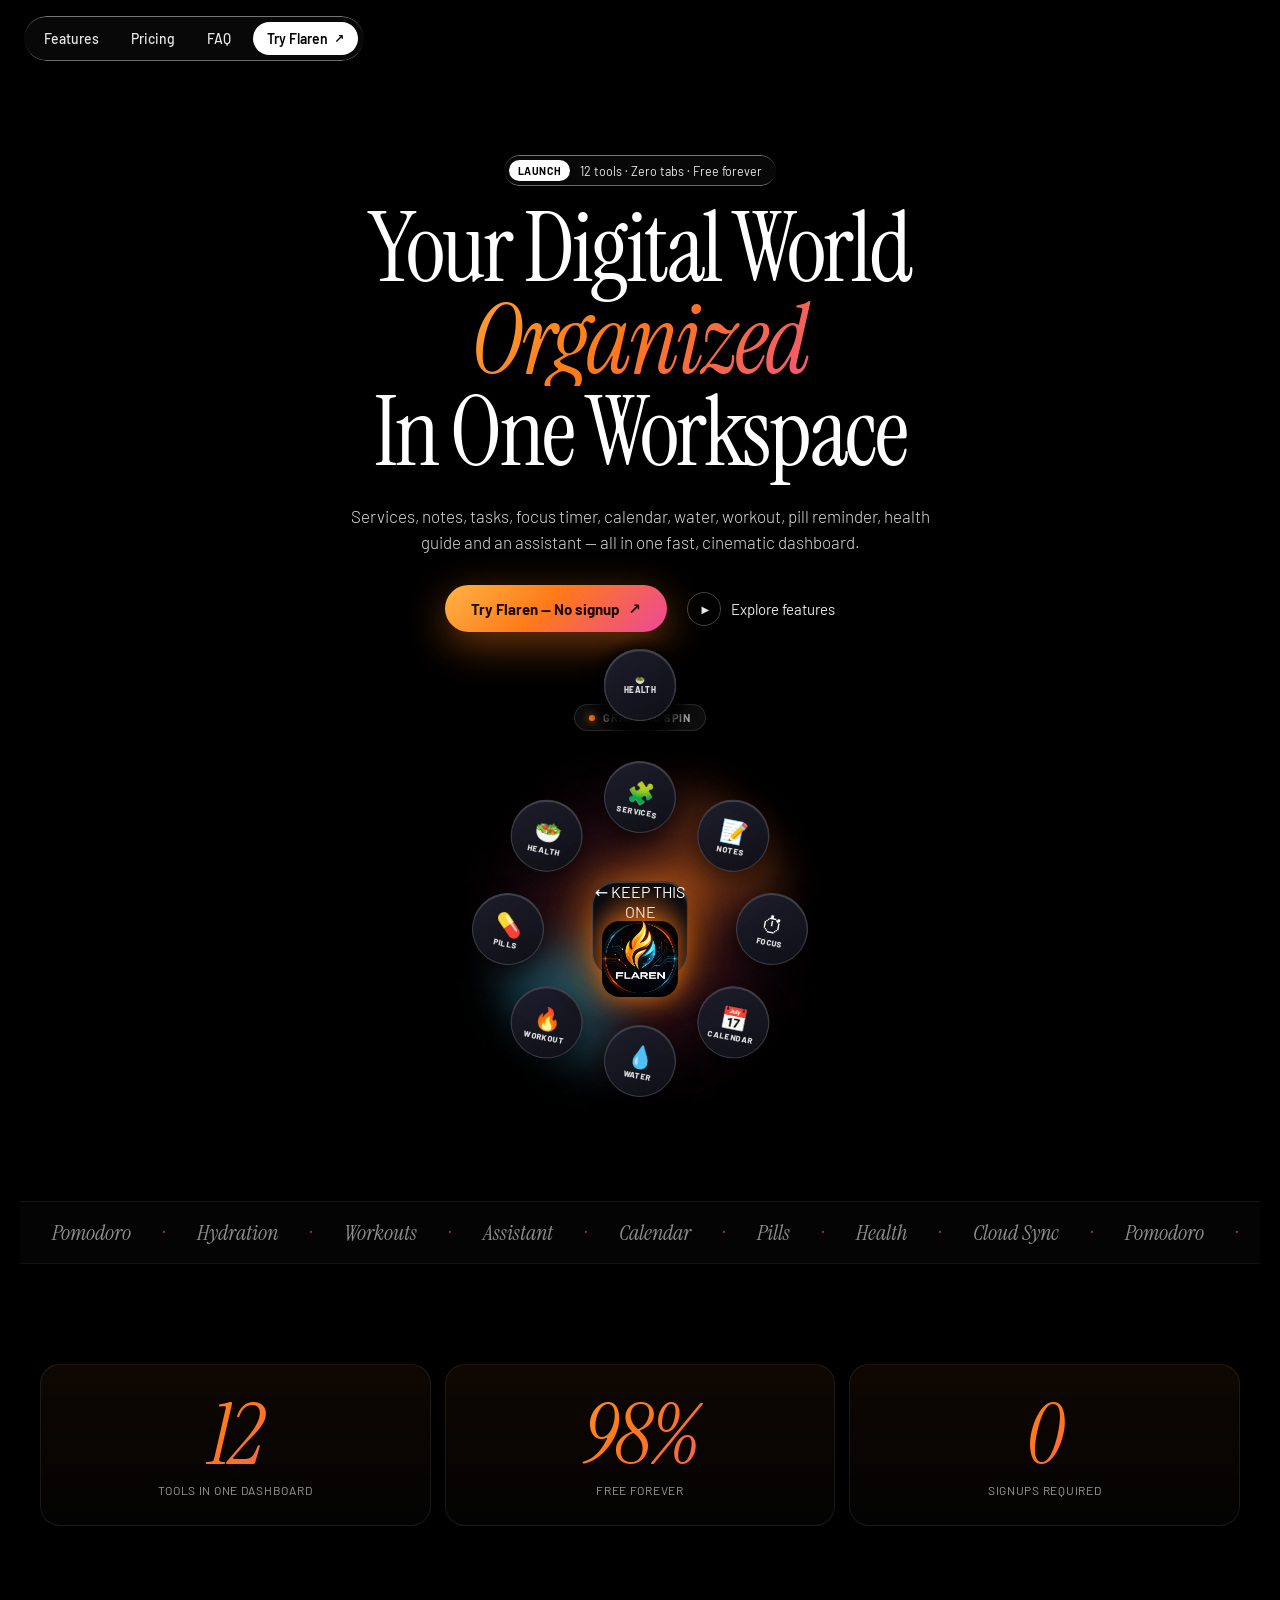
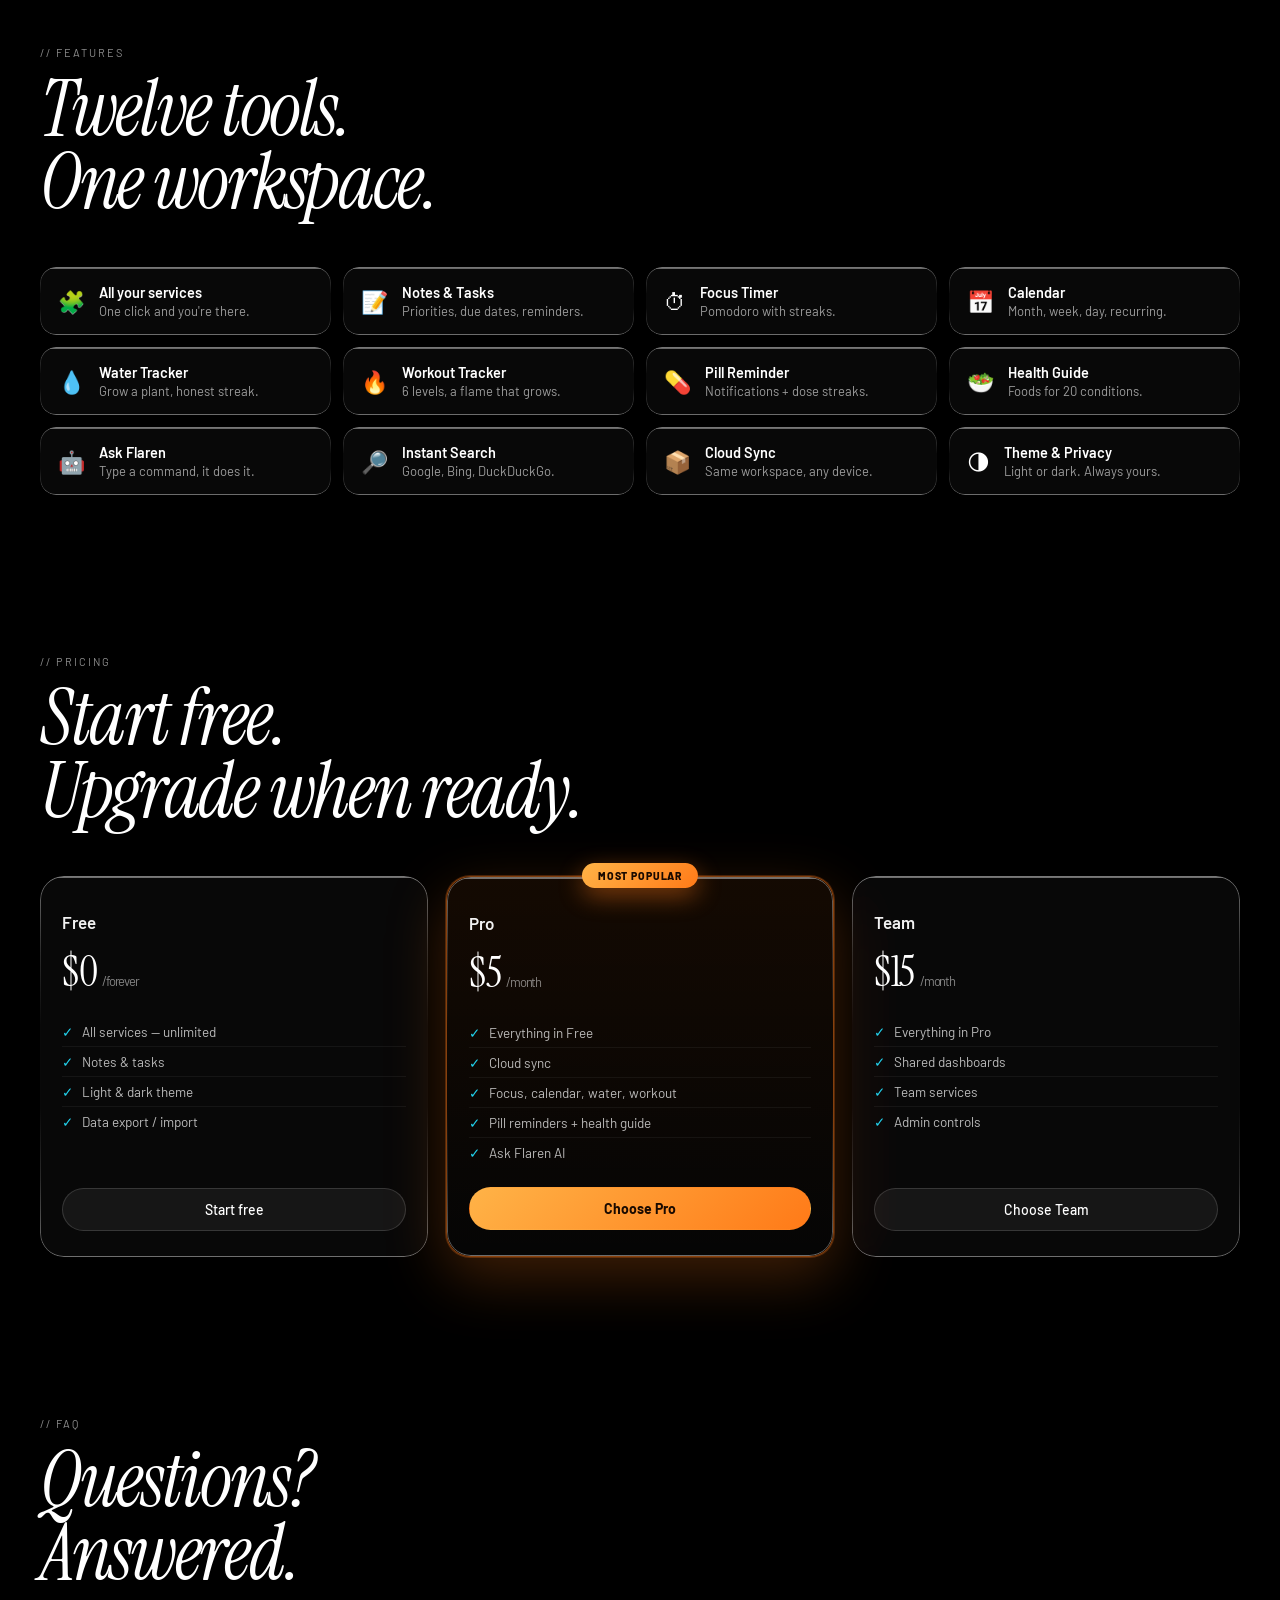
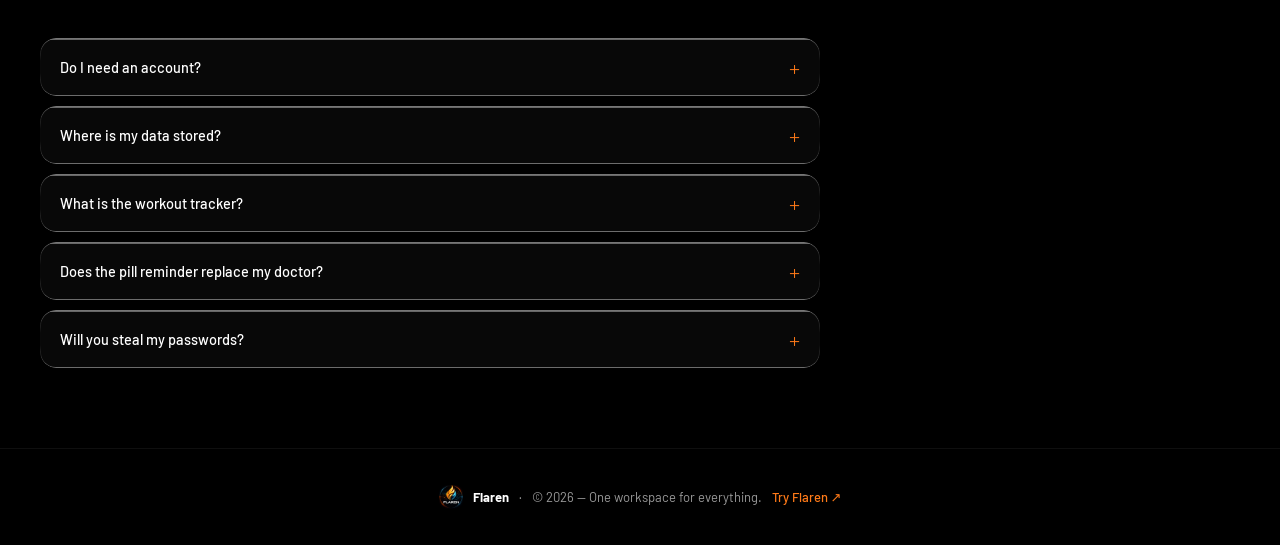
==== commit 50218b6c: "Update index.html" ====
--- a/index.html
+++ b/index.html
@@ -86,6 +86,8 @@
       <button class="wheel-chip" data-label="Pills">💊<span>Pills</span></button>
       <button class="wheel-chip" data-label="Health">🥗<span>Health</span></button>
     </div>
+   <div class="wheel-center">           ← KEEP THIS ONE
+    <img src="images/logo.png" />
   </div>
 </div>
 
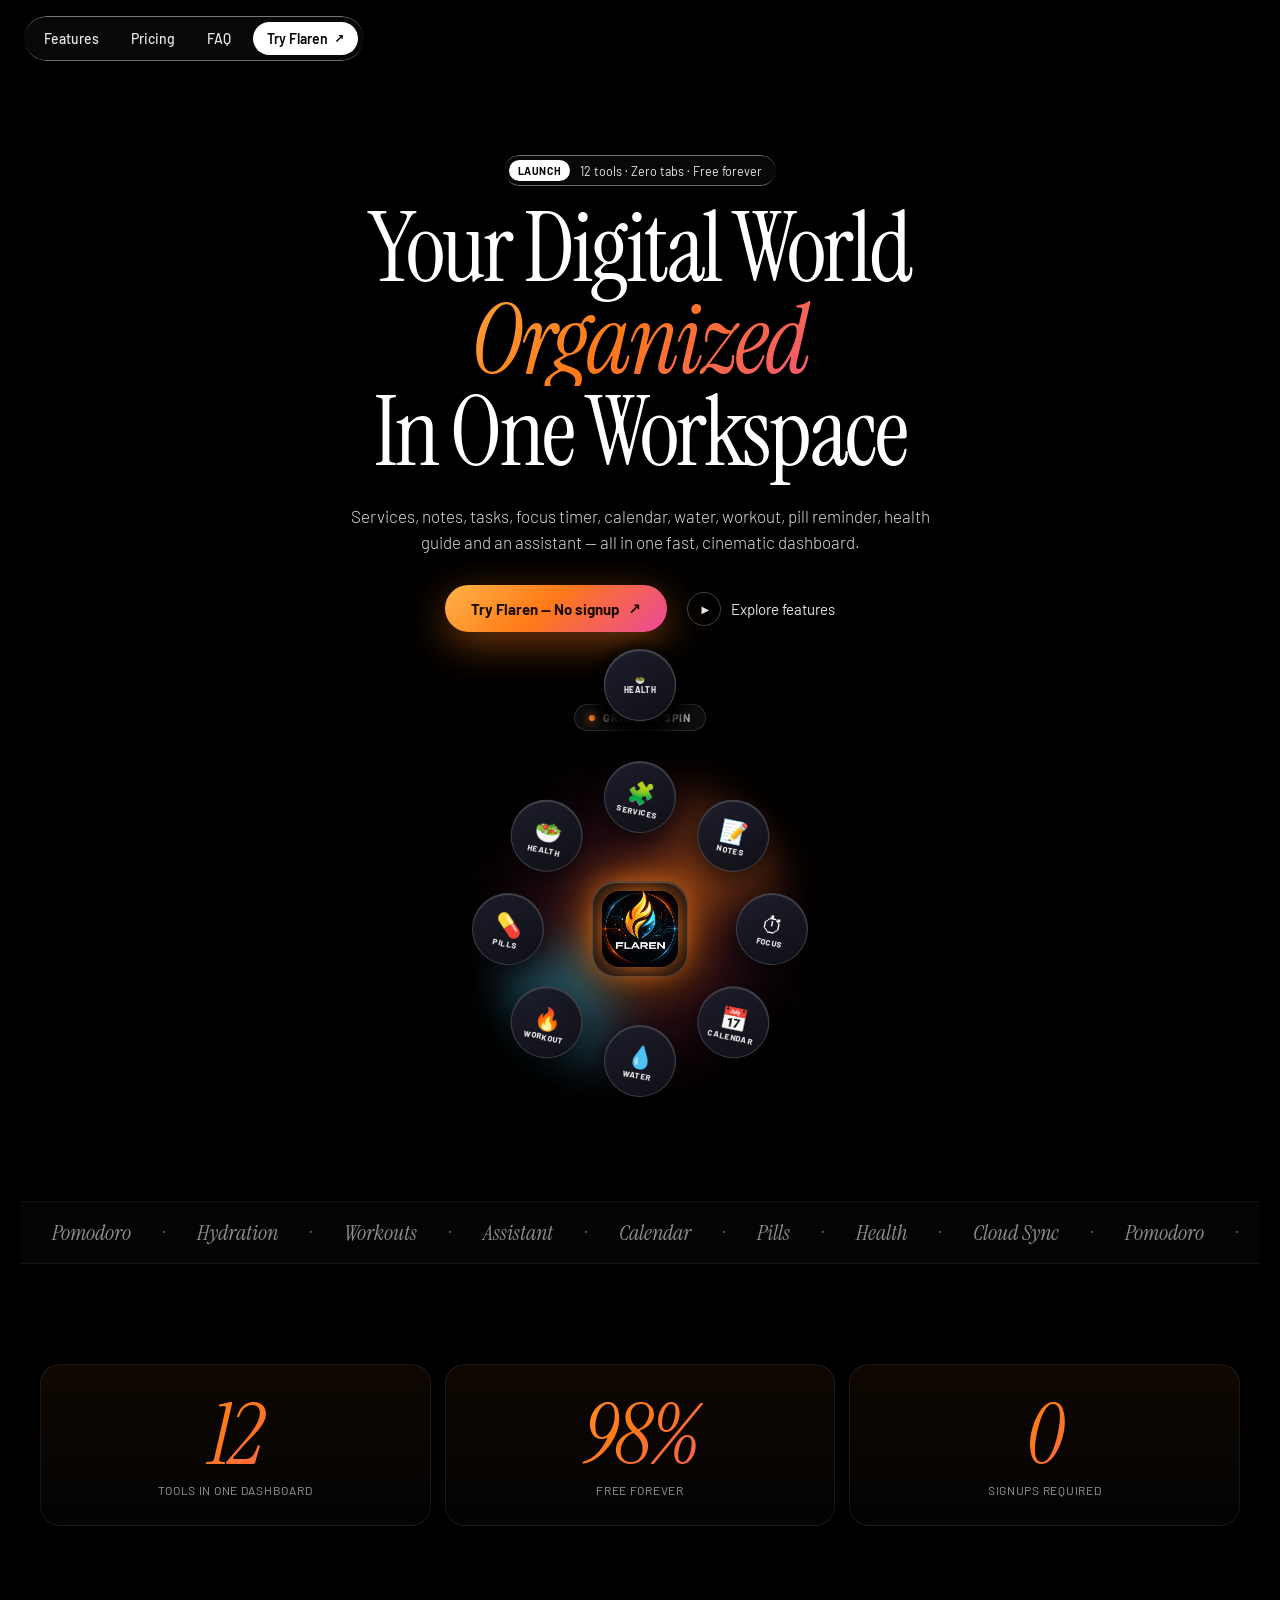
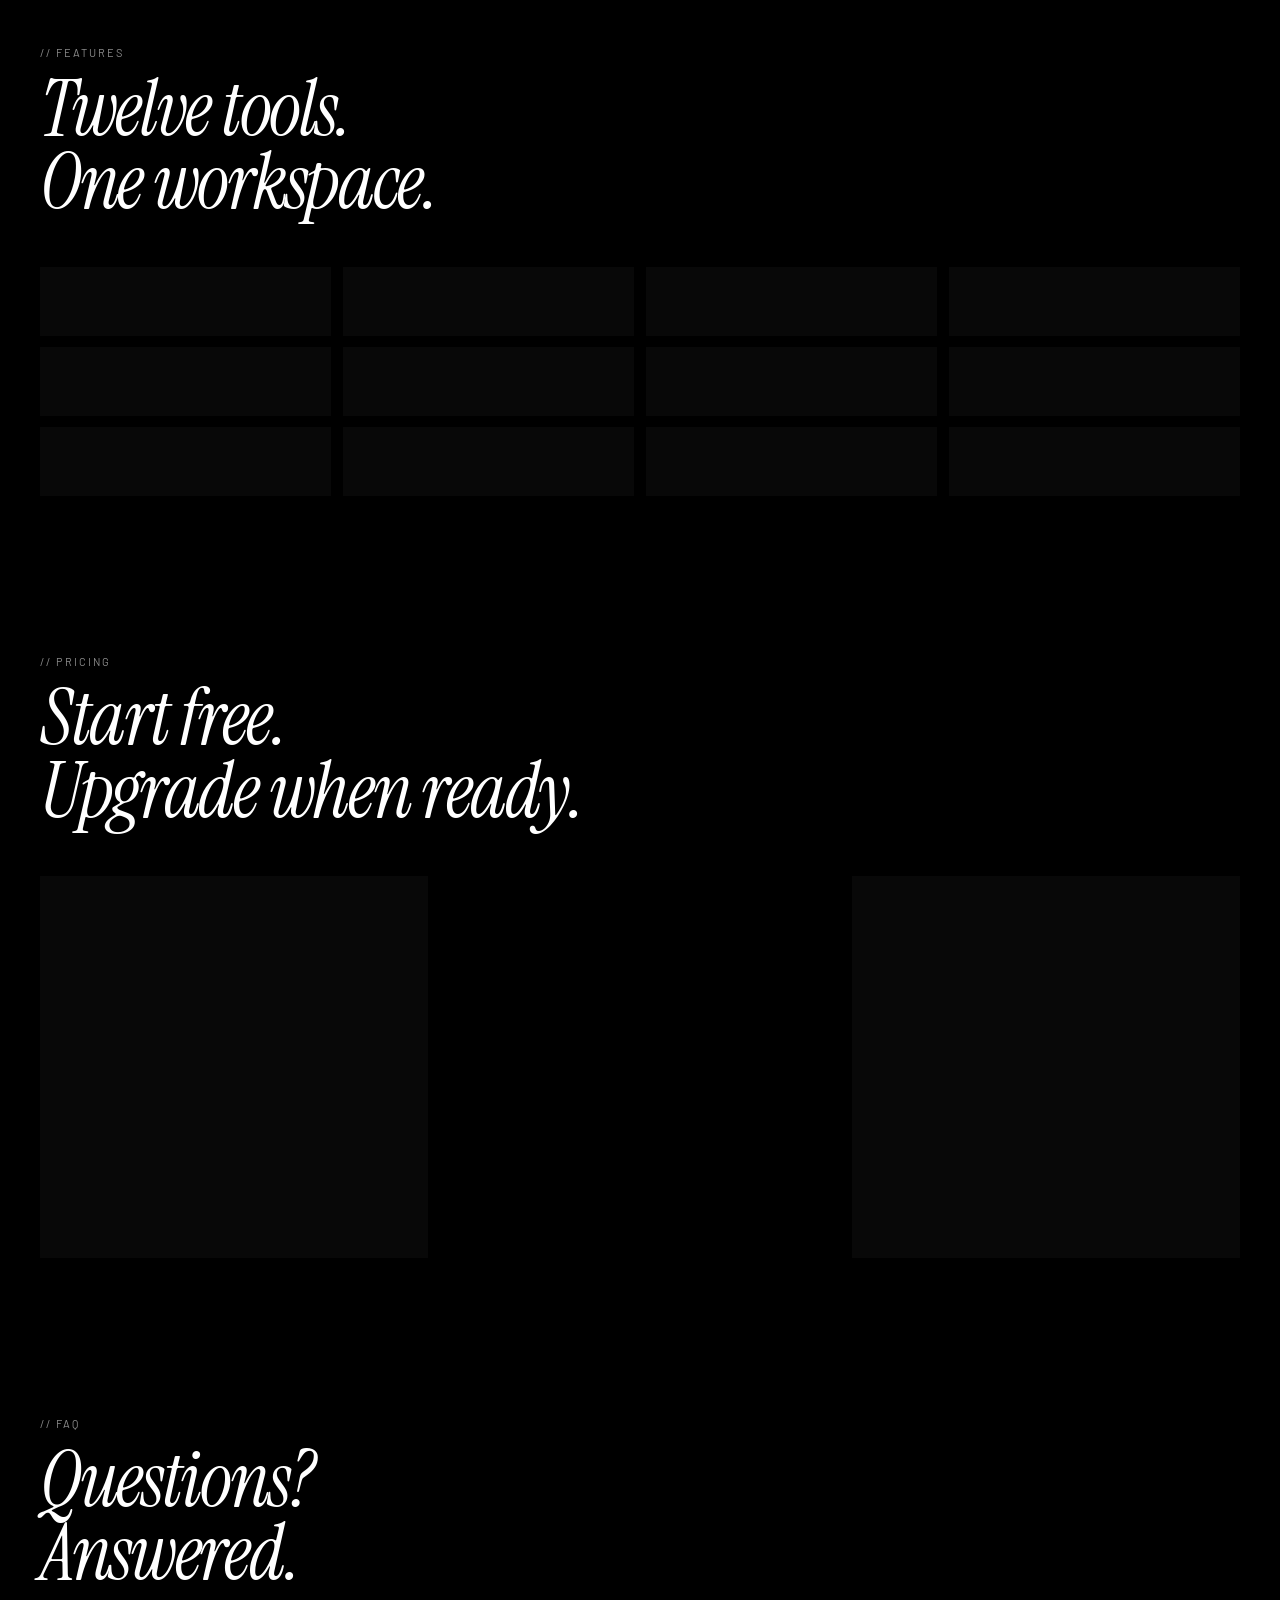
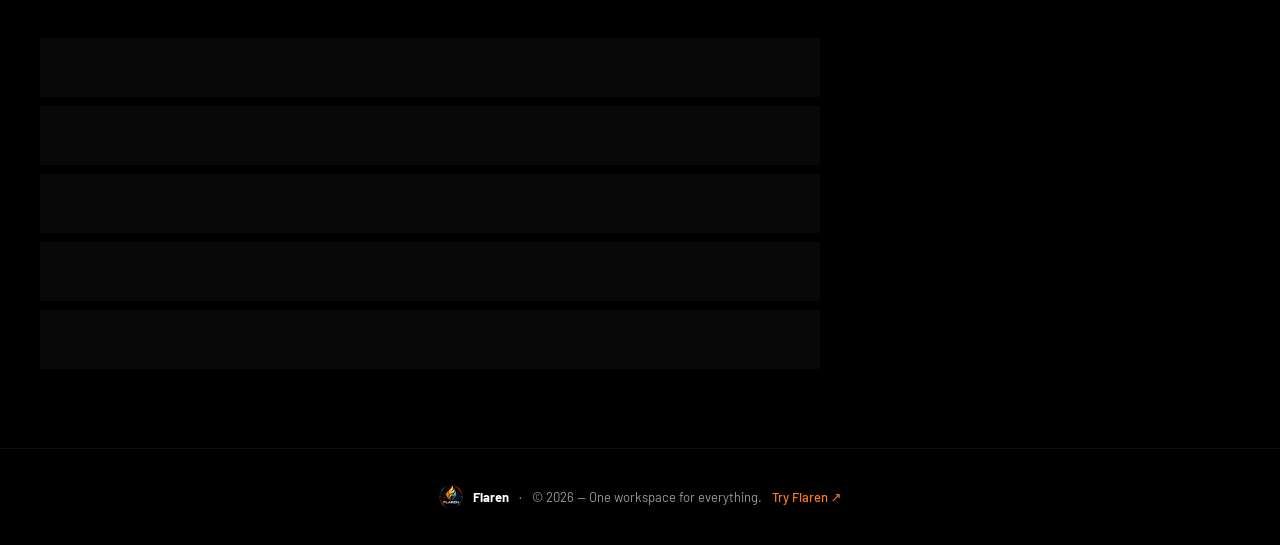
==== commit 7176be17: "Update index.html" ====
--- a/index.html
+++ b/index.html
@@ -86,7 +86,7 @@
       <button class="wheel-chip" data-label="Pills">💊<span>Pills</span></button>
       <button class="wheel-chip" data-label="Health">🥗<span>Health</span></button>
     </div>
-   <div class="wheel-center">           ← KEEP THIS ONE
+   <div class="wheel-center">          
     <img src="images/logo.png" />
   </div>
 </div>
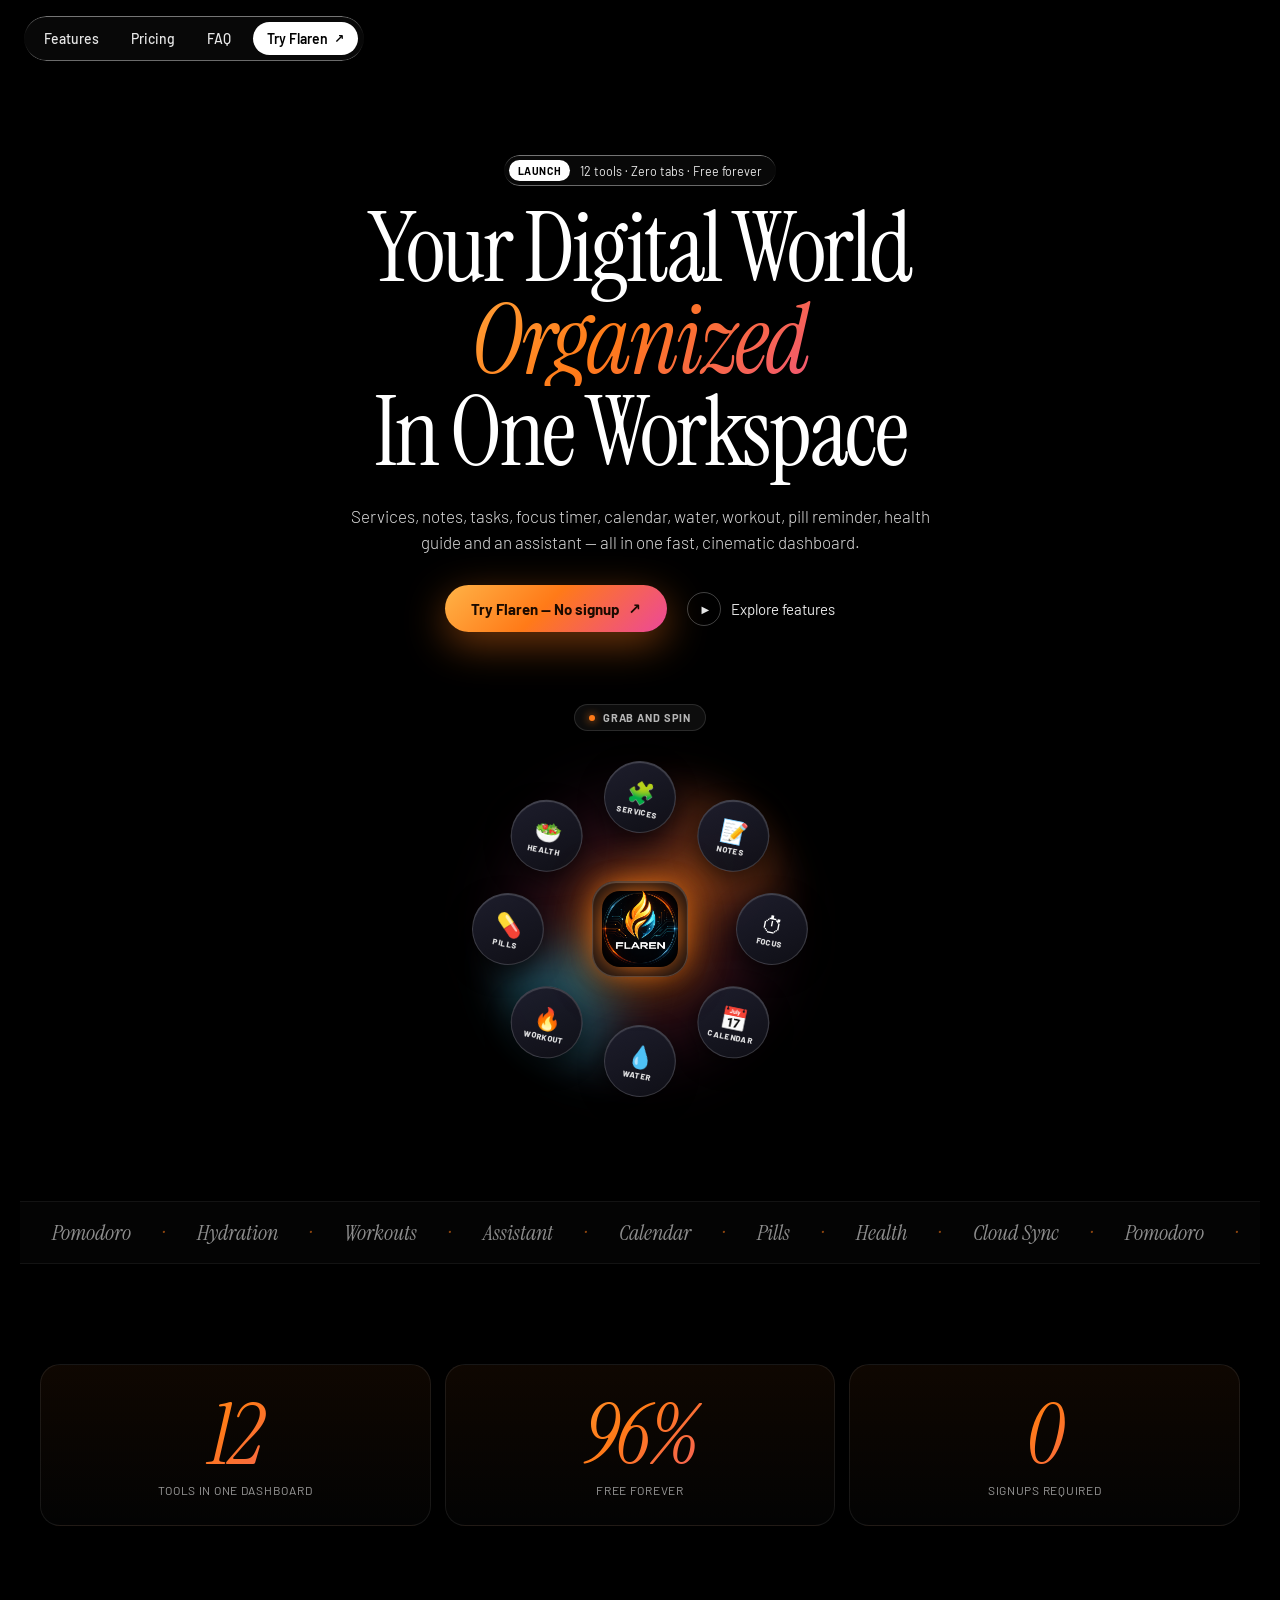
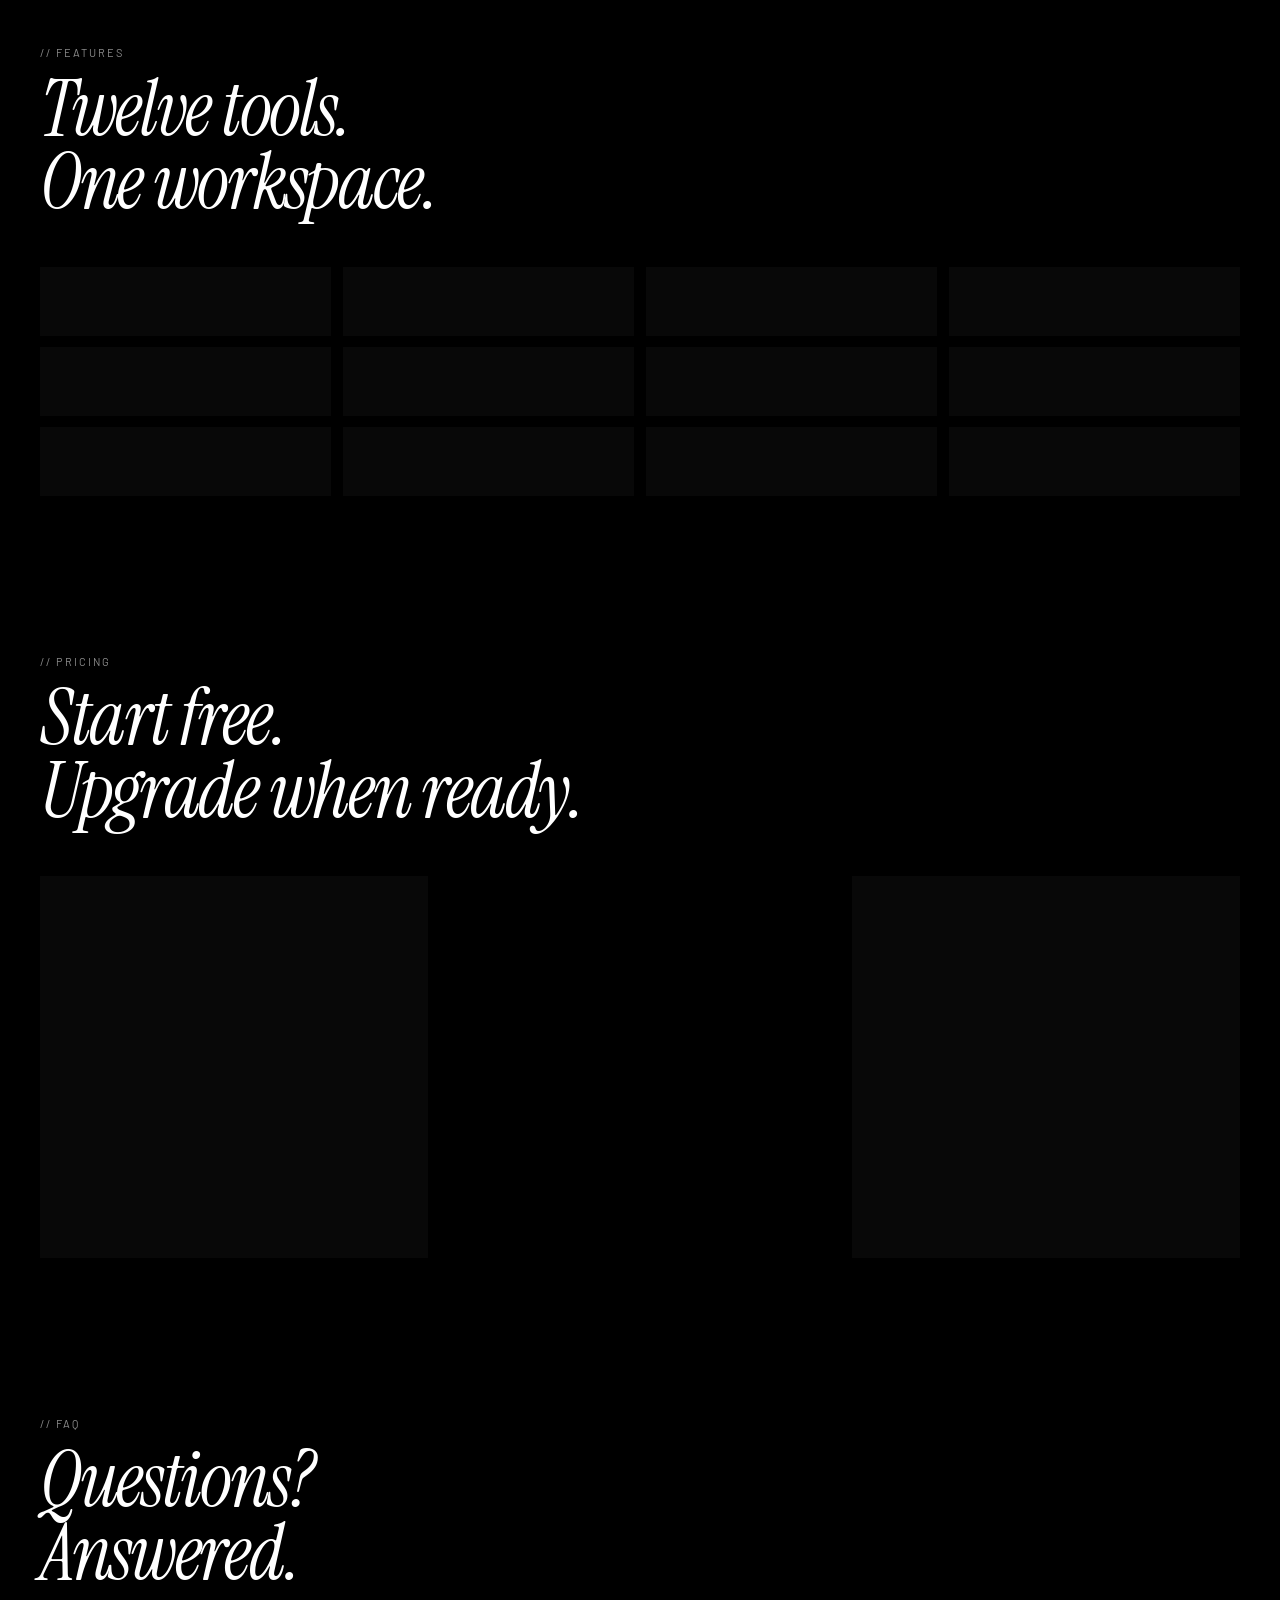
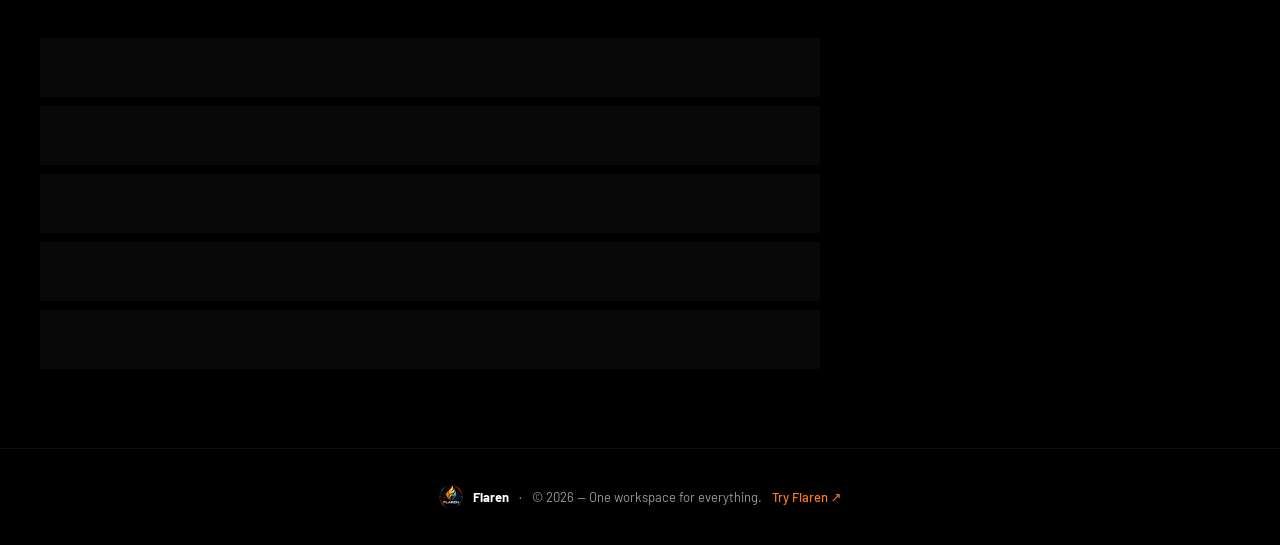
==== commit 2632d53e: "Update index.html" ====
--- a/index.html
+++ b/index.html
@@ -66,70 +66,33 @@
       </div>
     </div>
 
-    <!-- MIDDLE: The spin wheel -->
- <div class="wheel-wrap">
-  <div class="wheel-hint">
-    <span class="wheel-hint-dot"></span> Grab and spin
-  </div>
-
-  <div class="wheel-scene" id="wheelScene">
-    <div class="wheel-halo"></div>
-    <div class="wheel-glow"></div>
-
-    <div class="wheel-ring" id="wheelRing">
-      <button class="wheel-chip" data-label="Services">🧩<span>Services</span></button>
-      <button class="wheel-chip" data-label="Notes">📝<span>Notes</span></button>
-      <button class="wheel-chip" data-label="Focus">⏱<span>Focus</span></button>
-      <button class="wheel-chip" data-label="Calendar">📅<span>Calendar</span></button>
-      <button class="wheel-chip" data-label="Water">💧<span>Water</span></button>
-      <button class="wheel-chip" data-label="Workout">🔥<span>Workout</span></button>
-      <button class="wheel-chip" data-label="Pills">💊<span>Pills</span></button>
-      <button class="wheel-chip" data-label="Health">🥗<span>Health</span></button>
-    </div>
-   <div class="wheel-center">          
-    <img src="images/logo.png" />
-  </div>
-</div>
-
-       <!-- The rotating ring of chips -->
-<div class="wheel-ring" id="wheelRing">
-  <button class="wheel-chip" data-label="Services" data-index="0">
-    <span class="chip-emoji">🧩</span>
-    <span class="chip-label">Services</span>
-  </button>
-  <button class="wheel-chip" data-label="Notes" data-index="1">
-    <span class="chip-emoji">📝</span>
-    <span class="chip-label">Notes</span>
-  </button>
-  <button class="wheel-chip" data-label="Focus" data-index="2">
-    <span class="chip-emoji">⏱</span>
-    <span class="chip-label">Focus</span>
-  </button>
-  <button class="wheel-chip" data-label="Calendar" data-index="3">
-    <span class="chip-emoji">📅</span>
-    <span class="chip-label">Calendar</span>
-  </button>
-  <button class="wheel-chip" data-label="Water" data-index="4">
-    <span class="chip-emoji">💧</span>
-    <span class="chip-label">Water</span>
-  </button>
-  <button class="wheel-chip" data-label="Workout" data-index="5">
-    <span class="chip-emoji">🔥</span>
-    <span class="chip-label">Workout</span>
-  </button>
-  <button class="wheel-chip" data-label="Pills" data-index="6">
-    <span class="chip-emoji">💊</span>
-    <span class="chip-label">Pills</span>
-  </button>
-  <button class="wheel-chip" data-label="Health" data-index="7">
-    <span class="chip-emoji">🥗</span>
-    <span class="chip-label">Health</span>
-  </button>
-</div>
-
-      
-      </div>
-    </div>
+       <!-- MIDDLE: The spin wheel -->
+    <div class="wheel-wrap">
+      <div class="wheel-hint">
+        <span class="wheel-hint-dot"></span> Grab and spin
+      </div>
+
+      <div class="wheel-scene" id="wheelScene">
+        <div class="wheel-halo"></div>
+        <div class="wheel-glow"></div>
+
+        <div class="wheel-ring" id="wheelRing">
+          <button class="wheel-chip" data-label="Services">🧩<span>Services</span></button>
+          <button class="wheel-chip" data-label="Notes">📝<span>Notes</span></button>
+          <button class="wheel-chip" data-label="Focus">⏱<span>Focus</span></button>
+          <button class="wheel-chip" data-label="Calendar">📅<span>Calendar</span></button>
+          <button class="wheel-chip" data-label="Water">💧<span>Water</span></button>
+          <button class="wheel-chip" data-label="Workout">🔥<span>Workout</span></button>
+          <button class="wheel-chip" data-label="Pills">💊<span>Pills</span></button>
+          <button class="wheel-chip" data-label="Health">🥗<span>Health</span></button>
+        </div>
+
+        <div class="wheel-center">
+          <img src="images/logo.png" alt="Flaren" />
+        </div>
+      </div>
+    </div>
+
 
     <!-- BOTTOM: Marquee -->
     <div class="cine-marquee reveal-blur" data-delay="1.2">
@@ -325,7 +288,12 @@
   let startAngle = 0;
   let startRotation = 0;
 
-  function radius() { return window.innerWidth <= 720 ? 108 : 132; }
+ function radius() {
+  const w = window.innerWidth;
+  if (w <= 480) return 118;
+  if (w <= 720) return 128;
+  return 132;
+}
 
   function center() {
     const r = scene.getBoundingClientRect();
--- a/style.css
+++ b/style.css
@@ -5265,7 +5265,12 @@
   gap: 32px;
   position: relative;
 }
-
+@media (max-width: 720px) {
+  .cine-hero {
+    padding: 90px 16px 40px;
+    gap: 22px;
+  }
+}
 /* =========================================================
    SPIN WHEEL v3 — physics + shakram mode + particles
    ========================================================= */
@@ -5405,11 +5410,29 @@
 }
 
 @media (max-width: 720px) {
-  .wheel-scene { width: 300px; height: 300px; }
-  .wheel-chip { width: 60px; height: 60px; margin: -30px 0 0 -30px; font-size: 18px; }
-  .wheel-chip span { font-size: 7px; }
-  .wheel-center { width: 80px; height: 80px; margin: -40px 0 0 -40px; border-radius: 20px; }
-  .wheel-center img { width: 62px; height: 62px; border-radius: 15px; }
+  .wheel-scene { width: 340px; height: 340px; }
+  .wheel-chip {
+    width: 50px;
+    height: 50px;
+    margin: -25px 0 0 -25px;
+    font-size: 15px;
+  }
+  .wheel-chip span {
+    font-size: 6px;
+    letter-spacing: 0.02em;
+  }
+  .wheel-center {
+    width: 76px;
+    height: 76px;
+    margin: -38px 0 0 -38px;
+    border-radius: 18px;
+  }
+  .wheel-center img {
+    width: 58px;
+    height: 58px;
+    border-radius: 14px;
+  }
+  .wheel-hint { font-size: 10px; }
 }
 
 /* Hero copy */
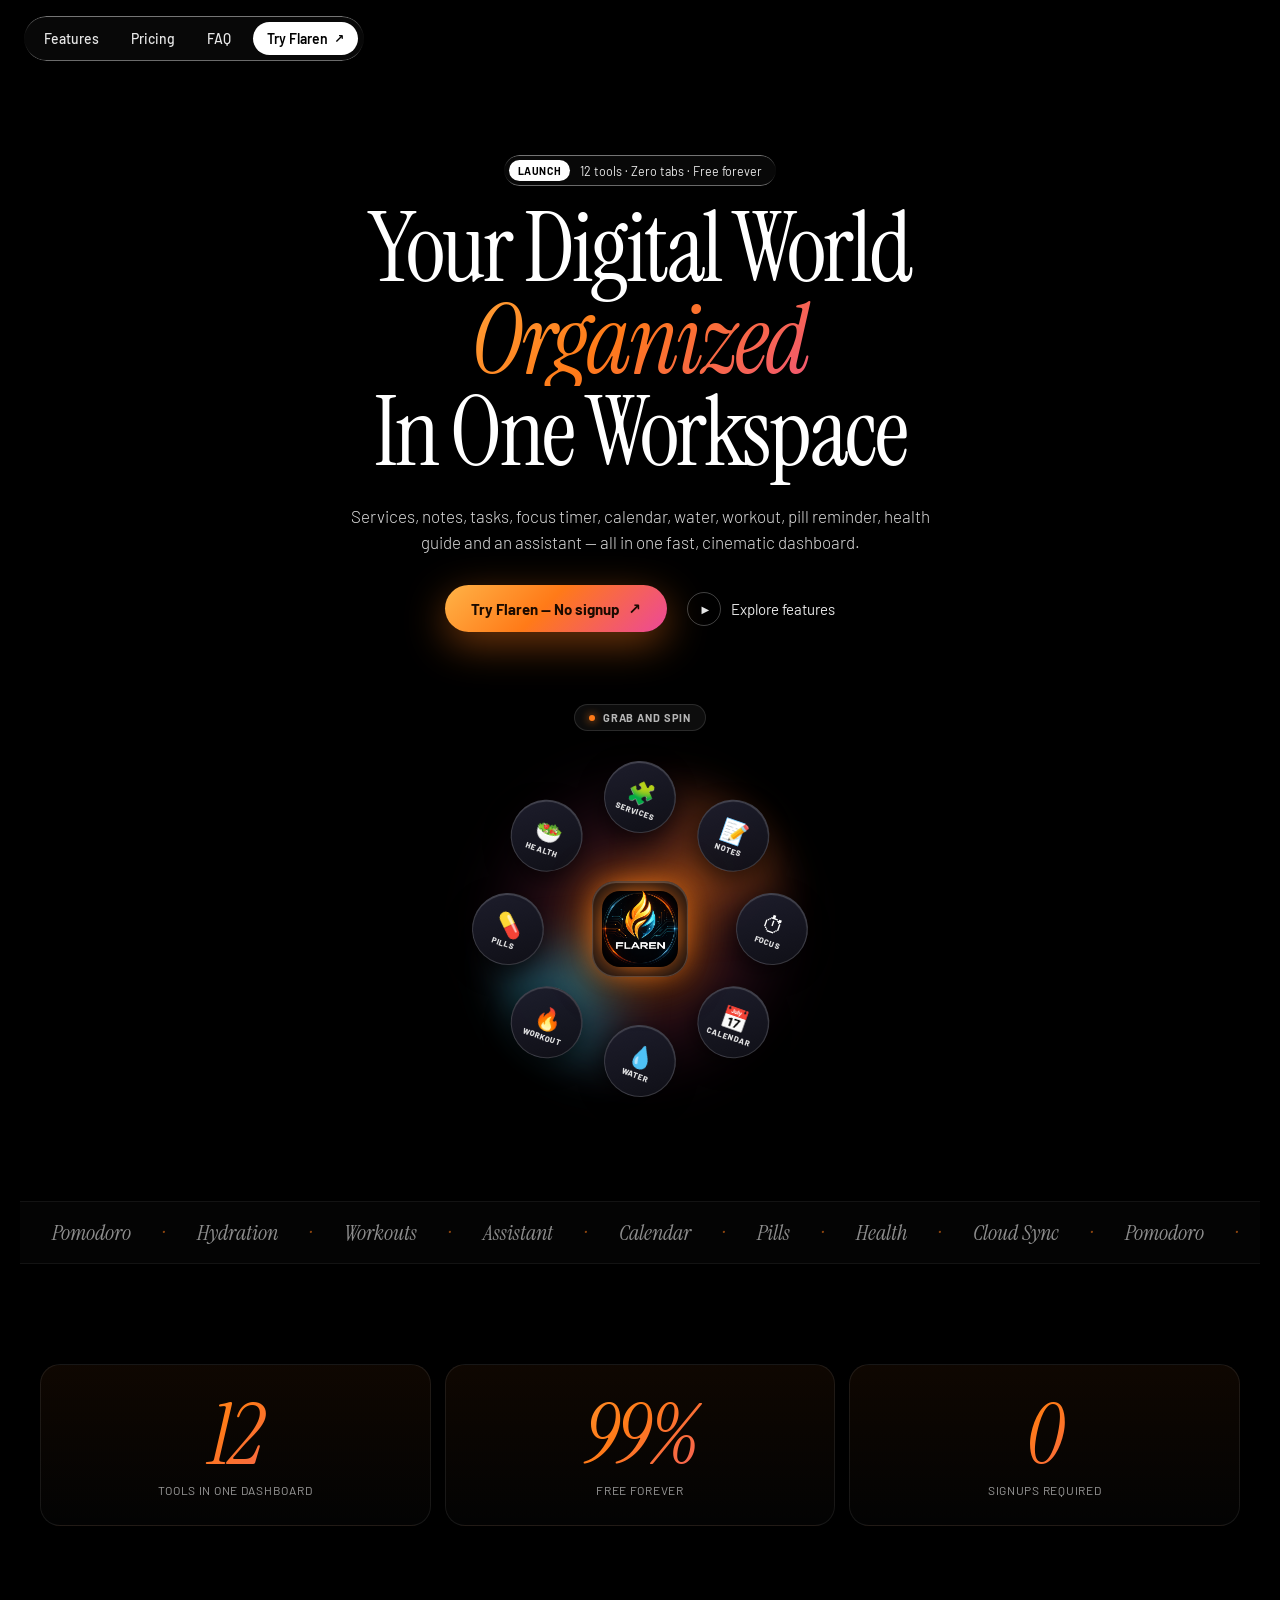
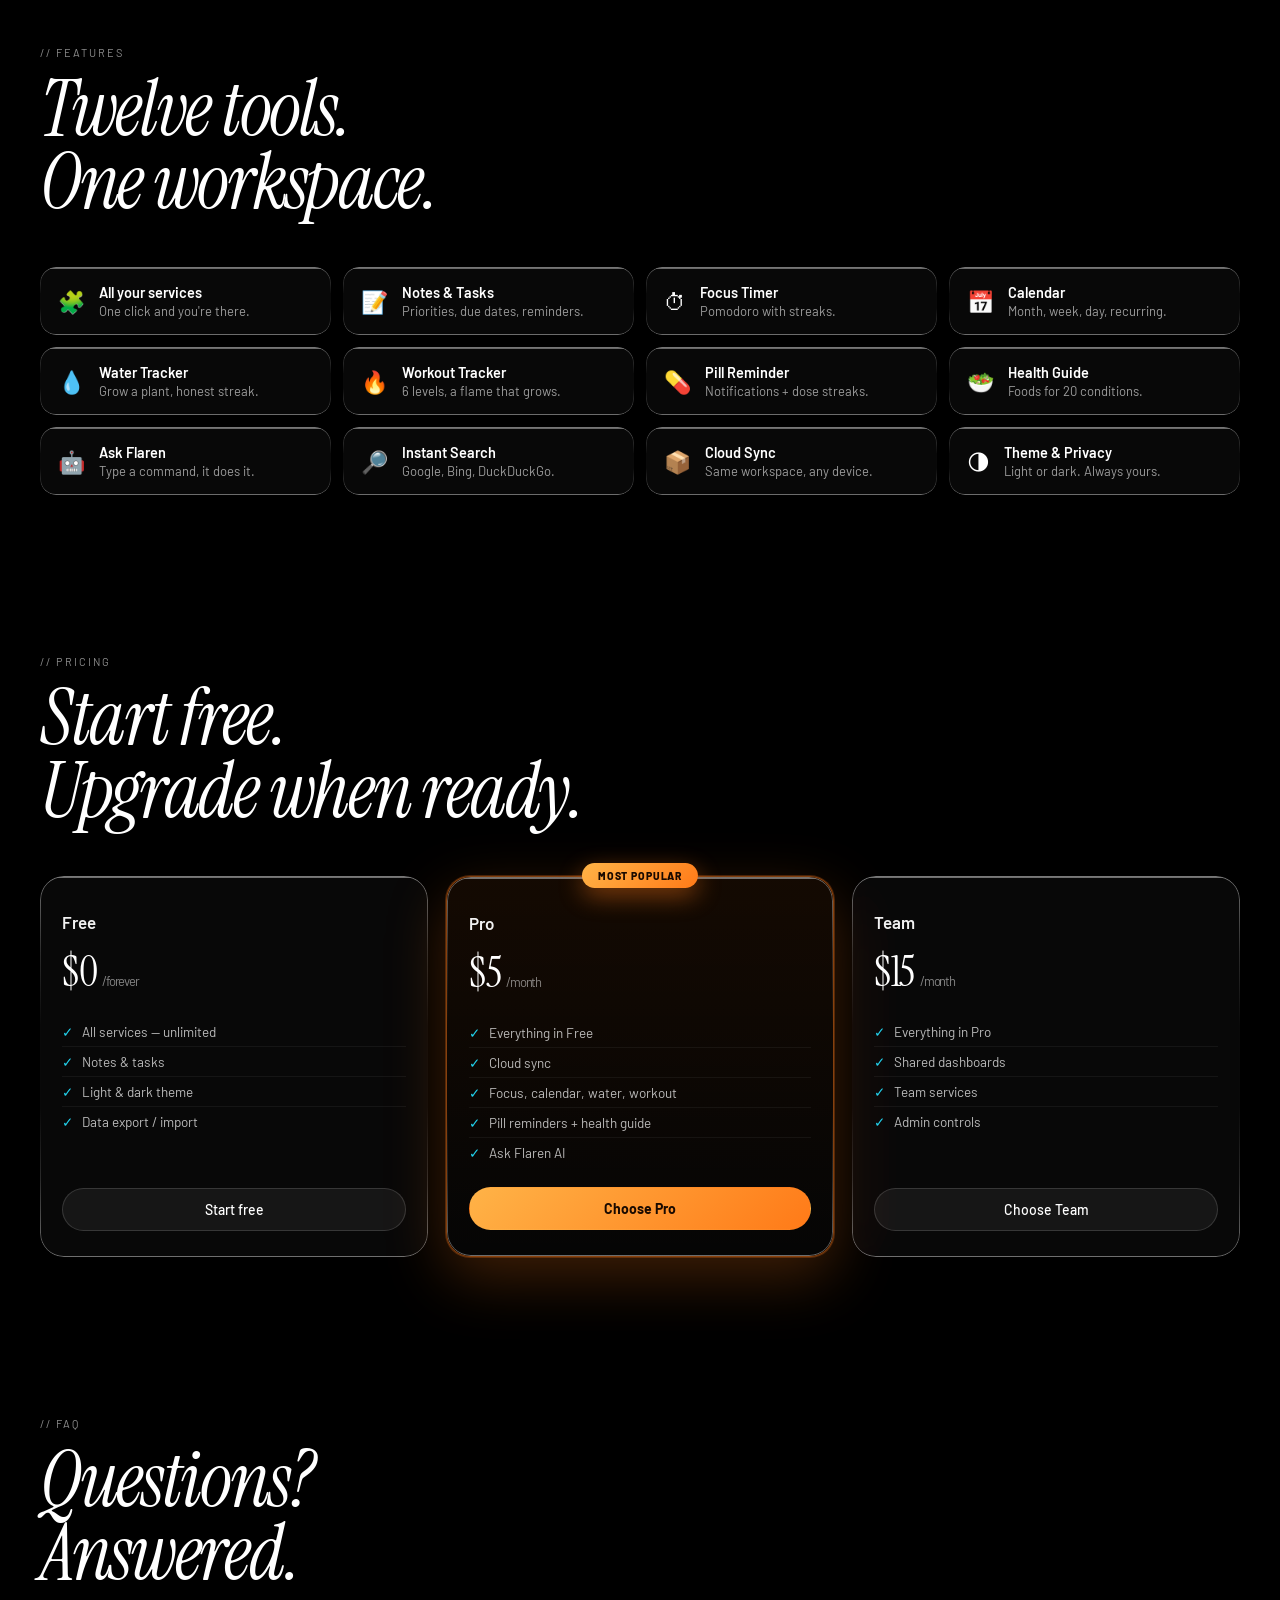
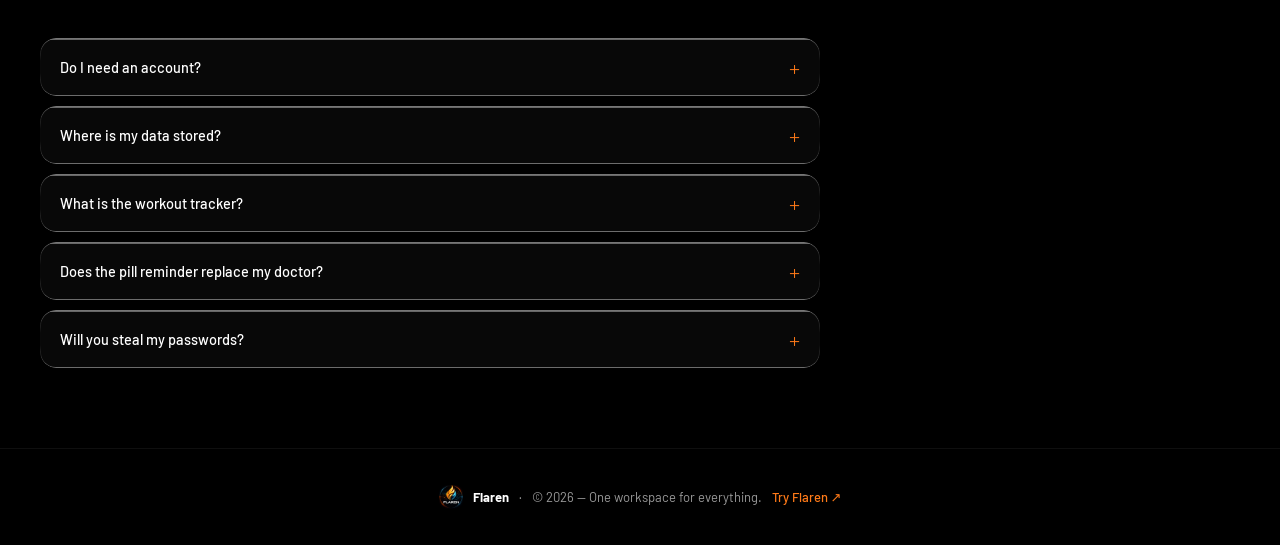
==== commit f60115e2: "Update index.html" ====
--- a/index.html
+++ b/index.html
@@ -72,9 +72,11 @@
         <span class="wheel-hint-dot"></span> Grab and spin
       </div>
 
-      <div class="wheel-scene" id="wheelScene">
+        <div class="wheel-scene" id="wheelScene">
         <div class="wheel-halo"></div>
         <div class="wheel-glow"></div>
+        <div class="wheel-flash" id="wheelFlash"></div>
+        <div class="wheel-sparks" id="wheelSparks"></div>
 
         <div class="wheel-ring" id="wheelRing">
           <button class="wheel-chip" data-label="Services">🧩<span>Services</span></button>
@@ -272,35 +274,49 @@
     }, { threshold: 0.4 });
     document.querySelectorAll(".cine-counter-num").forEach(el => counterIO.observe(el));
 
-   /* ============ GRAB-TO-SPIN WHEEL (with physics) ============ */
-/* ============ WHEEL — simple JS placement ============ */
+/* ============ WHEEL — dial spin + chakra cracker light ============ */
 (function () {
-  const scene = document.getElementById("wheelScene");
-  const ring  = document.getElementById("wheelRing");
+  const scene  = document.getElementById("wheelScene");
+  const ring   = document.getElementById("wheelRing");
+  const flash  = document.getElementById("wheelFlash");
+  const sparks = document.getElementById("wheelSparks");
+  const hint   = document.querySelector(".wheel-hint");
+  const center = document.querySelector(".wheel-center");
   if (!scene || !ring) return;
 
   const chips = Array.from(ring.querySelectorAll(".wheel-chip"));
   const N = chips.length;
+  const COLORS = ["c1","c2","c3","c4","c5","c6","c7","c8"];
+
   let rotation = 0;
-  let velocity = 0.3;
-  const AUTO = 0.3;
+  let velocity = 0.35;
+  const AUTO = 0.35;
+  const MAX_V = 30;
   let dragging = false;
   let startAngle = 0;
   let startRotation = 0;
 
- function radius() {
-  const w = window.innerWidth;
-  if (w <= 480) return 118;
-  if (w <= 720) return 128;
-  return 132;
-}
-
-  function center() {
+  /* Fast thresholds */
+  const FAST_THRESHOLD = 1.6;    // deg/frame — when to show sparks
+  const BURST_THRESHOLD = 4.5;   // deg/frame — when to flash
+  let lastBurstTime = 0;
+  let lastSparkTime = 0;
+  let lastHintState = false;
+  let lastFastState = false;
+
+  function radius() {
+    const w = window.innerWidth;
+    if (w <= 480) return 118;
+    if (w <= 720) return 128;
+    return 132;
+  }
+
+  function centerPos() {
     const r = scene.getBoundingClientRect();
     return { x: r.left + r.width / 2, y: r.top + r.height / 2 };
   }
   function angleAt(x, y) {
-    const c = center();
+    const c = centerPos();
     return Math.atan2(y - c.y, x - c.x) * 180 / Math.PI;
   }
 
@@ -314,16 +330,71 @@
     }
   }
 
+  /* ---- Sparks ---- */
+  function spawnSparks(count, outer) {
+    const R = radius();
+    for (let i = 0; i < count; i++) {
+      const s = document.createElement("span");
+      const colorClass = COLORS[Math.floor(Math.random() * COLORS.length)];
+      s.className = "wheel-spark " + colorClass + (outer ? " outer" : "");
+      const angle = Math.random() * Math.PI * 2;
+      const dist = R * (outer ? 1.9 + Math.random() * 0.7 : 1.2 + Math.random() * 0.6);
+      const sx = Math.cos(angle) * dist;
+      const sy = Math.sin(angle) * dist;
+      s.style.setProperty("--sx", sx + "px");
+      s.style.setProperty("--sy", sy + "px");
+      s.style.animationDelay = (Math.random() * 0.1) + "s";
+      sparks.appendChild(s);
+      setTimeout(() => s.remove(), 1100);
+    }
+  }
+
+  function triggerFlash() {
+    flash.classList.remove("active");
+    void flash.offsetWidth;
+    flash.classList.add("active");
+  }
+
+  /* ---- Frame loop ---- */
   function frame() {
     if (!dragging) {
-      velocity *= 0.995;
+      velocity *= 0.996;
       velocity += (AUTO - velocity) * 0.01;
       rotation += velocity;
     }
+
+    const speed = Math.abs(velocity);
+
+    /* Light emission when spinning fast */
+    if (speed > FAST_THRESHOLD) {
+      const now = performance.now();
+      if (now - lastSparkTime > 80) {
+        spawnSparks(3, false);
+        lastSparkTime = now;
+      }
+    }
+    if (speed > BURST_THRESHOLD) {
+      const now = performance.now();
+      if (now - lastBurstTime > 180) {
+        spawnSparks(14, true);
+        triggerFlash();
+        lastBurstTime = now;
+      }
+    }
+
+    /* Toggle visual states */
+    const fast = speed > FAST_THRESHOLD;
+    if (fast !== lastFastState) {
+      center?.classList.toggle("fast", fast);
+      hint?.classList.toggle("fast", fast);
+      lastFastState = fast;
+    }
+
     draw();
     requestAnimationFrame(frame);
   }
 
+  /* ---- Drag handlers ---- */
   function down(x, y) {
     dragging = true;
     scene.classList.add("grabbing");
@@ -336,6 +407,9 @@
     if (d > 180) d -= 360;
     if (d < -180) d += 360;
     rotation = startRotation + d;
+
+    /* track instantaneous velocity for when the user releases */
+    velocity = Math.max(-MAX_V, Math.min(MAX_V, d * 0.15));
     draw();
   }
   function up() {
--- a/style.css
+++ b/style.css
@@ -5329,7 +5329,107 @@
   0%,100% { transform: scale(.9); opacity: .6; }
   50%     { transform: scale(1.1); opacity: 1; }
 }
-
+/* =========================================================
+   WHEEL — colourful spark burst when spinning fast
+   ========================================================= */
+.wheel-sparks {
+  position: absolute;
+  inset: 0;
+  pointer-events: none;
+  z-index: 3;
+  overflow: visible;
+}
+
+.wheel-spark {
+  position: absolute;
+  top: 50%;
+  left: 50%;
+  width: 6px;
+  height: 6px;
+  margin: -3px 0 0 -3px;
+  border-radius: 50%;
+  opacity: 0;
+  transform: translate(0, 0) scale(0.4);
+  will-change: transform, opacity;
+  box-shadow: 0 0 12px currentColor, 0 0 24px currentColor;
+}
+
+/* Colour palette — chakra cracker */
+.wheel-spark.c1 { color: #FF7A18; background: #FF7A18; }
+.wheel-spark.c2 { color: #FFB347; background: #FFB347; }
+.wheel-spark.c3 { color: #EC4899; background: #EC4899; }
+.wheel-spark.c4 { color: #22D3EE; background: #22D3EE; }
+.wheel-spark.c5 { color: #A855F7; background: #A855F7; }
+.wheel-spark.c6 { color: #22C55E; background: #22C55E; }
+.wheel-spark.c7 { color: #FACC15; background: #FACC15; }
+.wheel-spark.c8 { color: #F43F5E; background: #F43F5E; }
+
+/* Burst animation triggered by JS */
+.wheel-spark.burst {
+  animation: sparkBurst 0.95s cubic-bezier(.16,1,.3,1) forwards;
+}
+
+@keyframes sparkBurst {
+  0% {
+    opacity: 1;
+    transform: translate(0, 0) scale(0.4);
+  }
+  20% {
+    opacity: 1;
+  }
+  100% {
+    opacity: 0;
+    transform: translate(var(--sx), var(--sy)) scale(0.1);
+  }
+}
+
+/* A second ring of sparks — the big outer burst */
+.wheel-spark.outer {
+  width: 10px;
+  height: 10px;
+  margin: -5px 0 0 -5px;
+}
+
+/* Chromatic ring flash around the whole wheel */
+.wheel-flash {
+  position: absolute;
+  inset: -20px;
+  border-radius: 50%;
+  pointer-events: none;
+  z-index: 2;
+  opacity: 0;
+  background: conic-gradient(from 0deg,
+    #FF7A18, #FFB347, #FACC15, #22C55E, #22D3EE, #A855F7, #EC4899, #F43F5E, #FF7A18);
+  filter: blur(28px);
+  mix-blend-mode: screen;
+}
+.wheel-flash.active {
+  animation: chromaticFlash 0.85s ease-out forwards;
+}
+@keyframes chromaticFlash {
+  0%   { opacity: 0;   transform: scale(0.85) rotate(0deg); }
+  20%  { opacity: 0.9; transform: scale(1.05) rotate(30deg); }
+  60%  { opacity: 0.6; transform: scale(1.1) rotate(180deg); }
+  100% { opacity: 0;   transform: scale(1.15) rotate(360deg); }
+}
+
+/* The centre flame flickers brighter on fast spin */
+.wheel-center.fast .wheel-center-img,
+.wheel-center.fast img {
+  animation: centerSurge 0.7s ease-in-out infinite alternate;
+}
+@keyframes centerSurge {
+  0%   { filter: drop-shadow(0 0 14px rgba(255,122,24,.85)); }
+  100% { filter: drop-shadow(0 0 30px rgba(255,179,71,1))
+                drop-shadow(0 0 50px rgba(236,72,153,.7)); }
+}
+
+/* Hint glows when the wheel is spinning fast */
+.wheel-hint.fast {
+  color: #FFB347;
+  border-color: rgba(255,122,24,.5);
+  box-shadow: 0 0 18px rgba(255,122,24,.35);
+}
 .wheel-glow {
   position: absolute;
   inset: 30px;
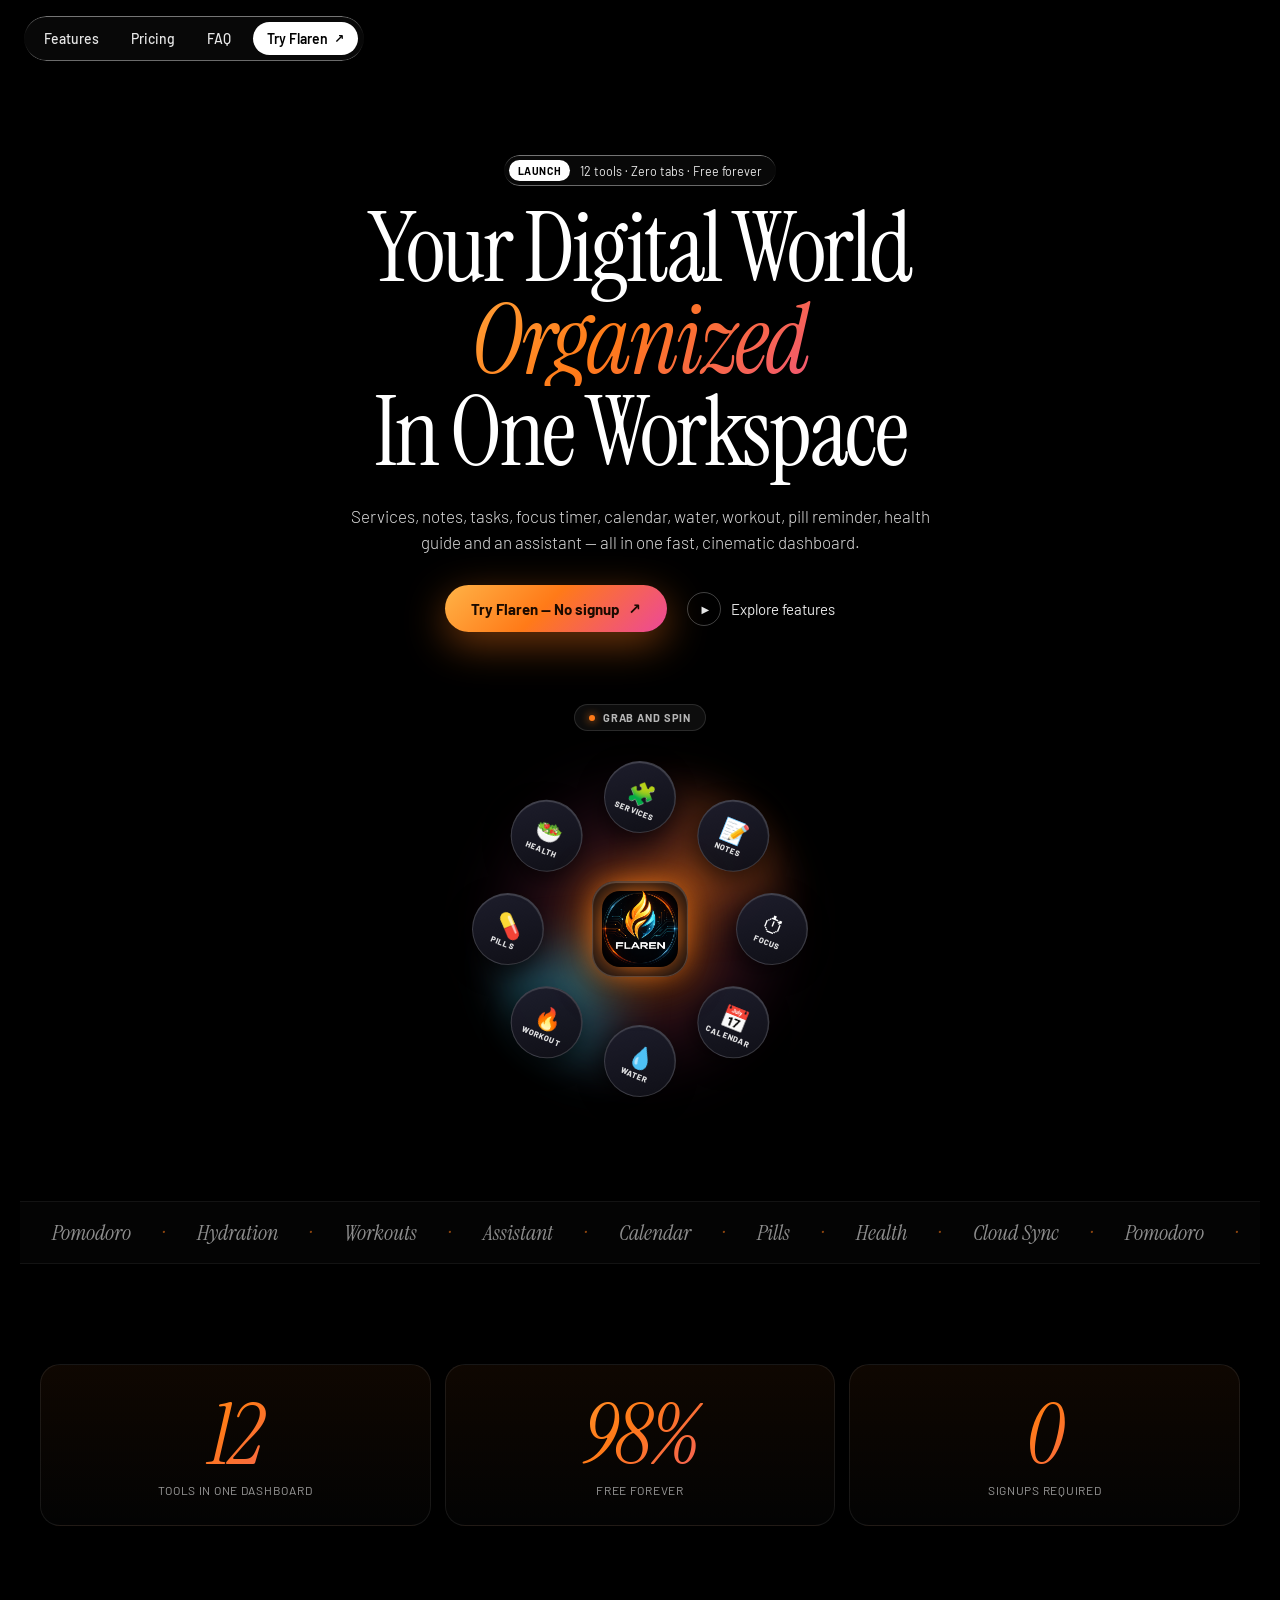
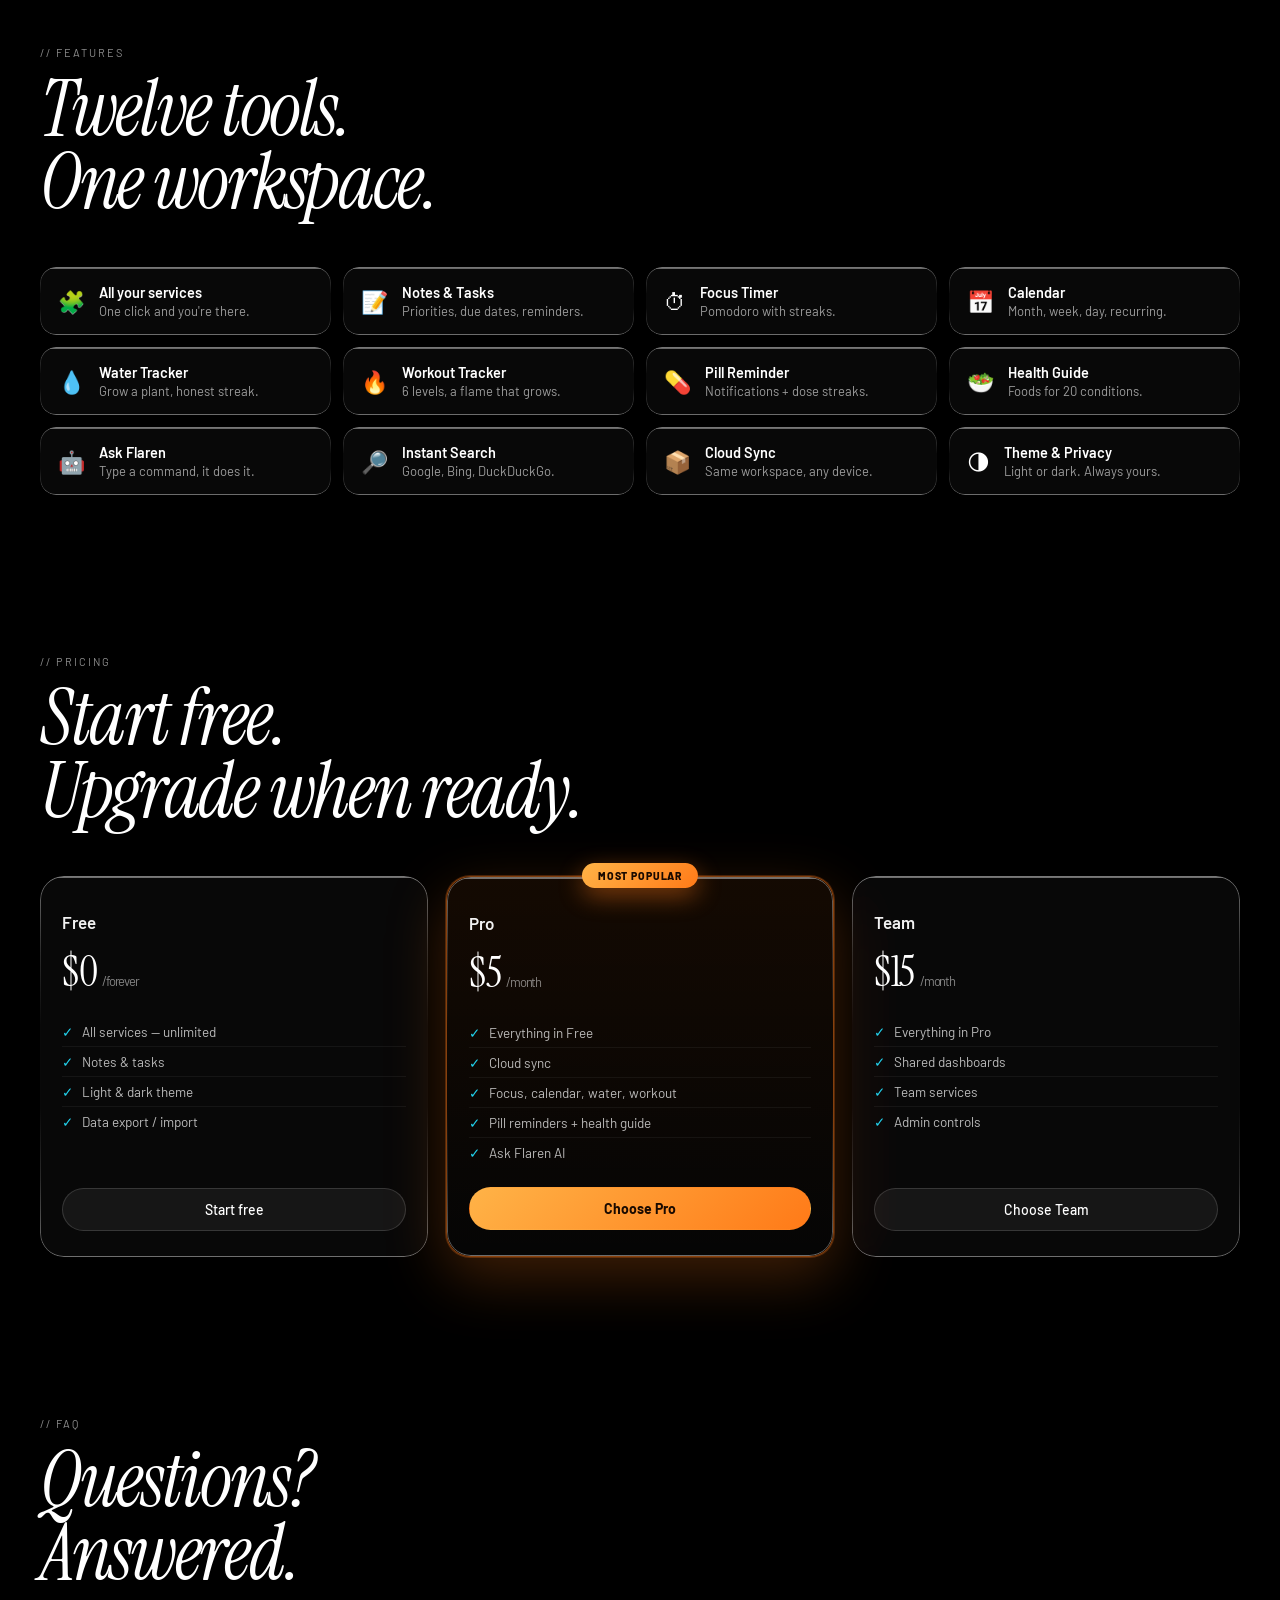
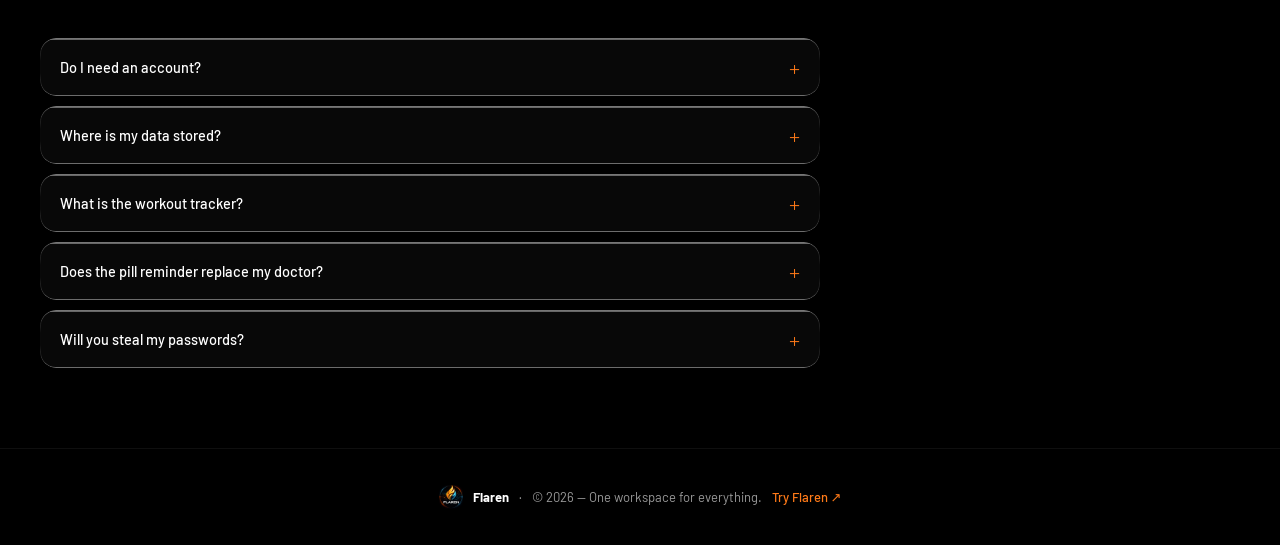
==== commit fd9dfde0: "Update index.html" ====
--- a/index.html
+++ b/index.html
@@ -17,7 +17,20 @@
   <link href="https://fonts.googleapis.com/css2?family=Barlow:ital,wght@0,300;0,400;0,500;0,600;1,300;1,400&family=Instrument+Serif:ital@0;1&display=swap" rel="stylesheet" />
 
   <link rel="stylesheet" href="style.css" />
-  <script defer src="https://cloud.umami.is/script.js" data-website-id="323ddd38-4d0a-4665-8b9a-eb2e2bde48c3"></script>
+
+<script src="https://cdn.onesignal.com/sdks/web/v16/OneSignalSDK.page.js" defer></script>
+<script>
+  window.OneSignalDeferred = window.OneSignalDeferred || [];
+  OneSignalDeferred.push(async function(OneSignal) {
+    await OneSignal.init({
+      appId: "98c56f52-d557-4b34-9f4b-5c78a08a6889",
+      notifyButton: { enable: false },
+      allowLocalhostAsSecureOrigin: true,
+    });
+  });
+</script>
+
+<script defer src="https://cloud.umami.is/script.js" data-website-id="323ddd38-4d0a-4665-8b9a-eb2e2bde48c3"></script>
 </head>
 <body class="landing-body glass-landing">
 
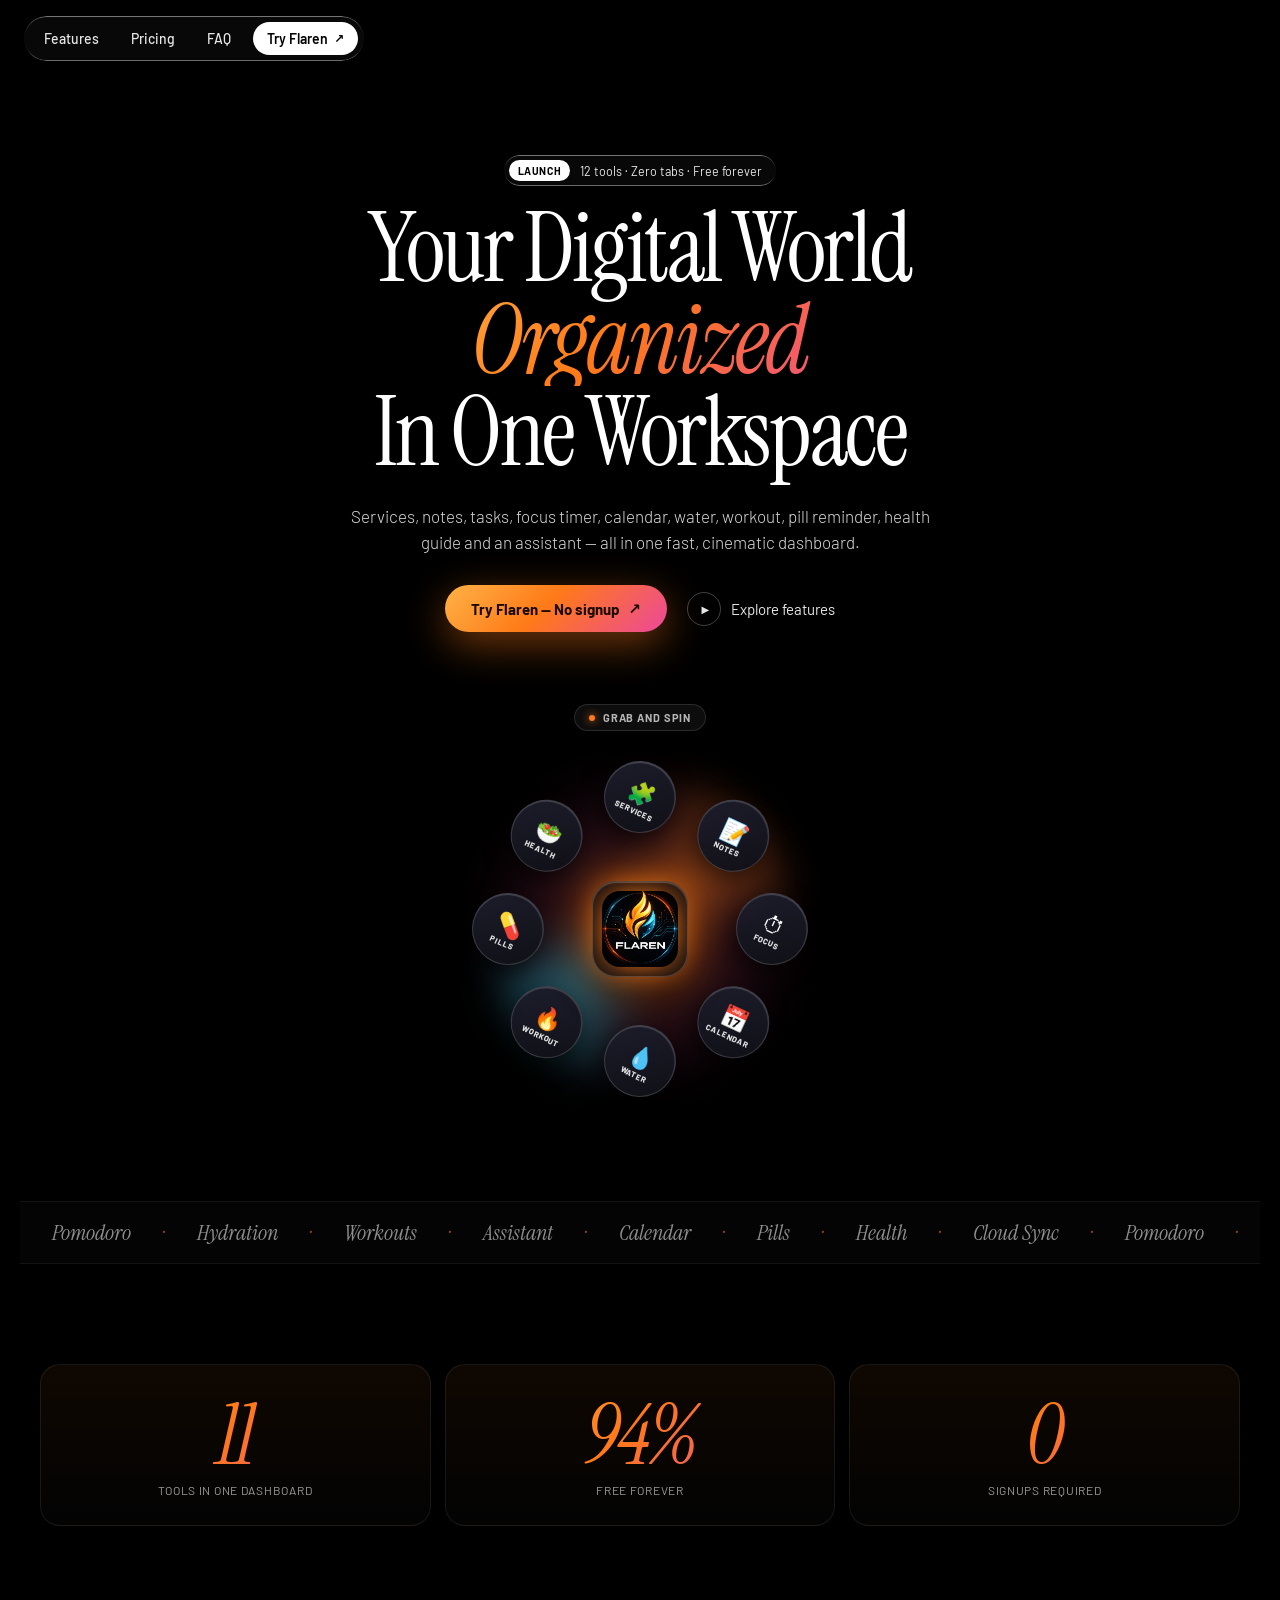
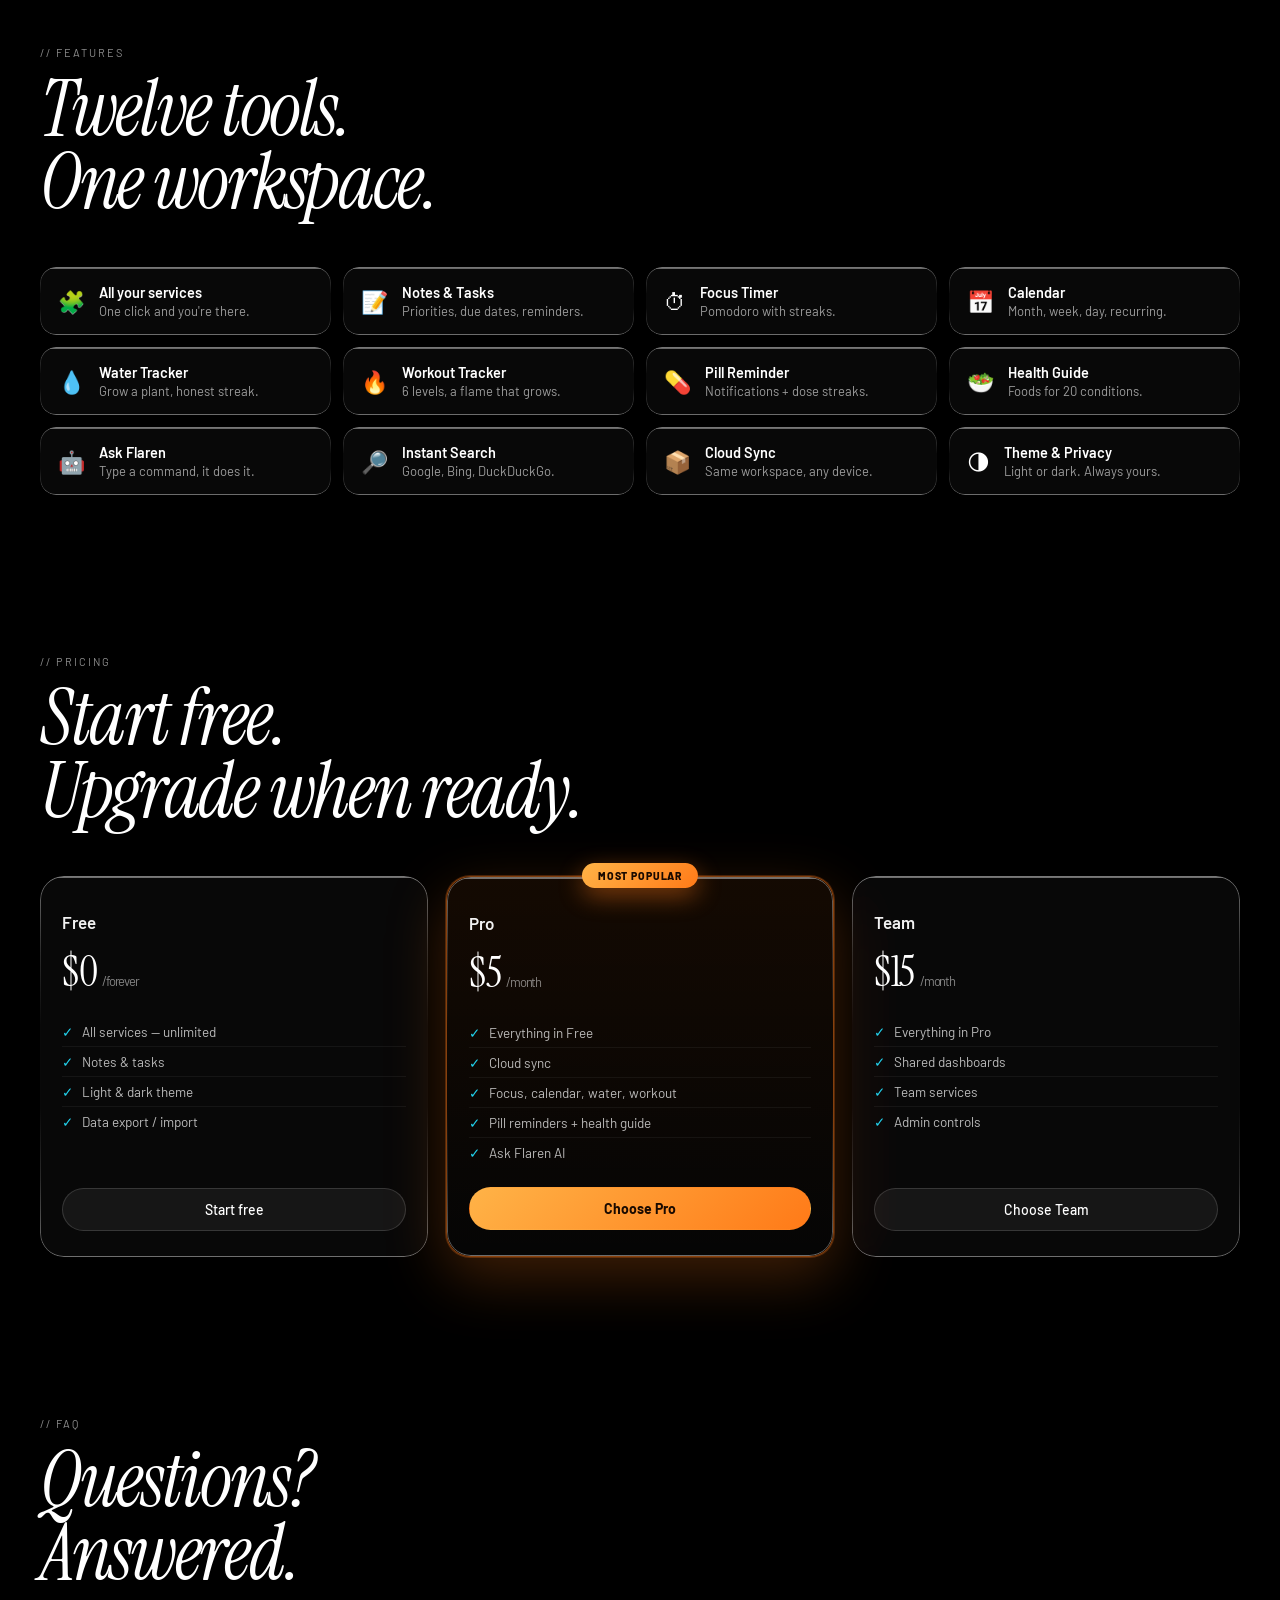
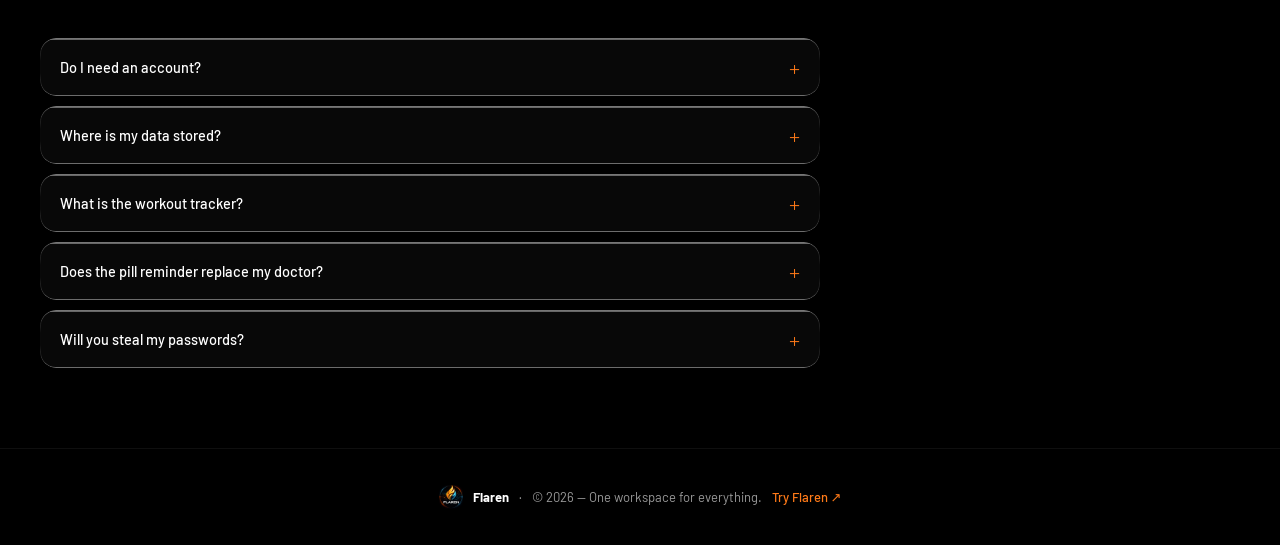
==== commit 584e80fc: "Update index.html" ====
--- a/index.html
+++ b/index.html
@@ -22,11 +22,11 @@
 <script>
   window.OneSignalDeferred = window.OneSignalDeferred || [];
   OneSignalDeferred.push(async function(OneSignal) {
-    await OneSignal.init({
-      appId: "98c56f52-d557-4b34-9f4b-5c78a08a6889",
-      notifyButton: { enable: false },
-      allowLocalhostAsSecureOrigin: true,
-    });
+   await OneSignal.init({
+  appId: "98c56f52-d557-4b34-9f4b-5c78a08a6889",
+  serviceWorkerParam: { scope: "/flaren/" },
+  serviceWorkerPath: "/flaren/OneSignalSDKWorker.js",
+});
   });
 </script>
 
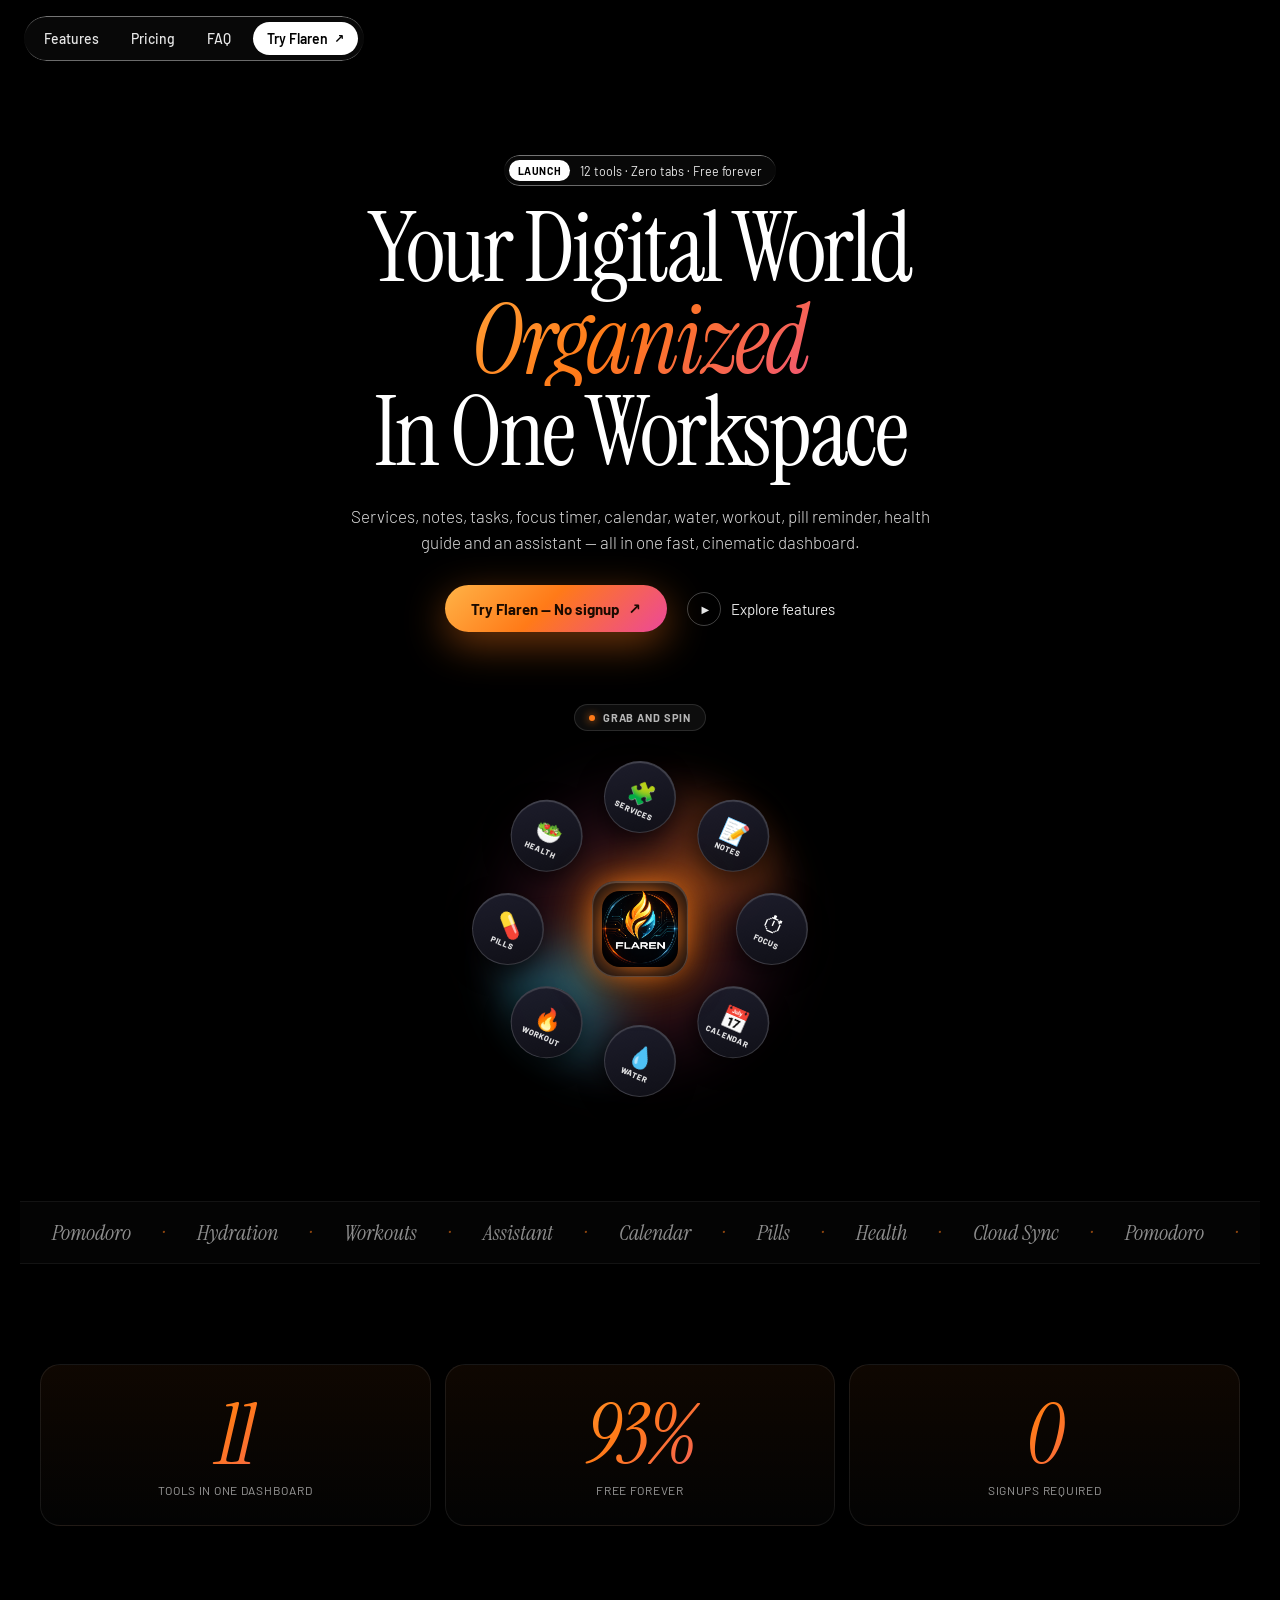
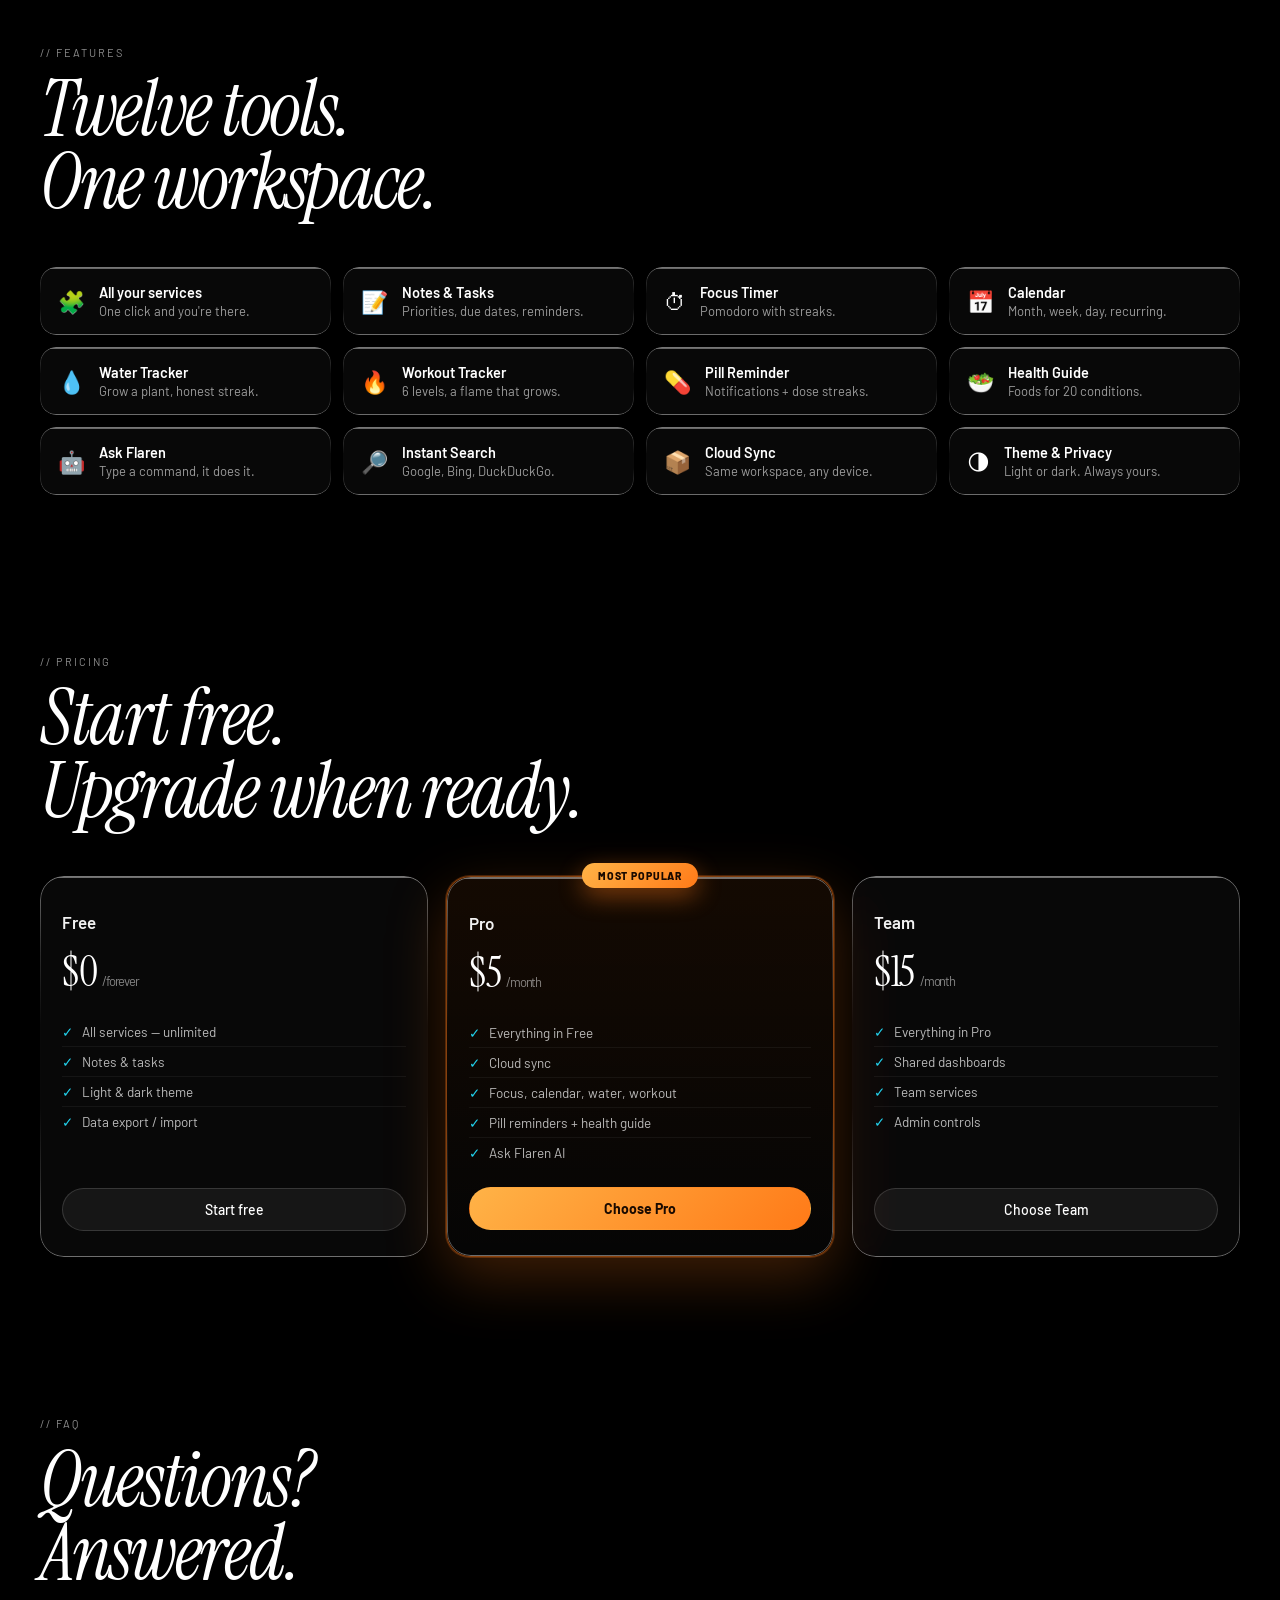
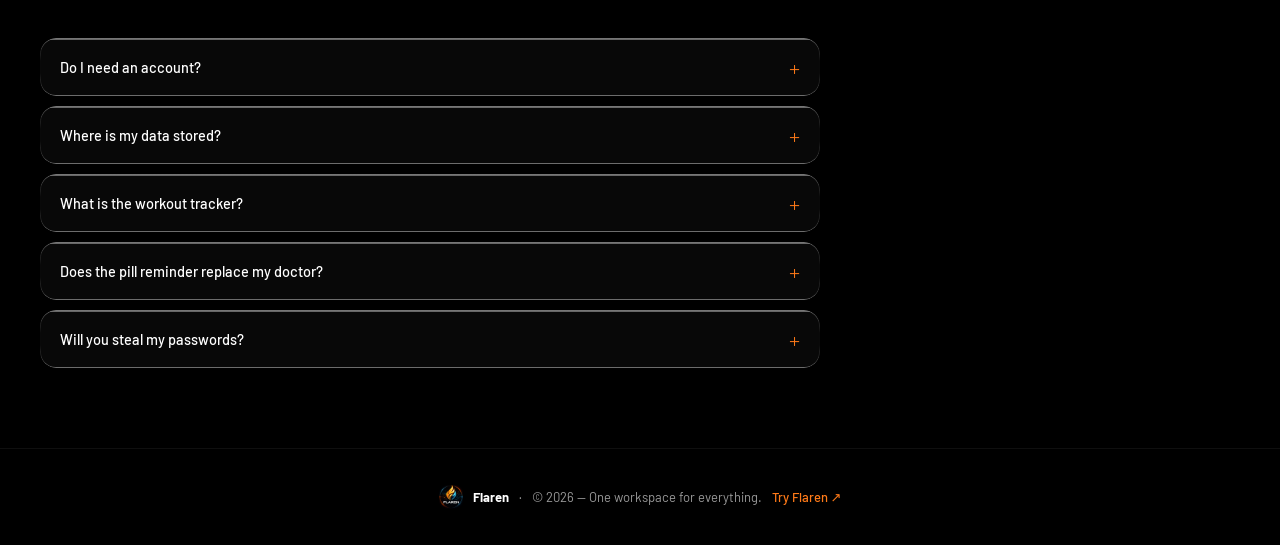
==== commit da2bf7fc: "Update index.html" ====
--- a/index.html
+++ b/index.html
@@ -21,13 +21,14 @@
 <script src="https://cdn.onesignal.com/sdks/web/v16/OneSignalSDK.page.js" defer></script>
 <script>
   window.OneSignalDeferred = window.OneSignalDeferred || [];
-  OneSignalDeferred.push(async function(OneSignal) {
-   await OneSignal.init({
-  appId: "98c56f52-d557-4b34-9f4b-5c78a08a6889",
-  serviceWorkerParam: { scope: "/flaren/" },
-  serviceWorkerPath: "/flaren/OneSignalSDKWorker.js",
+OneSignalDeferred.push(async function(OneSignal) {
+  await OneSignal.init({
+    appId: "98c56f52-d557-4b34-9f4b-5c78a08a6889",
+    serviceWorkerParam: { scope: "/flaren/" },
+    serviceWorkerPath: "/flaren/OneSignalSDKWorker.js",
+    serviceWorkerUpdaterPath: "/flaren/OneSignalSDKUpdaterWorker.js",
+  });
 });
-  });
 </script>
 
 <script defer src="https://cloud.umami.is/script.js" data-website-id="323ddd38-4d0a-4665-8b9a-eb2e2bde48c3"></script>
